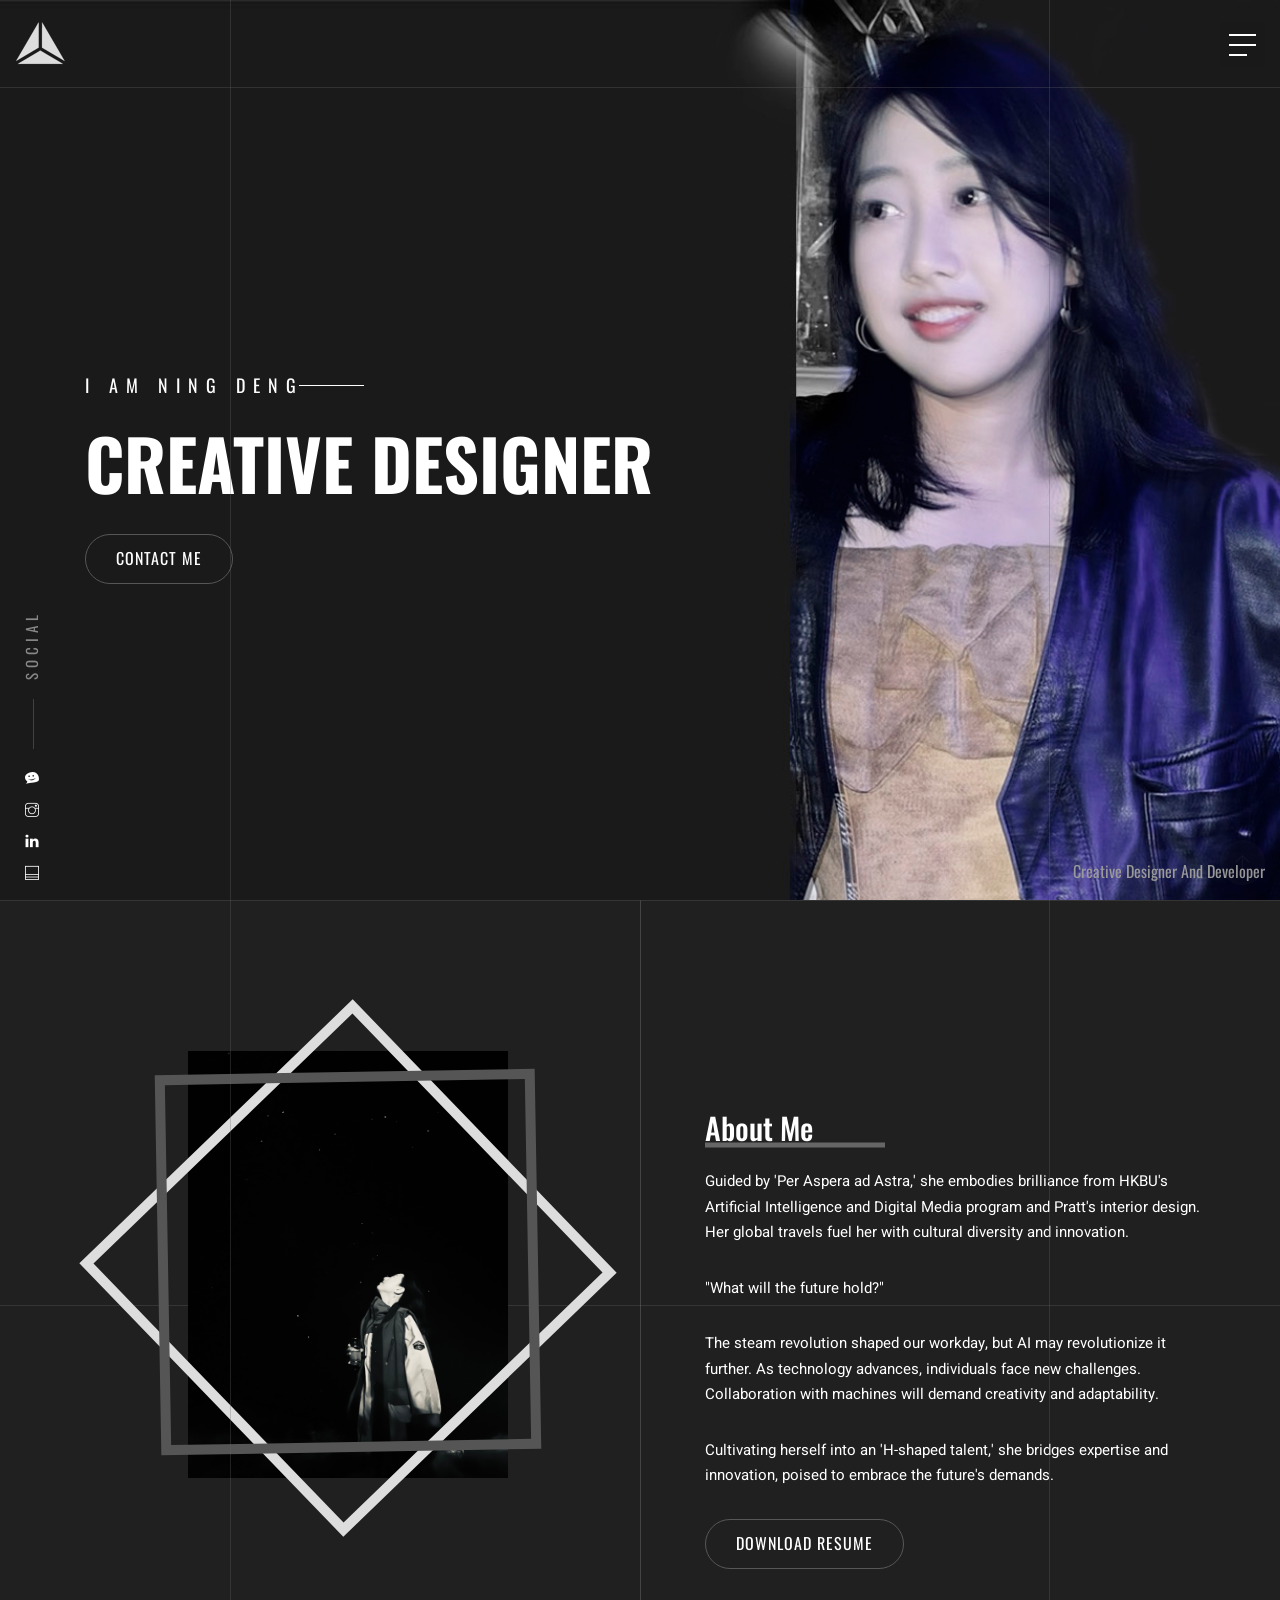
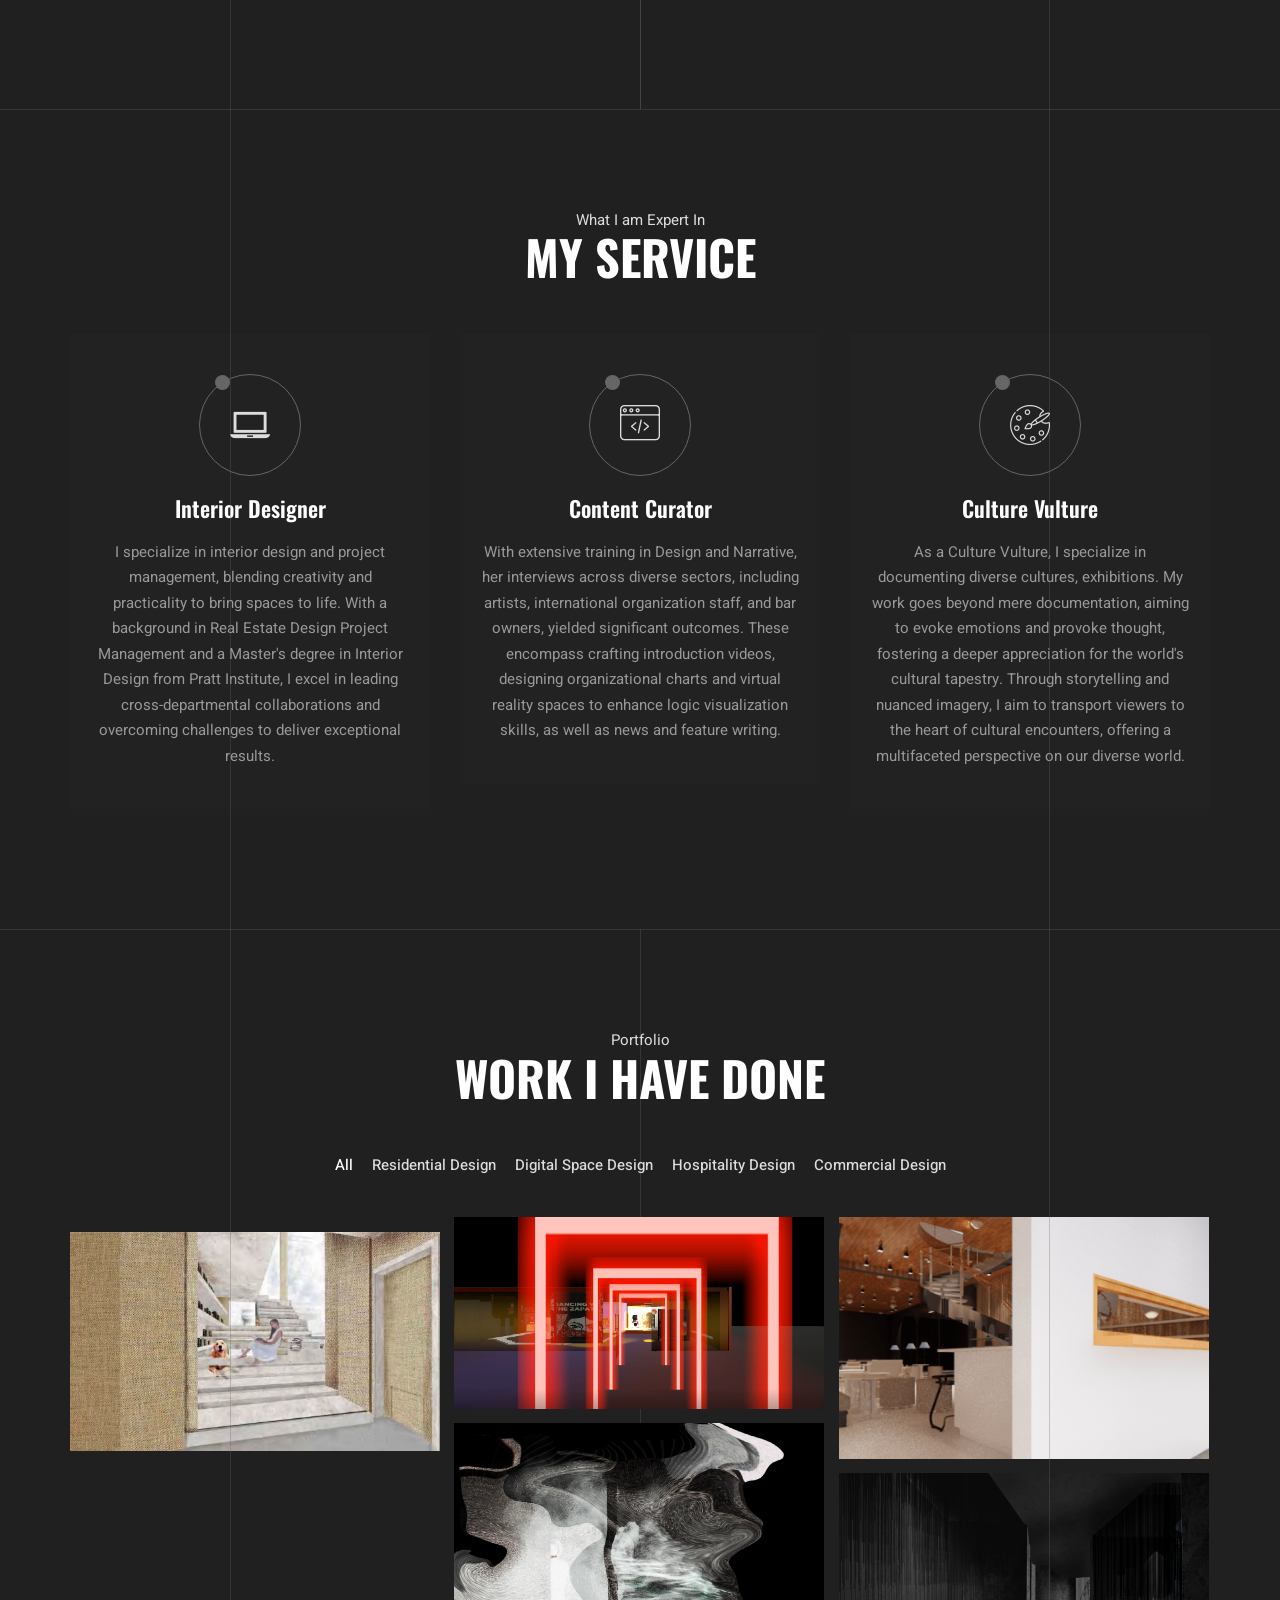
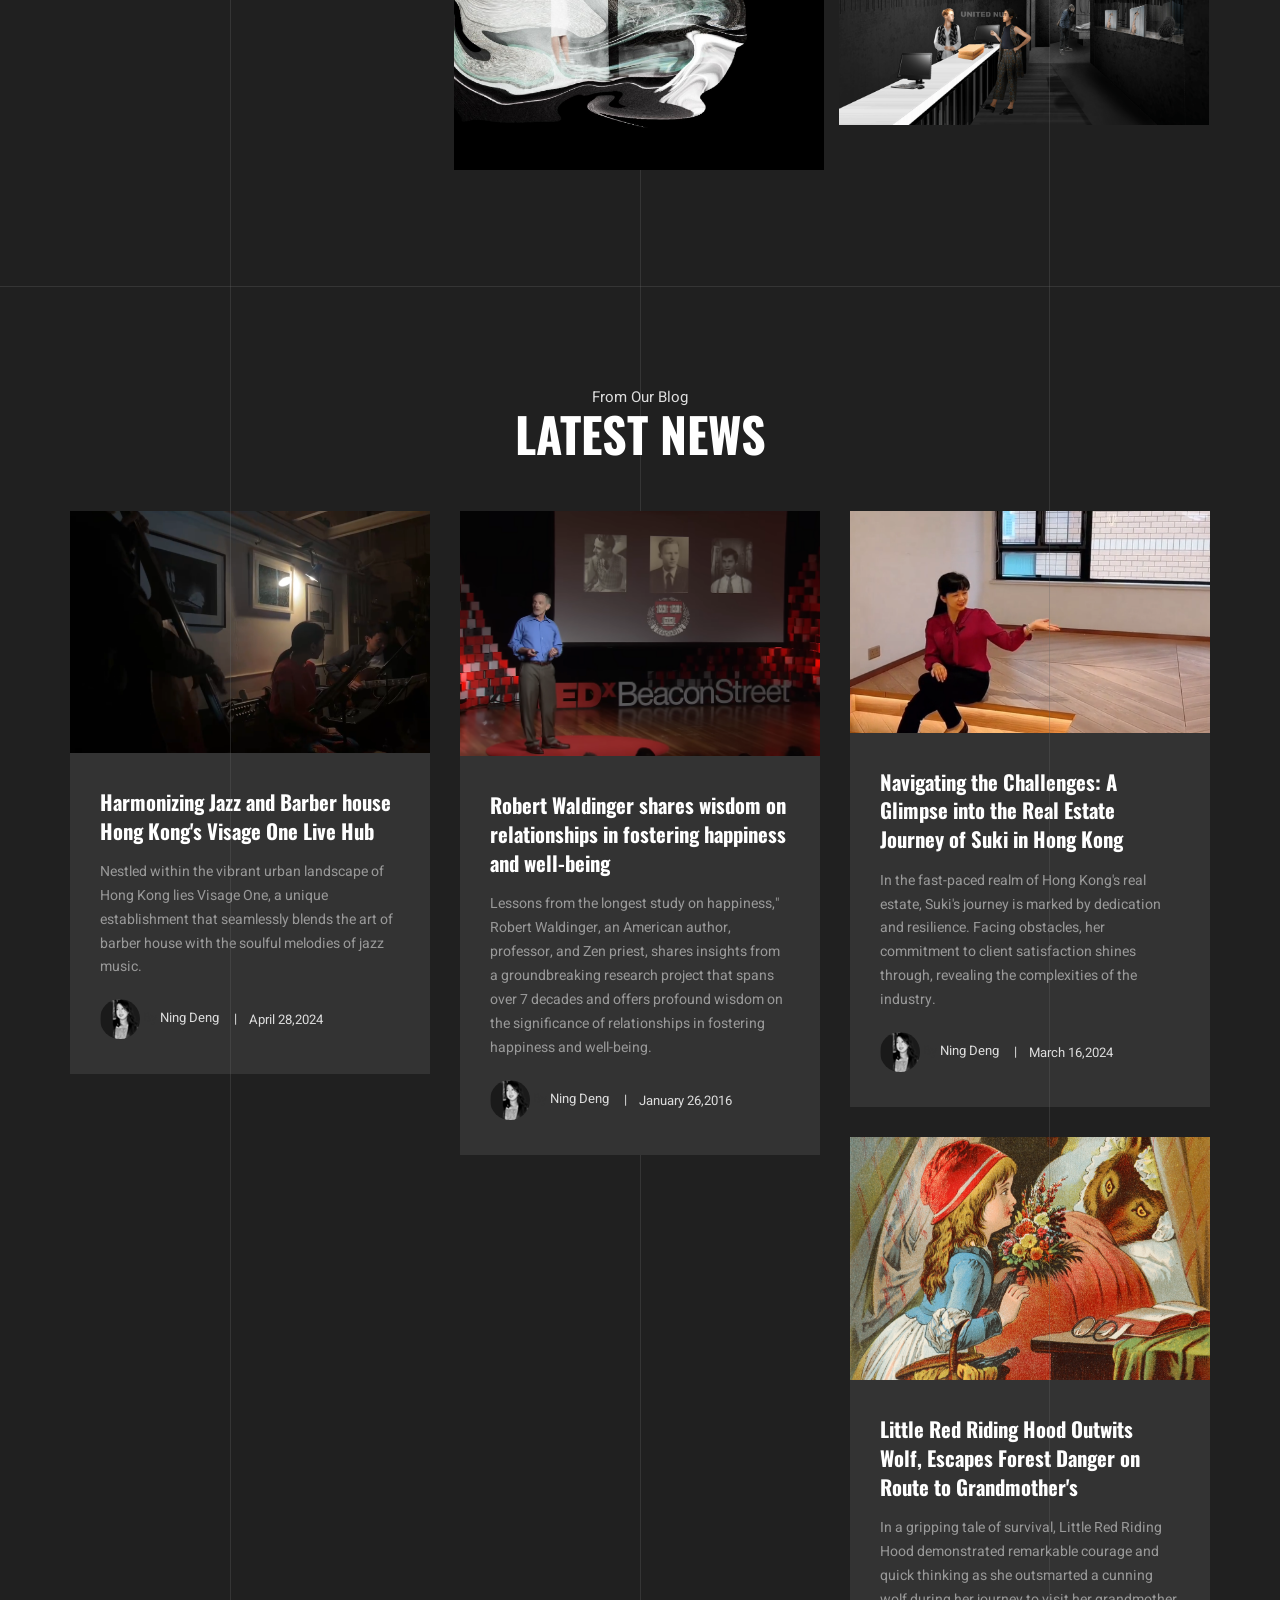
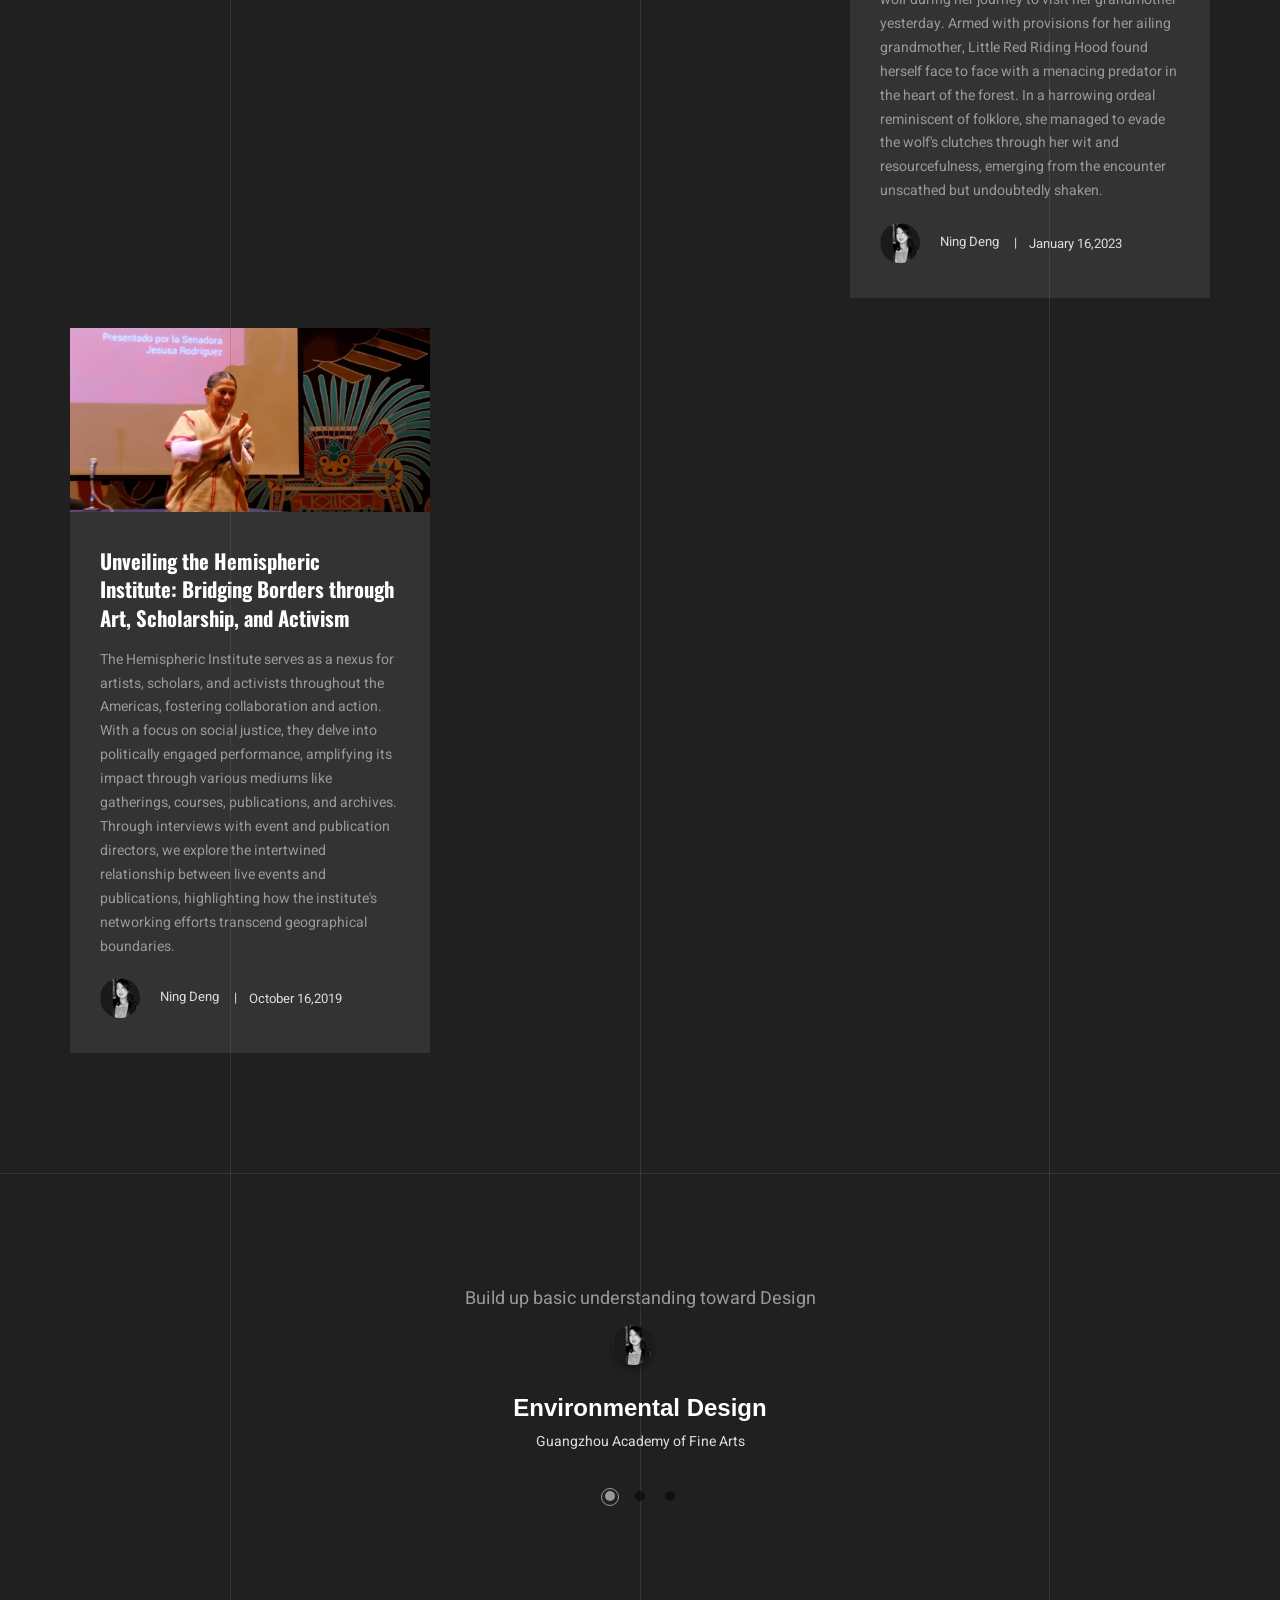
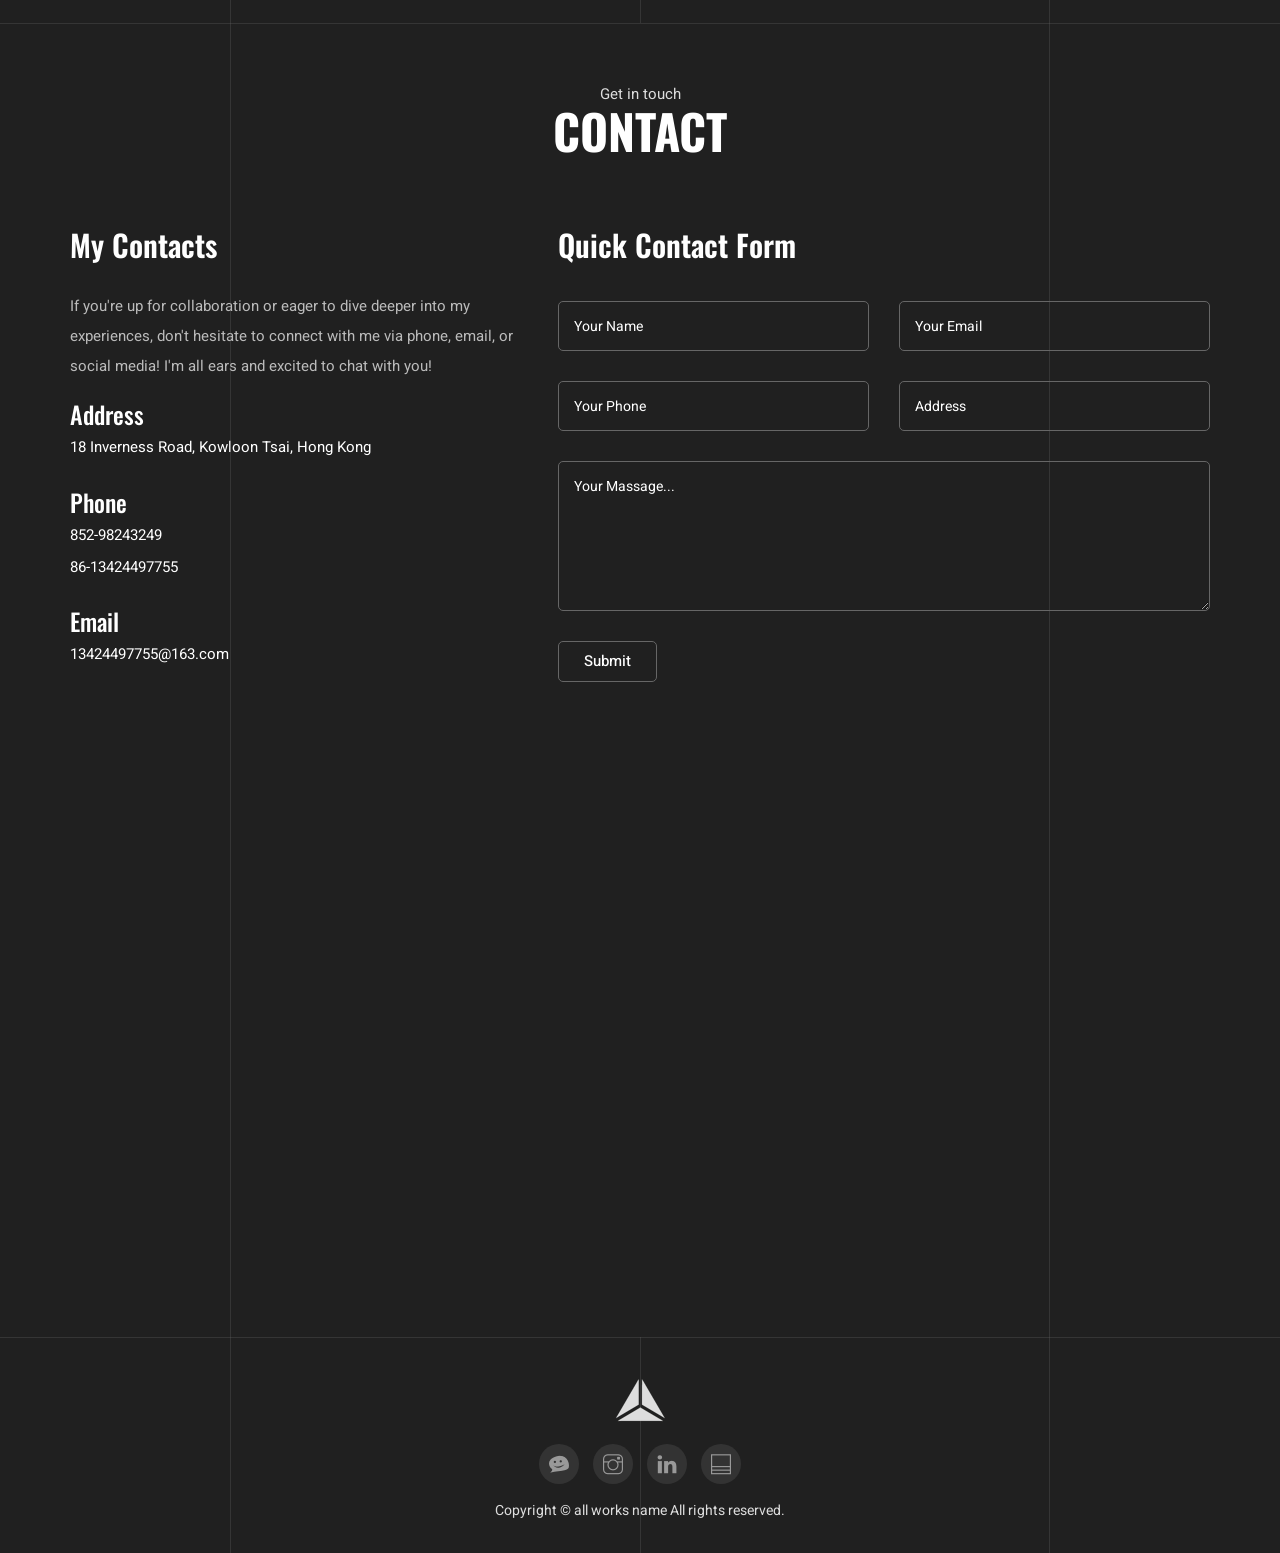
==== index.html @ 6638eb85 "Update index.html" ====
﻿<!DOCTYPE html>
<html lang="en">
<head>
    <!-- Meta Tags -->
    <meta charset="utf-8">
    <meta http-equiv="X-UA-Compatible" content="IE=edge">
    <meta name="viewport" content="width=device-width, initial-scale=1">
    <meta name="author" content="themepresss">

    <!-- Page Title -->
    <title>Home</title>

    <!-- Icon fonts -->
    <link href="assets/css/themify-icons.css" rel="stylesheet">
    <link href="assets/css/flaticon.css" rel="stylesheet">

    <!-- Bootstrap core CSS -->
    <link href="assets/css/bootstrap.min.css" rel="stylesheet">

    <!-- Plugins for this template -->
    <link href="assets/css/animate.css" rel="stylesheet">
    <link href="assets/css/owl.carousel.css" rel="stylesheet">
    <link href="assets/css/owl.theme.css" rel="stylesheet">
    <link href="assets/css/slick.css" rel="stylesheet">
    <link href="assets/css/slick-theme.css" rel="stylesheet">
    <link href="assets/css/owl.transitions.css" rel="stylesheet">
    <link href="assets/css/jquery.fancybox.css" rel="stylesheet">
    <link href="assets/css/perfect-scrollbar.css" rel="stylesheet">

    <!-- Custom styles for this template -->
    <link href="assets/css/style.css" rel="stylesheet">
    <link href="assets/css/responsive.css" rel="stylesheet">

    <!-- HTML5 shim and Respond.js for IE8 support of HTML5 elements and media queries -->
    <!--[if lt IE 9]>
    <script src="https://oss.maxcdn.com/html5shiv/3.7.3/html5shiv.min.js"></script>
    <script src="https://oss.maxcdn.com/respond/1.4.2/respond.min.js"></script>
    <![endif]-->

</head>

<body>

    <!-- start page-wrapper -->
    <div class="page-wrapper" id="home">
        <!-- start page-loader -->
        <div class="preloader">
            <div class="spinner">
                <div class="dot1"></div>
                <div class="dot2"></div>
            </div>
        </div>
     <!-- end page-loader -->

        <!-- Start header -->
        <header id="header" class="site-header header-style-1">
            <nav class="navigation navbar navbar-default">
                <div class="container-fluid">
                    <div class="navbar-header">
                        <button type="button" class="open-btn">
                            <span class="sr-only">Toggle navigation</span>
                            <span class="icon-bar"></span>
                            <span class="icon-bar"></span>
                            <span class="icon-bar"></span>
                        </button>
                        <a class="navbar-brand" href="index.html"><img src="assets/images/logo.png" alt></a>
                    </div>
                    <div id="navbar" class="navbar-collapse collapse navigation-holder">
                        <button class="close-navbar"><i class="ti-close"></i></button>
                        <button class="close-navbar-2"><i class="ti-close"></i></button>
                        <ul class="nav navbar-nav">
                            <li class="home"><a href="#home"><img src="assets/images/home/img-1.jpg" alt=""></a></li>
                            <li class="about"><a href="#about"><img src="assets/images/home/img-6.jpg" alt=""></a></li>
                            <li class="service"><a href="#service"><img src="assets/images/home/img-4.jpg" alt=""></a></li>
                            <li class="protfolio"><a href="#protfolio"><img src="assets/images/home/img-5.jpg" alt=""></a></li>
                            <li class="blog"><a href="#blog"><img src="assets/images/home/img-2.jpg" alt=""></a></li>
                            <li class="contact"><a href="#contact"><img src="assets/images/home/img-3.jpg" alt=""></a></li>
                        </ul>
                    </div><!-- end of nav-collapse -->
                    <div class="menu-open-btn-holder">
                        <button class="menu-open-btn">
                            <span></span>
                            <span></span>
                            <span></span>
                        </button>
                    </div>
                </div><!-- end of container -->
            </nav>
        </header>
        <!-- end of header -->


        <!-- start of hero -->
        <section class="hero hero-slider-wrapper hero-style-1">
            <div class="hero-slider">
                <div class="slide">
                    <div class="slider-image">
                        <img src="slider/slide-2.jpg" alt class="slider-bg">
                    </div>
                    <div class="container">
                        <div class="row">
                            <div class="col col-md-7 col-sm-10 slide-caption">
                                <div class="slide-subtitle">
                                    <h4>I Am NING DENG</h4>
                                </div>
                                <div class="slide-title">
                                    <h2>Creative Designer</h2>
                                </div>
                                <div class="btns">
                                    <a href="#contact" class="theme-btn go-contact-area">Contact Me</a>
                                </div>
                            </div>
                        </div>
                    </div>
                </div>
            </div>
            <div class="copy"><p>Creative Designer And Developer</p></div>
            <div class="social-links">
                <ul>
                    <li><a href="WechatQR code.html"><i class="ti-themify-favicon-alt" id="qrIcon"></i></a></li>
                    <li><a href="https://www.instagram.com/tennydddd/"><i class="ti-instagram"></i></a></li>
                    <li><a href="linkedin.com/in/ning-d-9035b2120/"><i class="ti-linkedin"></i></a></li>
                    <li><a href="https://www.behance.net/ningdeng"><i class="ti-layout-accordion-merged"></i></a></li>
                </ul>
            </div>
        </section>
        <!-- end of hero slider -->
        <!-- about-area start -->
        <div id="about" class="about-area">
            <div class="border"></div>
            <div class="container">
                <div class="about-item">
                    <div class="row">
                        <div class="col-lg-6">
                            <div class="about-img">
                                <img src="assets/images/about/img-1.jpg" alt="">
                            </div>
                        </div>
                        <div class="col-lg-6">
                            <div class="about-content">
                                <h2>About Me</h2>
                                <p>Guided by 'Per Aspera ad Astra,' she embodies brilliance from HKBU's Artificial Intelligence and Digital Media program and Pratt's interior design. Her global travels fuel her with cultural diversity and innovation.</p> 
                                <p>"What will the future hold?" </p>
                                <p>The steam revolution shaped our workday, but AI may revolutionize it further. As technology advances, individuals face new challenges. Collaboration with machines will demand creativity and adaptability.</p> 
                                <p>Cultivating herself into an 'H-shaped talent,' she bridges expertise and innovation, poised to embrace the future's demands.</p>
                                <a href="assets\files\Ning's resume.pdf" class="theme-btn">Download Resume</a>
                            </div>
                        </div>
                    </div>
                </div>
            </div>
        </div>
        <!-- about-area end --> 
        <!-- service-area start -->
        <div id="service" class="service-area section-padding">
            <div class="border"></div>
            <div class="container">
                <div class="col-l2">
                    <div class="section-title section-title2 text-center">
                        <span>What I am Expert In</span>
                        <h2>My Service</h2>
                    </div>
                </div>
                <div class="row">
                    <div class="col-lg-4 col-md-6 col-sm-6">
                        <div class="service-section">
                            <div class="services-wrapper">
                                <div class="services-icon-wrapper services-icon-wrapper">
                                    <div class="service-dot">
                                       <div class="dots"></div>
                                    </div>
                                    <i class="fi flaticon-laptop"></i>
                                </div>
                                <div class="service-content">
                                    <h2>Interior Designer</h2>
                                    <p> I specialize in interior design and project management, blending creativity and practicality to bring spaces to life. With a background in Real Estate Design Project Management and a Master's degree in Interior Design from Pratt Institute, I excel in leading cross-departmental collaborations and overcoming challenges to deliver exceptional results.</p>
                                </div>
                            </div>
                        </div>
                    </div>
                    <div class="col-lg-4 col-md-6 col-sm-6">
                        <div class="service-section">
                            <div class="services-wrapper">
                                <div class="services-icon-wrapper">
                                    <div class="service-dot">
                                       <div class="dots"></div>
                                    </div>
                                    <i class="fi flaticon-web-programming"></i>
                                </div>
                                <div class="service-content">
                                    <h2>Content Curator</h2>
                                    <p> With extensive training in Design and Narrative, her interviews across diverse sectors, including artists, international organization staff, and bar owners, yielded significant outcomes. These encompass crafting introduction videos, designing organizational charts and virtual reality spaces to enhance logic visualization skills, as well as news and feature writing. </p>
                                </div>
                            </div>
                        </div>
                    </div>
                    <div class="col-lg-4 col-md-6 col-sm-6">
                        <div class="service-section">
                            <div class="services-wrapper">
                                <div class="services-icon-wrapper">
                                    <div class="service-dot">
                                       <div class="dots"></div>
                                    </div>
                                    <i class="fi flaticon-color"></i>
                                </div>
                                <div class="service-content">
                                    <h2>Culture Vulture</h2>
                                    <p> As a Culture Vulture, I specialize in documenting diverse cultures, exhibitions. My work goes beyond mere documentation, aiming to evoke emotions and provoke thought, fostering a deeper appreciation for the world's cultural tapestry. Through storytelling and nuanced imagery, I aim to transport viewers to the heart of cultural encounters, offering a multifaceted perspective on our diverse world.</p>
                                </div>
                            </div>
                        </div>
                    </div>
                </div>   
            </div>
        </div>
        <!-- service-area end -->
        <!--Start project area-->  
        <section id="protfolio" class="gallery-section section-padding">
            <div class="container">
                <div class="row">
                    <div class="col col-xs-12 sortable-gallery">
                        <div class="gallery-filters">
                            <div class="section-title">
                                <span>Portfolio</span>
                                <h2>Work I Have Done</h2>
                            </div>
                            <ul>
                                <li><a data-filter="*" href="#" class="current">All</a></li>
                                <li><a data-filter=".Print-Design" href="#">Residential Design</a></li>
                                <li><a data-filter=".Digital-Space-Design" href="#">Digital Space Design</a></li>               
                                <li><a data-filter=".Photography" href="#">Hospitality Design</a></li> 
                                <li><a data-filter=".Commercial" href="#">Commercial Design</a></li> 
                            </ul>
                        </div>
                        <div class="gallery-container gallery-fancybox masonry-gallery">
                            <div class="grid  Web-Application">
                                <a href="assets/images/gallery/img-1.jpg" class="fancybox" data-fancybox-group="gall-1">
                                    <img src="assets\images\gallery\office.png" alt class="img img-responsive">
                                    <div class="icon">
                                        <i class="ti-plus"></i>
                                    </div>
                                </a>
                            </div>
                            <div class="grid Digital-Space-Design">
                                <a href="Hemispheric Institute.html" class="fancybox" data-fancybox-group="gall-1">
                                    <img src="assets\images\gallery\hermis.png" alt class="img img-responsive">
                                    <div class="icon">
                                        <i class="ti-plus"></i>
                                    </div>
                                </a>
                            </div>
                            <div class="grid Photography">
                                <a href="https://www.behance.net/gallery/92957381/Atlantic-Avenue-Cafe-Revit-and-Costruction?tracking_source=project_owner_other_projects" class="fancybox" data-fancybox-group="gall-1">
                                    <img src="assets\images\gallery\cafe.png" alt class="img img-responsive">
                                    <div class="icon">
                                        <i class="ti-plus"></i>
                                    </div>
                                </a>
                            </div>
                            <div class="grid Print-Design">
                                <a href="https://www.behance.net/gallery/92953137/Running-Track-Residential-Project" class="fancybox" data-fancybox-group="gall-1">
                                    <img src="assets\images\gallery\dog.png" alt class="img img-responsive">
                                    <div class="icon">
                                        <i class="ti-plus"></i>
                                    </div>
                                </a>
                            </div>
                            <div class="grid Digital-Space-Design">
                                <a href="essential absence.html" class="fancybox" data-fancybox-group="gall-1">
                                    <img src="assets\images\gallery\ess.png" alt class="img img-responsive">
                                    <div class="icon">
                                        <i class="ti-plus"></i>
                                    </div>
                                </a>
                            </div>
                            <div class="grid Digital-Space-Design">
                                <a href="Anaglyph Wall Paper.html" class="fancybox" data-fancybox-group="gall-1">
                                    <img src="assets\images\blog\bulldog class final.png" alt class="img img-responsive">
                                    <div class="icon">
                                        <i class="ti-plus"></i>
                                    </div>
                                </a>
                            </div>
                            <div class="grid Commercial">
                                <a href="https://www.behance.net/gallery/93078409/United-Nude-Concept-Store-Retail-Design?tracking_source=project_owner_other_projects" class="fancybox" data-fancybox-group="gall-1">
                                    <img src="assets\images\gallery\united nude.png" alt class="img img-responsive">
                                    <div class="icon">
                                        <i class="ti-plus"></i>
                                    </div>
                                </a>
                            </div>
                        </div>
                    </div>
                </div> <!-- end row -->
            </div>
        </section>
        <!--End project area--> 
        <section id="blog" class="blog-section section-padding">
            <div class="container">
                <div class="col-l2">
                    <div class="section-title section-title2 text-center">
                        <span>From Our Blog</span>
                        <h2>Latest News</h2>
                    </div>
                </div>
                <div class="row">
                    <div class="col col-xs-12">
                        <div class="blog-grids clearfix">
                            <div class="grid">
                                <div class="entry-media">
                                    <img src="assets/images/blog/1.png" alt="">
                                </div>
                                <div class="details">
                                    <h3><a href="visage one.html">Harmonizing Jazz and Barber house<br>Hong Kong's Visage One Live Hub</a></h3>
                                    <p>Nestled within the vibrant urban landscape of Hong Kong lies Visage One, a unique establishment that seamlessly blends the art of barber house with the soulful melodies of jazz music. </p>
                                    <ul class="entry-meta">
                                        <li>
                                            <img src="assets\images\about\NingDeng.png" alt="">
                                            By <a href="#">Ning Deng</a>
                                        </li>
                                        <li>April 28,2024</li>
                                    </ul>
                                </div>
                            </div>
                            <div class="grid">
                                <div class="entry-media">
                                    <img src="assets\images\blog\Robert Waldinger.png" alt="">
                                </div>
                                <div class="details">
                                    <h3><a href="Robert Waldinger.html">Robert Waldinger shares wisdom on relationships 
                                        in fostering happiness and well-being</a></h3>
                                    <p>Lessons from the longest study on happiness," Robert Waldinger, an American author, professor, and Zen priest, shares insights from a groundbreaking research project that spans over 7 decades and offers profound wisdom on the significance of relationships in fostering happiness and well-being.</p>
                                    <ul class="entry-meta">
                                        <li>
                                            <img src="assets\images\about\NingDeng.png" alt="">
                                            By <a href="#">Ning Deng</a>
                                        </li>
                                        <li>January 26,2016</li>
                                    </ul>
                                </div>
                            </div>
                            <div class="grid">
                                <div class="entry-media">
                                    <img src="assets\images\blog\suki.png" alt="">
                                </div>
                                <div class="details">
                                    <h3><a href="real estate agent.html">Navigating the Challenges: A Glimpse into the Real Estate Journey of Suki in Hong Kong</a></h3>
                                    <p>In the fast-paced realm of Hong Kong's real estate, Suki's journey is marked by dedication and resilience. Facing obstacles, her commitment to client satisfaction shines through, revealing the complexities of the industry.</p>
                                    <ul class="entry-meta">
                                        <li>
                                            <img src="assets\images\about\NingDeng.png" alt="">
                                            By <a href="#">Ning Deng</a>
                                        </li>
                                        <li>March 16,2024</li>
                                    </ul>
                                </div>
                            </div>
                            <div class="grid">
                                <div class="entry-media">
                                    <img src="assets\images\blog\Little Red Riding Hood.jpg" alt="">
                                </div>
                                <div class="details">
                                    <h3><a href="Little Red Riding Hood.html">Little Red Riding Hood Outwits Wolf, Escapes Forest Danger on Route to Grandmother's</a></h3>
                                    <p>In a gripping tale of survival, Little Red Riding Hood demonstrated remarkable courage and quick thinking as she outsmarted a cunning wolf during her journey to visit her grandmother yesterday. Armed with provisions for her ailing grandmother, Little Red Riding Hood found herself face to face with a menacing predator in the heart of the forest. In a harrowing ordeal reminiscent of folklore, she managed to evade the wolf's clutches through her wit and resourcefulness, emerging from the encounter unscathed but undoubtedly shaken.</p>
                                    <ul class="entry-meta">
                                        <li>
                                            <img src="assets\images\about\NingDeng.png" alt="">
                                            By <a href="#">Ning Deng</a>
                                        </li>
                                        <li>January 16,2023</li>
                                    </ul>
                                </div>
                            </div>
                            <div class="grid">
                                <div class="entry-media">
                                    <img src="assets\images\blog\Hemispheric Institute.png" alt="">
                                </div>
                                <div class="details">
                                    <h3><a href="Hemispheric Institute.html">Unveiling the Hemispheric Institute: Bridging Borders through Art, Scholarship, and Activism</a></h3>
                                    <p>The Hemispheric Institute serves as a nexus for artists, scholars, and activists throughout the Americas, fostering collaboration and action. With a focus on social justice, they delve into politically engaged performance, amplifying its impact through various mediums like gatherings, courses, publications, and archives. Through interviews with event and publication directors, we explore the intertwined relationship between live events and publications, highlighting how the institute's networking efforts transcend geographical boundaries.</p>
                                    <ul class="entry-meta">
                                        <li>
                                            <img src="assets\images\about\NingDeng.png" alt="">
                                            By <a href="#">Ning Deng</a>
                                        </li>
                                        <li>October 16,2019</li>
                                    </ul>
                                </div>
                            </div>
                            
                        </div>
                    </div>
                </div>
            </div> <!-- end container -->
        </section>
        <!-- end blog-section -->
        <!-- testimonial-area start -->
        <div class="testimonial-area">
            <div class="container">
                <div class="testimonial-active owl-carousel">
                    <div class="testimonial-wrap">
                        <div class="testimonial-item">
                            <div class="testimonial-icon">
                                <i class="fi flaticon-writer"></i>
                            </div>
                            <div class="testimonial-content">
                                <p>Build up basic understanding toward Design</p>
                            </div>
                            <div class="testimonial-img">
                                <img src="assets\images\about\NingDeng.png" alt="">
                            </div>
                            <div class="testimonial-content">
                                <h4>Environmental Design</h4>
                                <span>Guangzhou Academy of Fine Arts</span>
                            </div>
                        </div>
                    </div> 
                    <div class="testimonial-wrap">
                        <div class="testimonial-item">
                            <div class="testimonial-icon">
                                <i class="fi flaticon-writer"></i>
                            </div>
                            <div class="testimonial-content">
                                <p>Embrace Diversity and Lifting Horizon</p>
                            </div>
                            <div class="testimonial-img">
                                <img src="assets\images\about\NingDeng.png" alt="">
                            </div>
                            <div class="testimonial-content">
                                <h4>Interior Design</h4>
                                <span>Pratt Institute</span>
                            </div>
                        </div>
                    </div>  
                    <div class="testimonial-wrap">
                        <div class="testimonial-item"> 
                            <div class="testimonial-icon">
                                <i class="fi flaticon-writer"></i>
                            </div>
                            <div class="testimonial-content">
                                <p>Expanding career path, mastering tools</p>
                            </div>
                            <div class="testimonial-img">
                                <img src="assets\images\about\NingDeng.png" alt="">
                            </div>
                            <div class="testimonial-content">
                                <h4>Artificial Intelligence and Digital Media</h4>
                                <span>Hong Kong Baptist University</span>
                            </div>
                        </div>
                    </div> 
                </div>
            </div>
        </div>
        <!-- testimonial-area end -->
        
        <!-- start blog-section -->
        
        <!-- .contact-area start -->
       <div id="contact" class="contact-page-area section-padding go-contact-area">
           <div class="container">
                <div class="col-l2">
                    <div class="section-title section-title2 text-center">
                        <span>Get in touch</span>
                        <h2>CONTACT</h2>
                    </div>
                </div>
                <div class="row">
                    <div class="col-lg-5 col-md-5 col-sm-5">
                        <div class="contact-page-item">
                            <h2>My Contacts</h2>
                            <p>If you're up for collaboration or eager to dive deeper into my experiences, don't hesitate to connect with me via phone, email, or social media! I'm all ears and excited to chat with you!</p>
                            <div class="adress">
                                <h3>Address</h3>
                                <span>18 Inverness Road, Kowloon Tsai, Hong Kong</span>
                            </div>
                            <div class="phone">
                                <h3>Phone</h3>
                                <span>852-98243249</span>
                                <span>86-13424497755</span>
                            </div>
                            <div class="email">
                                <h3>Email</h3>
                                <span>13424497755@163.com</span>
                            </div>
                        </div>
                    </div>
                    <div class="col-lg-7 col-md-7 col-sm-7">
                        <div class="contact-area contact-area-2 contact-area-3">
                            <h2>Quick Contact Form</h2>
                            <div class="contact-form">
                                <form method="post" class="contact-validation-active" id="contact-form">
                                    <div class="half-col">
                                        <input type="text" name="name" id="name" class="form-control" placeholder="Your Name">
                                    </div>
                                    <div class="half-col">
                                        <input type="email" name="email" id="email" class="form-control" placeholder="Your Email">
                                    </div>
                                    <div class="half-col">
                                        <input type="text" name="phone" id="phone" class="form-control" placeholder="Your Phone">
                                    </div>
                                    <div class="half-col">
                                        <input type="text" name="address" id="address" class="form-control" placeholder="Address">
                                    </div>
                                    <div>
                                        <textarea class="form-control" name="note"  id="note" placeholder="Your Massage..."></textarea>
                                    </div>
                                    <div class="submit-btn-wrapper">
                                        <button type="submit" class="theme-btn-s3">Submit</button>
                                        <div id="loader">
                                            <i class="fa fa-refresh fa-spin fa-3x fa-fw"></i>
                                        </div>
                                    </div>
                                    <div class="clearfix error-handling-messages">
                                        <div id="success">Thank you</div>
                                        <div id="error"> Error occurred while sending email. Please try again later. </div>
                                    </div>
                                </form>
                            </div>
                        </div>
                    </div>
                </div>
                <div class="row">
                    <div class="col col-xs-12">
                        <div class="contact-map">
                            <iframe src="" allowfullscreen></iframe>
                        </div>
                    </div>
                </div>
            </div>
       </div>
       <!-- .contact-page-area end -->
       <!-- footer-area start -->
            <div class="footer-area text-center">
                <div class="container">
                    <div class="row">
                        <div class="col-12">
                            <div class="footer-image">
                                <a href="index.html"><img src="assets/images/logo.png" alt=""></a>
                            </div>
                        </div>
                        <div class="col-12">
                            <div class="footer-menu">
                                <ul class="d-flex " >
                                    <li><a href="WechatQR code.html"><i class="ti-themify-favicon-alt" id="qrIcon"></i></a></li>
                                    <li><a href="https://www.instagram.com/tennydddd/"><i class="ti-instagram"></i></a></li>
                                    <li><a href="linkedin.com/in/ning-d-9035b2120/"><i class="ti-linkedin"></i></a></li>
                                    <li><a href="https://www.behance.net/ningdeng"><i class="ti-layout-accordion-merged"></i></a></li>
                                </ul>
                            </div>
                        </div>
                        <div class="col-12">
                            <div class="footer-sub">
                                <p><i class="fa fa-copyright"></i> Copyright &copy; all works name All rights reserved.</p>
                            </div>
                        </div>
                    </div>
                </div>
            </div>
        </div>
   <!-- footer-area end -->
    <!-- All JavaScript files
    ================================================== -->
    <script src="assets/js/jquery.min.js"></script>
    <script src="assets/js/bootstrap.min.js"></script>
    <script src="assets/js/easing-min.js"></script>

    <!-- Plugins for this template -->
    <script src="assets/js/jquery-plugin-collection.js"></script>

    <!-- Custom script for this template -->
    <script src="assets/js/script.js"></script>

</body>
</html>
---- assets/css/style.css ----
/*============================================================
[Master Stylesheet]
Theme Name:     Payra
Version:        1.0.0
Author:         themepresss
���ྫƷģ������ʣ�http://www.bootstrapmb.com
=========================================================*/
/*=======================================================
TABLE OF CONTENTS:

0.1  Theme Reset Style
0.2  header-style
0.3  hero slider
0.4  hero-style-1
0.5  about-area
0.6  service-area
0.7  protfolio-section
0.8  testimonial-area
0.9  pricing-section
1.0  blog-section
1.1  contact-area
1.2  footer-area


/*---------------------------
	Fonts
----------------------------*/
@import url("https://fonts.googleapis.com/css?family=Heebo:300,400,500|Oswald:300,400,500,700");
/*--------------------------------------------------------------
#0.1    Theme Reset Style
--------------------------------------------------------------*/
html {
  font-size: 15px;
}

body {
  font-family: "Heebo", sans-serif;
  background-color: #202020;
  font-size: 15px;
  font-size: 1rem;
  -webkit-font-smoothing: antialiased;
  overflow-x: hidden;
}

@media (max-width: 767px) {
  body {
    font-size: 14px;
  }
}

p {
  color: #999;
  line-height: 1.7em;
}

h1,
h2,
h3,
h4,
h5,
h6 {
  font-family: "Oswald", sans-serif;
  color: #ffffff;
}

ul {
  padding-left: 0;
  margin: 0;
}

a {
  text-decoration: none;
  -webkit-transition: all 0.2s;
  -moz-transition: all 0.2s;
  -o-transition: all 0.2s;
  -ms-transition: all 0.2s;
  transition: all 0.2s;
}

a:hover,
a:focus {
  text-decoration: none;
}

img {
  max-width: 100%;
}

.owl-carousel .owl-item img {
  width: auto;
}

button:focus {
  outline: none;
}

/*--------------------------------------------------------------
#0.2   Global Elements
--------------------------------------------------------------*/
.page-wrapper {
  position: relative;
  overflow: hidden;
}
.border{
  position: absolute;
  left: 50%;
  top: 0;
  width: 1px;
  height: 100%;
  background:rgba(102,102,102,.3);
  z-index: -1;
}
.page-wrapper:before{
  content: "";
  position: absolute;
  left: 18%;
  top: 0;
  width: 1px;
  height: 100%;
  background:rgba(102,102,102,.3);
  z-index: 99;
}
.page-wrapper:after{
  content: "";
  position: absolute;
  right: 18%;
  top: 0;
  width: 1px;
  height: 100%;
  background:rgba(102,102,102,.3);
}
.box-style {
  padding: 0 60px;
}

@media (max-width: 1199px) {
  .box-style {
    padding: 0 35px;
  }
}

@media (max-width: 991px) {
  .box-style {
    padding: 0 20px;
  }
}

@media (max-width: 767px) {
  .box-style {
    padding: 0 10px;
  }
}

.wow {
  visibility: hidden;
}

.fi:before {
  margin: 0;
}

.section-padding {
  padding: 100px 0;
}

@media (max-width: 991px) {
  .section-padding {
    padding: 100px 0;
  }
}

@media (max-width: 767px) {
  .section-padding {
    padding: 90px 0;
  }
}

.mr-bt-0 {
  margin-bottom: 0 !important;
}

.section-title h2 {
    font-size: 48px;
    font-size: 3.2rem;
    font-weight: bold;
    position: relative;
    text-transform: uppercase;
    margin: 0.31em 0 0;
    color: ;
    color: #fff;
    margin-bottom: 50px;
    margin-top: 0;
}

.section-title span {
    color: #ddd;
    margin-bottom: 10px;
}



.theme-btn{
  font-family: "Oswald", sans-serif;
  height: 50px;
  line-height: 47px;
  font-size: 16px;
  font-size: 1.06667rem;
  color: #fff;
  border: 1px solid rgba(102,102,102,.8);
  padding: 0 30px;
  text-transform: uppercase;
  letter-spacing: 1px;
  display: inline-block;
  border-radius: 50px;
  -webkit-transition: all 0.3s;
  -moz-transition: all 0.3s;
  -o-transition: all 0.3s;
  -ms-transition: all 0.3s;
  transition: all 0.3s;
}
.theme-btn:hover{
  background: #ddd;
  color:#333;
}
/*** back to top **/
.back-to-top {
  background-color: rgba(102, 102, 102, 0.9);
  width: 45px;
  height: 45px;
  line-height: 45px;
  border: 2px solid #666;
  border-radius: 45px;
  text-align: center;
  display: none;
  position: fixed;
  z-index: 999;
  right: 15px;
  bottom: 15px;
  -webkit-transition: all 0.2s;
  -moz-transition: all 0.2s;
  -o-transition: all 0.2s;
  -ms-transition: all 0.2s;
  transition: all 0.2s;
}

@media (max-width: 991px) {
  .back-to-top {
    width: 35px;
    height: 35px;
    line-height: 35px;
  }
}

.back-to-top:hover {
  background-color: #333;
}

.back-to-top i {
  font-size: 18px;
  font-size: 1.125rem;
  color: #fff;
  position: absolute;
  left: 50%;
  top: 50%;
  -webkit-transform: translate(-50%, -50%);
  -moz-transform: translate(-50%, -50%);
  -o-transform: translate(-50%, -50%);
  -ms-transform: translate(-50%, -50%);
  transform: translate(-50%, -50%);
}

/*--------------------------------------------------------------
 header
--------------------------------------------------------------*/
.site-header {
  /* navigation open and close btn hide for width screen */
  /* style for navigation less than 992px */
  /*navbar collaps less then 992px*/
  /*** cart-search-contact ***/
}

.site-header .navigation {
  background-color: transparent;
  margin-bottom: 0;
  border: 0;
  -webkit-border-radius: 0;
  -moz-border-radius: 0;
  -o-border-radius: 0;
  -ms-border-radius: 0;
  border-radius: 0;
}

.site-header .navigation > .container {
  position: relative;
}

.site-header .navigation .navbar-brand {
    height: auto;
    padding: 9px 15px 8px;
}

.site-header #navbar {
  font-family: "Oswald", sans-serif;
  text-transform: uppercase;
  -webkit-transition: all 0.5s;
  -moz-transition: all 0.5s;
  -o-transition: all 0.5s;
  -ms-transition: all 0.5s;
  transition: all 0.5s;
  /*** mega-menu style ***/
}

.site-header #navbar > ul li a:focus {
  text-decoration: none;
}

@media screen and (min-width: 992px) {
  .site-header #navbar {
    /*** hover effect ***/
  }
  .site-header #navbar li {
    position: relative;
  }
  .site-header #navbar > ul > li > a {
    font-size: 16px;
    font-size: 1.06667rem;
  }
  .site-header #navbar > ul .sub-menu {
    background-color: #fff;
    width: 250px;
    border-top: 2px solid #ddd;
    position: absolute;
    left: 0;
    top: 130%;
    z-index: 10;
    visibility: hidden;
    opacity: 0;
    -webkit-transition: all 0.3s;
    -moz-transition: all 0.3s;
    -o-transition: all 0.3s;
    -ms-transition: all 0.3s;
    transition: all 0.3s;
  }
  .site-header #navbar > ul > li .sub-menu li {
    border-bottom: 1px solid #ececec;
  }
  .site-header #navbar > ul > li .sub-menu a {
    font-size: 15px;
    font-size: 1rem;
    display: block;
    padding: 12px 20px;
  }
  .site-header #navbar > ul > li > .sub-menu .sub-menu {
    left: 110%;
    top: 0;
  }
  .site-header #navbar > ul > li > .sub-menu > .menu-item-has-children > a {
    position: relative;
  }
  .site-header #navbar > ul > li > .sub-menu > .menu-item-has-children > a:before {
    font-family: "themify";
    content: "\e64b";
    font-size: 11px;
    font-size: 0.73333rem;
    position: absolute;
    right: 15px;
    top: 50%;
    -webkit-transform: translateY(-50%);
    -moz-transform: translateY(-50%);
    -o-transform: translateY(-50%);
    -ms-transform: translateY(-50%);
    transform: translateY(-50%);
  }
  .site-header #navbar > ul > li:hover > .sub-menu {
    top: 100%;
    visibility: visible;
    opacity: 1;
  }
  .site-header #navbar .sub-menu > li:hover > .sub-menu {
    left: 100%;
    visibility: visible;
    opacity: 1;
  }
}

@media (max-width: 991px) {
  .site-header #navbar > ul > li a {
    display: block;
    font-size: 14px;
    font-size: 0.93333rem;
  }
  .site-header #navbar > ul > li .sub-menu li {
    border-bottom: 1px solid #e6e6e6;
  }
  .site-header #navbar > ul .sub-menu > li:last-child {
    border-bottom: 0;
  }
  .site-header #navbar > ul > li > .sub-menu a {
    padding: 8px 15px 8px 45px;
  }
  .site-header #navbar > ul > li > .sub-menu .sub-menu a {
    padding: 8px 15px 8px 65px;
  }
  .site-header #navbar > ul .menu-item-has-children > a {
    position: relative;
  }
  .site-header #navbar > ul .menu-item-has-children > a:before {
    font-family: "themify";
    content: "\e64b";
    font-size: 11px;
    font-size: 0.73333rem;
    position: absolute;
    right: 15px;
    top: 50%;
    -webkit-transform: translateY(-50%);
    -moz-transform: translateY(-50%);
    -o-transform: translateY(-50%);
    -ms-transform: translateY(-50%);
    transform: translateY(-50%);
  }
}

@media screen and (min-width: 992px) {
  .site-header #navbar {
    /*** hover effect ***/
  }
  .site-header #navbar .has-mega-menu {
    position: static;
  }
  .site-header #navbar .mega-menu,
  .site-header #navbar .half-mega-menu {
    background-color: #fff;
    padding: 20px;
    border-top: 2px solid #ddd;
    position: absolute;
    right: 0;
    top: 120%;
    z-index: 10;
    visibility: hidden;
    opacity: 0;
    -webkit-transition: all 0.3s;
    -moz-transition: all 0.3s;
    -o-transition: all 0.3s;
    -ms-transition: all 0.3s;
    transition: all 0.3s;
  }
  .site-header #navbar .mega-menu {
    width: 1140px;
    right: 15px;
  }
  .site-header #navbar .half-mega-menu {
    width: 585px;
  }
  .site-header #navbar .mega-menu-box-title {
    font-size: 14px;
    font-size: 0.93333rem;
    text-transform: uppercase;
    font-weight: bold;
    display: block;
    padding-bottom: 7px;
    margin-bottom: 7px;
    border-bottom: 1px solid #e6e6e6;
  }
  .site-header #navbar .mega-menu-list-holder li a {
    font-size: 14px;
    font-size: 0.93333rem;
    display: block;
    padding: 7px 8px;
    margin-left: -8px;
  }
  .site-header #navbar .has-mega-menu:hover > ul {
    top: 100%;
    visibility: visible;
    opacity: 1;
  }
}

@media (max-width: 1199px) {
  .site-header #navbar > ul .mega-menu {
    width: 950px;
    right: 15px;
  }
  .site-header #navbar > ul .half-mega-menu {
    width: 485px;
  }
}

@media (max-width: 991px) {
  .site-header #navbar > ul .mega-menu,
  .site-header #navbar > ul .half-mega-menu {
    width: auto;
  }
  .site-header #navbar > ul .mega-menu .row,
  .site-header #navbar > ul .half-mega-menu .row {
    margin: 0;
  }
  .site-header #navbar .mega-menu-content > .row > .col {
    margin-bottom: 25px;
  }
}

@media (max-width: 991px) {
  .site-header #navbar .mega-menu .mega-menu-list-holder a {
    padding: 5px 15px 5px 40px;
  }
  .site-header #navbar .mega-menu .mega-menu-box-title {
    font-size: 14px;
    font-size: 0.93333rem;
    text-transform: uppercase;
    display: block;
    border-bottom: 1px dotted #b3b3b3;
    padding: 0 0 4px 5px;
    margin: 0 25px 8px 25px;
  }
}

@media screen and (min-width: 992px) {
  .site-header .navbar-header .open-btn {
    display: none;
  }
  .site-header #navbar .close-navbar {
    display: none;
  }
}

@media (max-width: 991px) {
  .site-header {
    /* class for show hide navigation */
  }
  .site-header .container {
    width: 100%;
  }
.site-header .navbar-header button {
    background-color: #000;
    width: 40px;
    height: 35px;
    border: 0;
    padding: 5px 10px;
    -webkit-border-radius: 3px;
    -moz-border-radius: 3px;
    -o-border-radius: 3px;
    -ms-border-radius: 3px;
    border-radius: 3px;
    outline: 0;
    position: absolute;
    right: 15px;
    top: 6px;
    z-index: 20;
}
  .site-header .navbar-header button span {
    background-color: #fff;
    display: block;
    height: 2px;
    margin-bottom: 5px;
  }
  .site-header .navbar-header button span:last-child {
    margin: 0;
  }
  .site-header #navbar {
    background: #fff;
    display: block !important;
    width: 280px;
    height: 100% !important;
    margin: 0;
    padding: 0;
    border-left: 1px solid #cccccc;
    border-right: 1px solid #cccccc;
    position: fixed;
    right: -300px;
    top: 0;
    z-index: 100;
  }
  .site-header #navbar ul a {
    color: #000;
  }
  .site-header #navbar ul a:hover,
  .site-header #navbar ul li.current a {
    color: #ddd;
  }
  .site-header #navbar .navbar-nav {
    height: 100%;
    overflow: auto;
  }
.site-header #navbar .close-navbar {
    background-color: #000;
    width: 40px;
    height: 40px;
    color: #fff;
    border: 0;
    -webkit-border-radius: 50%;
    -moz-border-radius: 50%;
    -o-border-radius: 50%;
    -ms-border-radius: 50%;
    border-radius: 50%;
    outline: none;
    position: absolute;
    left: -18px;
    top: 10px;
    z-index: 112;
}

  .site-header #navbar > ul > li > a {
    padding: 10px 15px 10px 35px;
  }
  .site-header .slideInn {
    right: 0 !important;
  }
}

@media (max-width: 767px) {
  .site-header .navbar-header .navbar-brand {
    font-size: 24px;
  }
  .site-header #navbar .navbar-nav {
    margin: 0;
  }
}

@media (max-width: 991px) {
  .site-header .navbar-collapse.collapse {
    display: none;
  }
  .site-header .navbar-collapse.collapse.in {
    display: block;
  }
  .site-header .navbar-header .collapse,
  .site-header .navbar-toggle {
    display: block;
  }
  .site-header .navbar-header {
    float: none;
  }
  .site-header .navbar-right {
    float: none;
  }
  .site-header .navbar-nav {
    float: none;
  }
  .site-header .navbar-nav > li {
    float: none;
  }
}


/*******************************************
0.2	header-style 1
*******************************************/
.header-style-1 {
  /*** .cart-search-contact ***/
}

@media screen and (min-width: 992px) {
.header-style-1 {
    position: absolute;
    width: 100%;
    z-index: 99;
    border-bottom: 1px solid rgba(102,102,102,.3);
}
  .header-style-1 ul {
    list-style: none;
  }
  .header-style-1 .navigation-holder {
    background: #191919;
    width: 500px;
    height: 100% !important;
    padding: 65px 55px;
    position: fixed;
    right: -520px;
    top: 0;
    z-index: 99999;
  }
  .header-style-1 .navigation-holder > ul {
    float: none;
    height: 100%;
    overflow: auto;
  }
  .header-style-1 #navbar > ul {
    width: 100%;
    height: 100%;
  }
  .header-style-1 #navbar > ul > li {
    float: none;
  }
  .header-style-1 #navbar > ul li a {
    text-transform: uppercase;
  }
  .header-style-1 #navbar > ul li a,
  .header-style-1 #navbar > ul > li .sub-menu a {
    font-size: 16px;
    font-size: 1.06667rem;
    color: #fff;
    padding: 15px;
  }
  .header-style-1 #navbar > ul > li .sub-menu a {
    text-transform: none;
    font-weight: 300;
  }
  .header-style-1 #navbar > ul > li .sub-menu a:hover {
    color: #ddd;
  }
  .header-style-1 #navbar > ul li a {
    padding: 20px 15px;
  }
  .header-style-1 #navbar > ul .sub-menu {
    background-color: transparent;
    width: auto;
    height: 0;
    border-top: 0;
    position: static;
    left: 0;
    top: 0;
    z-index: 10;
    visibility: hidden;
    opacity: 0;
    padding-left: 20px;
    -webkit-transition: all 0.3s;
    -moz-transition: all 0.3s;
    -o-transition: all 0.3s;
    -ms-transition: all 0.3s;
    transition: all 0.3s;
  }
  .header-style-1 #navbar > ul .sub-menu.open-submenu {
    height: auto !important;
    visibility: visible !important;
    opacity: 1 !important;
  }
  .header-style-1 #navbar > ul > li .sub-menu li {
    border-bottom: 0;
  }
  .header-style-1 #navbar > ul > li:hover > .sub-menu {
    top: auto;
    visibility: hidden;
    opacity: 0;
  }
  .header-style-1 #navbar > ul .sub-menu > li:hover > .sub-menu {
    left: auto;
    visibility: hidden;
    opacity: 0;
  }
.header-style-1 .close-navbar-2 {
    background-color: #000;
    width: 40px;
    height: 40px;
    color: #fff;
    border: 0;
    border-radius: 50%;
    outline: none;
    position: absolute;
    left: -18px;
    top: 10px;
    z-index: 20;
}
  .header-style-1 #navbar > ul .menu-item-has-children > a:before {
    font-family: "themify";
    content: "\e64b";
    font-size: 11px;
    font-size: 0.6875rem;
    position: absolute;
    right: 15px;
    top: 50%;
    -webkit-transform: translateY(-50%);
    -moz-transform: translateY(-50%);
    -o-transform: translateY(-50%);
    -ms-transform: translateY(-50%);
    transform: translateY(-50%);
  }
}

@media (max-width: 991px) {
  .header-style-1 .close-navbar-2 {
    display: none;
  }
}

.header-style-1 .navigation {
  padding: 12px 0;
}

@media (max-width: 767px) {
  .header-style-1 .navigation {
    padding: 0;
  }
}

.header-style-1 .menu-info {
  position: absolute;
  left: 50%;
  top: 50%;
  -webkit-transform: translate(-50%, -50%);
  -moz-transform: translate(-50%, -50%);
  -o-transform: translate(-50%, -50%);
  -ms-transform: translate(-50%, -50%);
  transform: translate(-50%, -50%);
}

@media (max-width: 767px) {
  .header-style-1 .menu-info {
    display: none;
  }
}

.header-style-1 .menu-info ul {
  overflow: hidden;
  list-style: none;
}

.header-style-1 .menu-info ul li {
  font-size: 18px;
  font-size: 1.2rem;
  padding-bottom: 2px;
  float: left;
  line-height: 1em;
}

@media (max-width: 991px) {
  .header-style-1 .menu-info ul li {
    font-size: 16px;
    font-size: 1.06667rem;
    padding-bottom: 2px;
  }
}

.header-style-1 .menu-info ul > li + li {
  margin-left: 35px;
}

@media (max-width: 991px) {
  .header-style-1 .menu-info ul > li + li {
    margin-left: 25px;
  }
}

.header-style-1 .menu-info ul .fi {
  position: relative;
  top: 3px;
  display: inline-block;
  padding-right: 3px;
}

@media (max-width: 991px) {
  .header-style-1 .menu-info ul .fi {
    top: 2px;
  }
}

.header-style-1 .menu-info ul .fi:before {
  font-size: 22px;
  font-size: 1.46667rem;
  color: #ddd;
}

@media (max-width: 991px) {
  .header-style-1 .menu-info ul .fi:before {
    font-size: 20px;
    font-size: 1.33333rem;
  }
}

.header-style-1 .menu-open-btn-holder {
  background-color: #191919;
  width: 45px;
  height: 45px;
  position: absolute;
  right: 15px;
  top: 22px;
}

@media (max-width: 991px) {
  .header-style-1 .menu-open-btn-holder {
    display: none;
  }
}

.header-style-1 .menu-open-btn-holder button {
  background: transparent;
  width: 100%;
  height: 100%;
  border: 0;
  outline: 0;
}

.header-style-1 .menu-open-btn-holder button span {
  background-color: #fff;
  width: 27px;
  height: 2px;
  position: absolute;
  top: 12px;
  left: 9px;
}

.header-style-1 .menu-open-btn-holder button > span:nth-child(2) {
  top: 22px;
}

.header-style-1 .menu-open-btn-holder button > span:nth-child(3) {
  width: 18px;
  top: 32px;
}

@media (max-width: 991px) {
  .header-style-1 .navbar-header button {
    top: 25px;
  }
}


.header-style-1 .navigation-holder.open-navigation-menu {
  right: 0;
}

.header-style-1 a img{
    width: 100%;
}
.header-style-1 .home a {
    position: relative;
    width: 100%;
    transition: all .5s;
}
.header-style-1 .home a:before,
.header-style-1 .about a:before,
.header-style-1 .service a:before,
.header-style-1 .protfolio a:before,
.header-style-1 .content_curator a:before,
.header-style-1 .contact a:before,
.header-style-1 .blog a:before{
  position: absolute;
  left: 09;
  top: 0;
  width: 100%;
  height: 100%;
  background: #000;
  content: "";
  z-index: 99;
  display: flex;
  justify-content: center;
  flex-direction: column;
  text-align: center;
  opacity: 0;
  transition: all .5s;
}
.header-style-1 .home a:after,
.header-style-1 .about a:after,
.header-style-1 .service a:after,
.header-style-1 .protfolio a:after,
.header-style-1 .content_curator a:after,
.header-style-1 .contact a:after,
.header-style-1 .blog a:after{
    position: absolute;
    left: 09;
    top: 0;
    width: 100%;
    height: 100%;
    content: "Home";
    display: flex;
    justify-content: center;
    flex-direction: column;
    text-align: center;
    font-size: 40px;
    color: #fff;
    z-index: 999;
    opacity: 0;
    transition: all .5s;
}
.header-style-1 .blog a:after{
  content: "blog";
}
.header-style-1 .about a:after{
  content: "
  
  ";
}
.header-style-1 .service a:after{
  content: "Service";
}
.header-style-1 .protfolio a:after{
  content: "Protfolio";
}
.header-style-1 .protfolio a:after{
  content: "Protfolio";
}
.header-style-1 .contact a:after{
  content: "content_curator";
}
.header-style-1 .home a:hover:after,
.header-style-1 .about a:hover:after,
.header-style-1 .service a:hover:after,
.header-style-1 .protfolio a:hover:after,
.header-style-1 .content_curator a:hover:after,
.header-style-1 .contact a:hover:after,
.header-style-1 .blog a:hover:after{
  opacity: 1;
}
.header-style-1 .home a:hover:before,
.header-style-1 .about a:hover:before,
.header-style-1 .service a:hover:before,
.header-style-1 .protfolio a:hover:before,
.header-style-1 .content_curator a:hover:before,
.header-style-1 .contact a:hover:before,
.header-style-1 .blog a:hover:before{
  opacity: .9;
}
.nav>li>a {
    padding: 0;
}
.header-style-1 #navbar > ul li a {
     padding: 0; 
     margin-bottom: 20px;
}
.header-style-2{
  position: relative;
}
/*--------------------------------------------------------------
0.3	hero slider
--------------------------------------------------------------*/
.hero {
  position: relative;
  height: 100vh;
}

@media (max-width: 767px) {
  .hero {
    min-height: 420px;
  }
}

.hero .slide {
  height: 100vh;
  position: relative;
  background-repeat: no-repeat;
  position: relative;
}

@media (max-width: 767px) {
  .hero .slide {
    min-height: 420px;
  }
}

.hero .slide .slider-bg {
  display: none;
}

.hero .slide:focus {
  outline: none;
}

.hero .slide .slider-image {
  width: 100%;
  height: 100%;
  position: absolute;
  left: 0;
  top: 0;
}

.hero .slide .container {
  height: 100%;
  display: table;
  position: relative;
  z-index: 2;
}

@media (max-width: 767px) {
  .hero .slide .container {
    padding: 0;
  }
}

.hero .slide .row {
  display: table-cell;
  vertical-align: middle;
}

.hero .slide .slider-bg {
  display: none;
}

.hero .slide:focus {
  outline: none;
}

.hero .slide .slider-image {
  width: 100%;
  height: 100%;
  position: absolute;
  left: 0;
  top: 0;
}

.hero .slide .container {
  height: 100%;
  display: table;
  position: relative;
  z-index: 2;
}

@media (max-width: 767px) {
  .hero .slide .container {
    padding: 0;
  }
}

.hero .slide .row {
  display: table-cell;
  vertical-align: middle;
}


.hero .copy {
  font-family: "Oswald", sans-serif;
  width: 100%;
  font-size: 16px;
  color: #fff;
  text-align: right;
  position: absolute;
  bottom:5px;
  right: 15px;
}

@media (max-width: 991px) {
  .hero .pagi-info {
    font-size: 20px;
    font-size: 1.33333rem;
  }
}

@media (max-width: 767px) {
  .hero .pagi-info {
    display: none;
  }
}

.hero .social-links {
    width: auto;
    position: absolute;
    left: 15px;
    bottom: 15px;
}

@media (max-width: 1300px) {
  .hero .social-links {
    left: 25px;
  }
}

@media (max-width: 850px) {
  .hero .social-links {
    display: none;
  }
}

.hero .social-links:before {
  content: "";
  width: 1px;
  height: 50px;
  background: rgba(125, 125, 125, 0.4);
  position: absolute;
  left: 8px;
  top: -70px;
}

.hero .social-links:after {
  font-family: "Oswald", sans-serif;
  color: #888;
  content: "SOCIAL";
  position: absolute;
  left: -28px;
  top: -135px;
  letter-spacing: 5px;
  -webkit-transform: rotate(-90deg);
  -ms-transform: rotate(-90deg);
  transform: rotate(-90deg);
}

.hero .social-links ul {
  list-style: none;
}

.hero .social-links ul > li + li {
  margin-top: 10px;
}

.hero .social-links li a {
  font-size: 14px;
  font-size: 0.93333rem;
  color: #fff;
}

.hero .social-links li a:hover {
  color: #ddd;
}

.hero .slide-caption > div {
  overflow: hidden;
}
.hero .hero-slider .slick-current .slider-image {
  -webkit-animation: kenburn 25s 2s alternate infinite;
  -animation: kenburn 25s 2s alternate infinite;
}
.hero .slide-caption {
  padding-top: 60px;
}


.hero .slide-caption > div * {
  -webkit-animation: fadeOutLeft 1.5s both;
  animation: fadeOutLeft 1.5s both;
}

.hero .slide-caption > div.slide-title * {
  -webkit-animation-delay: 0s;
  animation-delay: 0s;
}

.hero .slide-caption > div.slide-subtitle * {
  -webkit-animation-delay: 0s;
  animation-delay: 0s;
}

.hero .slide-caption > div.btns * {
  -webkit-animation-delay: 0s;
  animation-delay: 0s;
}

.hero .hero-slider .slick-current .slide-caption > div * {
  -webkit-animation-name: fadeInLeft;
  animation-name: fadeInLeft;
}

.hero .hero-slider .slick-current .slide-caption > div.slide-title * {
  -webkit-animation-delay: 0.5s;
  animation-delay: 0.5s;
}

.hero .hero-slider .slick-current .slide-caption > div.slide-subtitle * {
  -webkit-animation-delay: 1s;
  animation-delay: 1s;
}

.hero .hero-slider .slick-current .slide-caption > div.btns * {
  -webkit-animation-delay: 1.5s;
  animation-delay: 1.5s;
}

/*==================================================
0.4  hero-style-1
====================================================*/

.hero-style-1{
  height: 100vh;
  min-height: 850px;
}


.hero-style-1 .slide {
  height:100vh;
  min-height: 850px;
}

.hero-style-1 .slide-subtitle h4{
  font-size: 18px;
  font-size: 1.2rem;
  font-weight: 400;
  text-transform: uppercase;
  letter-spacing: 8px;
  color: #fff;
  margin: 0;
  position: relative;
}

@media (max-width: 991px) {
  .hero-style-1 .slide-subtitle h4 {
    font-size: 16px;
    font-size: 1.06667rem;
  }
}

@media (max-width: 767px) {
  .hero-style-1 .slide-subtitle h4{
    font-size: 14px;
    font-size: 0.93333rem;
    letter-spacing: 4px;
  }
}


.hero-style-1 .slide-title h2 {
    font-size: 70px;
    font-size: 4.66667rem;
    font-weight: bold;
    line-height: 1.2em;
    text-transform: uppercase;
    color: #fff;
    margin-bottom: 30px;
}

.hero-style-1 .slide-subtitle {
    margin-bottom: 0;
}
.hero-style-1 .slide-subtitle h4{
    position: relative;
    margin-bottom: 0;
    display: inline-block;
}

.hero-style-1 .slide-subtitle h4:before {
    content: "";
    position: absolute;
    right: -60px;
    top: 9px;
    width: 65px;
    height: 1px;
    background: #fff;
    transition: all .3s;
}

.hero-style-1 .slide-caption:hover h4:before{
  right: -80px;
}
@media (max-width: 1199px) {
  .hero-style-1 .slide-title h2 {
    font-size: 60px;
    font-size: 4rem;
  }
}

@media (max-width: 991px) {
  .hero-style-1 .slide-title h2{
    font-size: 50px;
    font-size: 3.33333rem;
  }
}

@media (max-width: 767px) {
  .hero-style-1 .slide-title h2 {
    font-size: 40px;
    font-size: 2.66667rem;
  }
}


@-webkit-keyframes kenburn {
  from {
    -webkit-transform: scale3d(1, 1, 1);
    transform: scale3d(1, 1, 1);
  }
  to {
    -webkit-transform: scale3d(1.3, 1.3, 1.3);
    transform: scale3d(1.3, 1.3, 1.3);
  }
}

@keyframes kenburn {
  from {
    -webkit-transform: scale3d(1, 1, 1);
    transform: scale3d(1, 1, 1);
  }
  to {
    -webkit-transform: scale3d(1.3, 1.3, 1.3);
    transform: scale3d(1.3, 1.3, 1.3);
  }
}
.sticky-header {
  width: 100%;
  position: fixed;
  left: 0;
  top: -400px;
  z-index: 9999;
  opacity: 0;
  visibility: hidden;
  -webkit-transition: all 1s;
  -moz-transition: all 1s;
  -o-transition: all 1s;
  -ms-transition: all 1s;
  transition: all 1s;
}

.sticky-on {
  opacity: 1;
  top: 0;
  visibility: visible;
}

.header-style-1 .sticky-header {
  -webkit-box-shadow: 0 2px 15px rgba(125, 125, 125, 0.1);
  box-shadow: 0 2px 15px rgba(125, 125, 125, 0.1);
}

.header-style-1 .sticky-header {
  background-color: #333;
}



/*==========================
page loader
============================*/
.preloader {
  background-color: #000;
  width: 100%;
  height: 100%;
  position: fixed;
  z-index: 999999;
}

.preloader .spinner {
  width: 60px;
  height: 60px;
  position: absolute;
  left: calc(50% - 30px);
  top: calc(50% - 30px);
  text-align: center;
  -webkit-animation: sk-rotate 2.0s infinite linear;
  animation: sk-rotate 2.0s infinite linear;
}

.preloader .dot1,
.preloader .dot2 {
  width: 60%;
  height: 60%;
  display: inline-block;
  position: absolute;
  top: 0;
  background-color: #ddd;
  border-radius: 100%;
  -webkit-animation: sk-bounce 2.0s infinite ease-in-out;
  animation: sk-bounce 2.0s infinite ease-in-out;
}

.preloader .dot2 {
  top: auto;
  bottom: 0;
  -webkit-animation-delay: -1.0s;
  animation-delay: -1.0s;
}

@-webkit-keyframes sk-rotate {
  100% {
    -webkit-transform: rotate(360deg);
  }
}

@keyframes sk-rotate {
  100% {
    transform: rotate(360deg);
    -webkit-transform: rotate(360deg);
  }
}

@-webkit-keyframes sk-bounce {
  0%, 100% {
    -webkit-transform: scale(0);
  }
  50% {
    -webkit-transform: scale(1);
  }
}

@keyframes sk-bounce {
  0%,
  100% {
    transform: scale(0);
    -webkit-transform: scale(0);
  }
  50% {
    transform: scale(1);
    -webkit-transform: scale(1);
  }
}
/*=======================================
0.5 about-area start
==========================================*/
.about-area {
    overflow: hidden;
    padding-top: 150px;
    padding-bottom: 100px;
    border-top: 1px solid rgba(102,102,102,.3);
    position: relative;
}
.about-area:before{
  content: "";
  position: absolute;
  left: 0;
  top: 50%;
  width: 100%;
  height: 1px;
  background:rgba(102,102,102,.3);
  z-index: -1;
}
.about-img {
    width: 320px;
    margin: auto;
    position: relative;
}

.about-img:before {
    content: "";
    position: absolute;
    left: -30px;
    top: 27px;
    width: 380px;
    height: 380px;
    border: 10px solid #ddd;
    transform: rotate(136deg);
    transition: all .5s;
}

.about-img:after {
    content: "";
    position: absolute;
    left: -30px;
    top: 21px;
    width: 380px;
    height: 380px;
    border: 10px solid #555;
    transform: rotate(-91deg);
    transition: all .5s;
    -webkit-transition: all .5s;
    -moz-transition: all .5s;
}
.about-img:hover:after{
    transform: rotate(0deg);
}
.about-img:hover:before{
    transform: rotate(45deg);
}

.about-content {
    padding: 40px 0px 40px;
    padding-left: 50px;
}

.about-content h2 {
    position: relative;
    color: #fff;
    padding-bottom: 15px;
    font-size: 30px;
    display: inline-block;
}

.about-content h2:before {
    content: "";
    position: absolute;
    left: 0;
    top: 60%;
    width: 180px;
    height: 5px;
    background: #666;
    bottom: 0;
    transform: translateY(-50%);
    margin-top: 5px;
}

.about-content p {
    margin-bottom: 30px;
    color: #fff;
}

/*=====================================
0.6 service-area start
=====================================*/
.service-area {
    background: #202020;
    padding-bottom: 90px;
    border-top:1px solid rgba(102,102,102,.3);
}
.service-section .services-wrapper {
    text-align: center;
    margin-bottom: 30px;
    padding: 40px 20px 30px;
    background: #222;
}


.services-icon-wrapper {
    position: relative;
    z-index: 1;
    width: 100px;
    height: 100px;
    line-height: 100px;
    border: 1px solid #666;
    font-size: 50px;
    background: transparent;
    -webkit-box-sizing: content-box;
    -moz-box-sizing: content-box;
    box-sizing: content-box;
    -webkit-border-radius: 50%;
    -moz-border-radius: 50%;
    border-radius: 50%;
    color: #ddd;
    margin: auto;
}
.service-section .services-icon-wrapper .service-dot {
    width: 100%;
    height: 100%;
    left: 56%;
    top: 8%;
}
.service-section .services-icon-wrapper .service-dot:nth-child(1) {
  -webkit-transform: rotate(0deg);
  -moz-transform: rotate(0deg);
  -ms-transform: rotate(0deg);
  -o-transform: rotate(0deg);
  transform: rotate(0deg);
  -webkit-animation: service-dot_1 2s infinite linear;
  -moz-animation: service-dot_1 2s infinite linear;
  -o-animation: service-dot_1 2s infinite linear;
  animation: service-dot_1 2s infinite linear;
  -webkit-animation-play-state: paused;
  -moz-animation-play-state: paused;
  -o-animation-play-state: paused;
  animation-play-state: paused;
}

.service-section .services-wrapper:hover .service-dot:nth-child(1) {
  -webkit-animation-play-state: running;
  -moz-animation-play-state: running;
  -o-animation-play-state: running;
  animation-play-state: running; }


@-webkit-keyframes service-dot_1 {
  0% {
    -webkit-transform: rotate(0deg);
    transform: rotate(0deg); }
  100% {
    -webkit-transform: rotate(360deg);
    transform: rotate(360deg); } }

@-moz-keyframes service-dot_1 {
  0% {
    -moz-transform: rotate(0deg);
    transform: rotate(0deg); }
  100% {
    -moz-transform: rotate(360deg);
    transform: rotate(360deg); } }

@-o-keyframes service-dot_1 {
  0% {
    -o-transform: rotate(0deg);
    transform: rotate(0deg); }
  100% {
    -o-transform: rotate(360deg);
    transform: rotate(360deg); } }

@keyframes service-dot_1 {
  0% {
    -webkit-transform: rotate(0deg);
    -moz-transform: rotate(0deg);
    -o-transform: rotate(0deg);
    transform: rotate(0deg); }
  100% {
    -webkit-transform: rotate(360deg);
    -moz-transform: rotate(360deg);
    -o-transform: rotate(360deg);
    transform: rotate(360deg); } }

@-webkit-keyframes service-dot_2 {
  0% {
    -webkit-transform: rotate(180deg);
    transform: rotate(180deg); }
  100% {
    -webkit-transform: rotate(540deg);
    transform: rotate(540deg); } }

@-moz-keyframes service-dot_2 {
  0% {
    -moz-transform: rotate(180deg);
    transform: rotate(180deg); }
  100% {
    -moz-transform: rotate(540deg);
    transform: rotate(540deg); } }

@-o-keyframes service-dot_2 {
  0% {
    -o-transform: rotate(180deg);
    transform: rotate(180deg); }
  100% {
    -o-transform: rotate(540deg);
    transform: rotate(540deg); } }

@keyframes service-dot_2 {
  0% {
    -webkit-transform: rotate(180deg);
    -moz-transform: rotate(180deg);
    -o-transform: rotate(180deg);
    transform: rotate(180deg); }
  100% {
    -webkit-transform: rotate(540deg);
    -moz-transform: rotate(540deg);
    -o-transform: rotate(540deg);
    transform: rotate(540deg); } }
.service-section .services-icon {
    color: #ffc600;
    -webkit-text-fill-color: transparent;
    -webkit-background-clip: text;
    background-image: -webkit-linear-gradient(0deg, #ffc600 0%, #ff4200 100%);
    background-image: -moz-linear-gradient(0deg, #ffc600 0%, #ff4200 100%);
}

.services-icon-wrapper i.fi {
    position: absolute;
    left: 30px;
    top: 0;
}
.dots {
    width: 15px;
    height: 15px;
    background: #666;
    border-radius: 50%;
    left: 15px;
    top: 0;
    position: relative;
}
.service-content h2{
  font-size: 22px;
  font-weight: 600;
  margin-bottom: 20px;
  color: #fff;
}

/*--------------------------------------------------------------
0.7 protfolio-section
--------------------------------------------------------------*/
  .gallery-section{
    padding-bottom: 100px;
    border-top:1px solid rgba(102,102,102,.3);
  }

@media (max-width: 991px) {
  .gallery-section {
    padding-bottom: 83px;
  }
}

@media (max-width: 767px) {
  .gallery-section {
    padding-bottom: 73px;
  }
}

.gallery-section .gallery-filters {
  text-align: center;
  margin-bottom: 35px;
}

@media (max-width: 767px) {
  .gallery-section .gallery-filters {
    margin-bottom: 30px;
  }
}

.gallery-section .gallery-filters ul {
  display: inline-block;
  overflow: hidden;
  list-style: none;
}

.gallery-section .gallery-filters ul li {
  display: inline-block;
}

.gallery-section .gallery-filters ul > li + li {
  margin-left: 15px;
}

.gallery-section .gallery-filters ul li a {
    font-weight: 500;
    color: #ddd;
    display: block;
    text-transform: capitalize;
}
.gallery-section .gallery-filters ul .current {
    color: #fff;
    text-decoration: none;
}

@media (max-width: 767px) {
  .gallery-section .gallery-filters ul li a {
    font-size: 15px;
    font-size: 1rem;
  }
}

.gallery-section .masonry-gallery {
  margin: 0 -7.5px;
}

@media (max-width: 991px) {
  .gallery-section .masonry-gallery {
    margin: 0 5px;
  }
}

@media (max-width: 500px) {
  .gallery-section .masonry-gallery {
    margin: 0;
  }
}

.gallery-section .masonry-gallery .grid {
  width: 33.33%;
  float: left;
  padding: 0 7.5px 15px;
}

@media (max-width: 991px) {
  .gallery-section .masonry-gallery .grid {
    padding: 0 5px 10px;
  }
}

@media (max-width: 767px) {
  .gallery-section .masonry-gallery .grid {
    width: 50%;
  }
}

@media (max-width: 550px) {
  .gallery-section .masonry-gallery .grid {
    width: 100%;
    float: none;
    padding: 0 0 15px;
  }
}
.gallery-section .grid{
  position: relative;
}
.gallery-section .grid img{
  width: 100%;
}
.gallery-section .grid:before {
    position: absolute;
    content: "";
    left: 5%;
    top: 3%;
    width: 90%;
    height: 90%;
    background: rgba(255,255,255,.5);
    transition: all .3s;
    z-index: 9;
    visibility: hidden;
    opacity: 0;
    transform: scale(0);
}
.gallery-section .grid:hover:before {
    opacity: 1;
    visibility: visible;
    transform: scale(1);
}

.gallery-section .item{
  position: relative;
  margin-bottom: 30px;
  transition: all .3s;
  overflow: hidden;
}
.icon {
    position: absolute;
    top:43%;
    left: 0;
    bottom: auto;
    width: 100%;
    height: 100%;
    text-align: center;
    z-index: 999;
    transform: scale(0);
    transform: all .9s;
}
.gallery-section .grid:hover .icon{
      transform: scale(1);
}
.icon i{
  font-size: 30px;
  color:#000;
  font-weight: 700;
}
.gallery-section .section-title {
    margin-bottom: 30px;
}

/*=======================================
0.8 testimonial-area start
=========================================*/
.testimonial-area{
    padding: 100px 0 160px;
    border-top: 1px solid rgba(102,102,102,.3);
}
.testimonial-img {
    width: 11%;
    margin: auto;
    z-index: 99;
    position: relative;
    border-radius: 50%;
    margin-bottom: 20px;
}
.testimonial-img img{
  border-radius: 50%;
    -webkit-box-shadow: 0px 5px 5px 0px rgba(0, 0, 0, 0.5);
    -moz-box-shadow: 0px 5px 5px 0px rgba(0, 0, 0, 0.3);
    box-shadow: 0px 5px 5px 0px rgba(0, 0, 0, 0.3);
}
.testimonial-item {
    text-align: center;
    position: relative;
    max-width: 500px;
    margin: auto;
    position: relative;
}

.testimonial-item p {
    padding-top: 10px;
    position: relative;
    font-size: 18px;
    color:#999;
}

.testimonial-item h4{
  font-weight: 700;
  font-size: 24px;
  color:#fff;
  padding-top: 10px;
  font-family: 'Open Sans', sans-serif;
}
.testimonial-item span{
  font-size: 14px;
  color:#ddd;
}
.testimonial-active {
  margin: auto;
}
.testimonial-active .owl-dots {
    position: absolute;
    left: 50%;
    text-align: center;
    bottom: -75px;
    transform: translateX(-50%);
}
.testimonial-active .owl-dot {
    height: 10px;
    width: 10px;
    background:rgba(0,0,0,.5);
    border-radius: 50%;
    margin: 20px 10px;
    display: inline-block;
}
.testimonial-active .owl-dot.active {
    background:#999999;
    position: relative;
}
.testimonial-active .owl-dot.active:before {
    position: absolute;
    left: -37%;
    top: -37%;
    width: 180%;
    height: 180%;
    content: "";
    border: 1px solid #999999;
    border-radius: 50%;
    text-align: center;
}
.testimonial-icon .fi{
  color:#ed5217;
}
.owl-theme .owl-dots .owl-dot span{
  display: none;
}
/*--------------------------------------------------------------
0.9 content_curator-area start
==========================================*/
.content_curator-area {
  overflow: hidden;
  padding-top: 150px;
  padding-bottom: 100px;
  border-top: 1px solid rgba(102,102,102,.3);
  position: relative;
}
.content_curator-area:before{
content: "";
position: absolute;
left: 0;
top: 50%;
width: 100%;
height: 1px;
background:rgba(102,102,102,.3);
z-index: -1;
}
.content_curator-img {
  width: 320px;
  margin: auto;
  position: relative;
}

.content_curator-img:before {
  content: "";
  position: absolute;
  left: -30px;
  top: 27px;
  width: 380px;
  height: 380px;
  border: 10px solid #ddd;
  transform: rotate(136deg);
  transition: all .5s;
}

.content_curator-img:after {
  content: "";
  position: absolute;
  left: -30px;
  top: 21px;
  width=400;
  height: 380px;
  border: 10px solid #555;
  transform: rotate(-91deg);
  transition: all .5s;
  -webkit-transition: all .5s;
  -moz-transition: all .5s;
}

.content_curator-content {
  padding: 40px 0px 40px;
  padding-left: 50px;
}

.content_curator-content h2 {
  position: relative;
  color: #fff;
  padding-bottom: 15px;
  font-size: 30px;
  display: inline-block;
}

.content_curator-content h2:before {
  content: "";
  position: absolute;
  left: 0;
  top: 60%;
  width: 180px;
  height: 5px;
  background: #ffffff;
  bottom: 0;
  transform: translateY(-50%);
  margin-top: 5px;
}

.content_curator-content p {
  margin-bottom: 30px;
  color: #fff;
}

/*=====================================
 1.0  blog-section
--------------------------------------------------------------*/
.blog-section {
  padding-bottom: 90px;
  border-top:1px solid rgba(102,102,102,.3);
}


@media (max-width: 991px) {
  .blog-section {
    padding-bottom: 70px;
    padding-top: 0;
  }
}

@media (max-width: 767px) {
  .blog-section {
    padding-bottom: 60px;
    padding-top: 0;
  }
}

.blog-section .blog-grids {
  margin: 0 -15px;
}

@media (max-width: 767px) {
  .blog-section .blog-grids {
    margin: 0 -7.5px;
  }
}

.blog-section .blog-grids .grid {
  width: calc(33.33% - 30px);
  margin: 0 15px 30px;
  float: left;
}

@media (max-width: 1199px) {
  .blog-section .blog-grids .grid {
    width: calc(50% - 30px);
  }
}

@media (max-width: 767px) {
  .blog-section .blog-grids .grid {
    width: calc(50% - 15px);
    margin: 0 7.5px 30px;
  }
}

@media (max-width: 600px) {
  .blog-section .blog-grids .grid {
    width: calc(100% - 15px);
    float: none;
  }
}

.blog-section .grid .details {
  padding: 35px 30px;
  background:#333;
}

@media (max-width: 1199px) {
  .blog-section .grid .details {
    padding: 30px 20px;
  }
}

.blog-section .grid .details h3 {
  font-size: 22px;
  font-size: 1.375rem;
  line-height: 1.4em;
  margin: 0 0 0.7em;
  font-weight: 700;
}

@media (max-width: 1199px) {
  .blog-section .grid .details h3 {
    font-size: 18px;
    font-size: 1.125rem;
  }
}

.blog-section .grid .details h3 a {
  color: #fff;
}

.blog-section .details p {
  font-size: 15px;
  font-size: 0.9375rem;
}


.blog-section .entry-meta {
  overflow: hidden;
  padding-top: 10px;
}

.blog-section .entry-meta > li {
  font-size: 14px;
  font-size: 0.875rem;
  float: left;
}

@media (max-width: 767px) {
  .blog-section .entry-meta > li {
    font-size: 13px;
    font-size: 0.8125rem;
  }
}

.blog-section .entry-meta > li + li {
  margin-left: 15px;
  padding-left: 15px;
  padding-top: 12px;
  position: relative;
  color: #ddd;
}

.blog-section .entry-meta > li + li:before {
  content: "|";
  position: absolute;
  left: 0;
  top: 11px;
  color: #ddd;
}
.blog-section .entry-meta ul{
  list-style: none;
}
.blog-section .entry-meta li{
  list-style: none;
}
.blog-section .entry-meta li a {
    color: #ddd;
}
.blog-section .entry-meta img{
  border-radius: 50%;
}
.entry-media img{
  width: 100%;
}
/*===================================================
1.1 contact-area start
=======================================================*/
.contact-page-area{
  padding-top: 60px;
  border-top:1px solid rgba(102,102,102,.3); 
  background: #202020;
}
.contact-page-area .contact-map {
    height: 450px;
    margin-top: 60px;
    cursor: pointer;
}

.contact-page-area .contact-map iframe {
    width: 100%;
    height: 100%;
    border: 0;
    outline: 0;
}


.contact-page-item h2 {
    font-size: 30px;
    font-weight: 600;
    margin-bottom: 30px;
    color:#fff;
}

.contact-page-item h3 {
    font-size: 24px;
    color: #fff;
    margin-bottom: 10px;
}

.contact-page-item span {
    color: #fff;
    display: block;
    padding-bottom: 10px;
}

.contact-page-item .adress {
    margin-bottom: 20px;
}

.contact-page-item .phone {
    margin-bottom: 20px;
}

.contact-area.contact-area-2.contact-area-3 {
    padding-top: 0px;
    padding-bottom: 0;
}

.contact-area.contact-area-2.contact-area-3 h2 {
    margin-bottom: 40px;
    font-size: 30px;
    font-weight: 600;
    color: #fff;
}
.contact-page-item p {
    margin-top: 30px;
    color: #bbb;
    line-height: 30px;
}

.contact-text .title h2 {
    color: #fff;
}


.contact-area form,
.contact-area-s2 form {
    overflow: hidden;
    margin: 0 -15px;
}

.contact-area form .half-col,
.contact-area-s2 form .half-col {
    width: 50%;
    float: left;
}

@media (max-width: 600px) {

    .contact-area form .half-col,
    .contact-area-s2 form .half-col {
        width: 100%;
        float: left;
    }
}

.contact-area form div,
.contact-area-s2 form div {
    padding: 0 15px 30px;
}


.contact-area form .submit-btn-wrapper,
.contact-area-s2 form .submit-btn-wrapper {
    padding-bottom: 0;
}

.contact-area form input, 
.contact-area-s2 form input, 
.contact-area form textarea, 
.contact-area-s2 form textarea, 
.contact-area-s2 form select {
background: transparent;
height: 50px;
padding: 6px 15px;
border-radius: 5px;
-webkit-box-shadow: none;
box-shadow: none;
border: none;
border: 1px solid #666;
}

.contact-area select.form-control:not([size]):not([multiple]) {
    height: 50px;
    padding: 6px 15px;
    color: #555;
    border: 2px solid #454545;
    border-radius: 0;
    -webkit-box-shadow: none;
    box-shadow: none;
    border: 1px solid rgba(192, 181, 150, .5);
    position: relative;
    -webkit-appearance:none;   
    -ms-appearance:none;      
    -o-appearance:none;                 
    appearance:none;
    -moz-appearance: none;
    background: rgb(72, 70, 76) url(../images/select-icon.png) no-repeat calc(100% - 15px) center;
}

.contact-area form input:focus,
.contact-area-s2 form input:focus,
.contact-area form textarea:focus,
.contact-area-s2 form textarea:focus {
    -webkit-box-shadow: none;
    box-shadow: none;
    border-color: #666;
}


.contact-area form textarea,
.contact-area-s2 form textarea {
    height: 150px;
    padding: 15px;
}

.contact-validation-active #success,
.contact-validation-active #error {
    width: 100%;
    color: #fff;
    padding: 5px 10px;
    font-size: 16px;
    text-align: center;
    display: none;
}

.contact-validation-active #loader {
    display: none;
    margin-top: 10px;
}

.contact-section form .submit-btn-wrapper,
.contact-section-s2 form .submit-btn-wrapper {
    padding-bottom: 0;
}

.theme-btn-s3 {
    border-radius: 0;
    text-transform: uppercase;
}

.contact-validation-active .error-handling-messages {
    margin-top: 15px;
}

.contact-validation-active #error {
    background-color: #ff1a1a;
    border-left: 5px solid red;
}

.contact-validation-active label.error {
    color: red;
    font-size: 0.875rem;
    font-weight: normal;
    margin: 5px 0 0 0;
    text-align: left;
    display: block;
}
.theme-btn-s3 {
    font-size: 15px;
    font-weight: 500;
    color: #fff;
    padding: 9px 25px;
    border: 1px solid #666;
    text-transform: capitalize;
    display: inline-block;
    transition: all .3s;
    background: transparent;
    cursor: pointer;
    border-radius: 5px;
}

.contact-form ::-webkit-input-placeholder {
    /* Chrome/Opera/Safari */
    color: #fff;
    font-size: 14px;
}

.contact-form ::-moz-placeholder {
    /* Firefox 19+ */

    color: #fff;
    font-size: 14px;
}

.contact-form :-ms-input-placeholder {
    /* IE 10+ */
    color: #fff;
    font-size: 14px;
}

.contact-form :-moz-placeholder {
    /* Firefox 18- */

    color: #fff;
    font-size: 14px;
}
.contact-map {
        -webkit-filter: grayscale(100%);
        -moz-filter: grayscale(100%);
        -ms-filter: grayscale(100%);
        -o-filter: grayscale(100%);
         filter: grayscale(100%);
}

/*==========================
1.2 footer-area start
===========================*/
.footer-area {
    padding: 40px 0 20px;
    border-top:1px solid rgba(102,102,102,.3); 
}
.footer-menu ul{
    justify-content:center;
    margin-bottom: 15px;
}
.footer-menu ul li {
    width: 40px;
    height: 40px;
    line-height: 46px;
    margin: 0 5px;
    border-radius: 50%;
    background: #333;
    transition: all .3s;
    display: inline-block;
}
.footer-menu ul li:hover{
  background:#333; 
  color:#fff; 

}
.footer-image {
    margin-bottom: 20px;
}
.footer-menu ul li:hover a{
  color:#fff;
}
.footer-menu ul li i{
  font-style: 20px; 
}
.footer-menu ul li a{
  font-size: 20px;
  color:#999;
}
.footer-sub p, .footer-sub span{
 font-size:14px;
 color:#ddd;
}
.contact-area  .section-title h2{
    margin-bottom: 100px;
}
---- assets/css/responsive.css ----
/* (1366x768) WXGA Display */

@media screen and (min-width: 1366px) and (max-width: 1919px) {
    .page-wrapper:before {
        left: 8%;
    }   
     .page-wrapper:after {
        right: 8%;
}
}
/* Normal desktop :992px. */

@media (min-width: 992px) and (max-width: 1197px) {
 .about-content {
    padding: 40px 0px 0;
    padding-left: 0px;
    text-align: center;
}
.about-content h2:before {
    left: -40px;
}

.gallery-section {
    padding-bottom: 70px;
    padding-top: 70px;
}
.hero-style-1{
  height: 100vh;
  min-height: 800px;
}


.hero-style-1 .slide {
  height:100vh;
  min-height: 800px;
}
    .page-wrapper:before {
        left: 1%;
    }   
     .page-wrapper:after {
        right: 1%;
}
.about-area:before{
    display: none;
}
}

/* Normal desktop :991px. */

@media (min-width: 768px) and (max-width: 991px) {
.hero .slide-caption {
    padding-top: 0;
}
 .about-content {
    padding: 40px 0px 0;
    padding-left: 0px;
    text-align: center;
}
.about-content h2:before {
    left: -40px;
}
.service-area {
    padding-bottom: 70px;
    padding-top: 60px;
}
.gallery-section {
    padding-bottom: 70px;
    padding-top: 70px;
}
.contact-area form div, .contact-area-s2 form div {
    padding: 0 5px 21px;
}
.contact-page-item h3 {
    margin-bottom: 5px;
    margin-top: 0;
}
.contact-page-item .adress {
    margin-bottom: 7px;
}
.contact-page-item .phone {
    margin-bottom: 7px;
}
.contact-page-area {
    padding-top: 30px;
    padding-bottom: 70px;
}
.hero-style-1{
  height: 600px;
  min-height: 600px;
}
.hero-style-1 .slide {
  height: 600px;
  min-height: 600px;
}
    .page-wrapper:before {
        left: 1%;
    }   
     .page-wrapper:after {
        right: 1%;
}
.about-area:before{
    display: none;
}
.header-style-1 {
    border-bottom: 1px solid rgba(102,102,102,.3);
}
.hero .copy{
    display: none;
}
.blog-section {
    padding-bottom: 70px;
    padding-top: 90px;
}
}
/* small mobile :576px. */

@media (min-width: 576px) and (max-width: 767px) {

.hero .slide-caption {
    padding-top: 0;
}
  .hero-style-1 .slide-title h2{
    font-size: 50px;
    font-size: 3.33333rem;
  }
   .about-content {
    padding: 40px 0px 0;
    padding-left: 0px;
    text-align: center;
}
.about-content h2:before {
    left: -40px;
}
.pricing-section .pricing-grids {
    max-width: 450px;
    margin: auto;
}
.header-style-1 .navbar-header button {
    top: 11px;
}
.service-area {
    padding-bottom: 70px;
    padding-top: 60px;
}
.service-section .services-wrapper {
    max-width: 400px;
    margin: auto;
    margin-bottom: 30px;
}
.gallery-section {
    padding-bottom: 73px;
    padding-top: 80px;
}

.site-header #navbar > ul > li {
    padding: 0 10px;
}
.site-header #navbar > ul > li:first-child{
    padding-top: 10px;
}
.blog-item {
    max-width: 500px;
    margin: auto;
    margin-bottom: 30px;
}

.contact-page-area {
    padding-top: 30px;
    padding-bottom: 70px;
}
.contact-page-area .contact-map {
    margin-top: 15px;
}
.hero-style-1{
  height: 600px;
  min-height: 600px;
}
.hero-style-1 .slide {
  height: 600px;
  min-height: 600px;
}
    .page-wrapper:before {
        left: 1%;
    }   
     .page-wrapper:after {
        right: 1%;
}
.about-area:before{
    display: none;
}
.header-style-1 {
    border-bottom: 1px solid rgba(102,102,102,.3);
}
.hero .copy{
    display: none;
}
.blog-section {
    padding-bottom: 70px;
    padding-top: 90px;
}
}
/* extra small mobile 320px. */

@media (max-width: 575px) {
 .hero .slide-caption {
    padding-top: 0;
}
.header-style-1 .navbar-header button {
    top: 11px;
}
   .about-content {
    padding: 40px 0px 0;
    padding-left: 0px;
    text-align: center;
}
.about-content h2:before {
    left: 37%;
}
.about-content h2:before {
    left: -40px;
}
.my-testimonial .inner-content {
    padding: 40px 8px 30px 0px;
}
.pricing-section .pricing-body {
    padding: 4px 20px 30px;
}
.about-area {
    overflow: hidden;
    padding-top: 110px;
    padding-bottom: 70px;
}
.about-img:before {
    left: -8px;
    top: 27px;
    width: 300px;
    height: 300px;
}
.about-img:after {
    left: -2px;
    top: 21px;
    width: 300px;
    height: 300px;
}
.site-header #navbar > ul > li {
    padding: 0 10px;
}
.site-header #navbar > ul > li:first-child{
    padding-top: 10px;
}
.service-section .services-wrapper {
    padding: 40px 10px 30px;
}
.service-area {
    padding-bottom: 40px;
    padding-top: 60px;
}
.site-header .navigation .navbar-brand {
    padding: 3px 15px 0;
}
.header-style-1 .navbar-header button {
    top: 8px;
}
.section-title h2 {
    font-size: 37px;
    margin-bottom: 20px;
    margin-top: 0;
}
.gallery-section {
    padding-bottom: 50px;
    padding-top: 65px;
}

.blog-content ul li {
    display: inline-block;
    padding: 0 5px;
}
.contact-page-area {
    padding-top: 30px;
    padding-bottom: 70px;
}
.contact-page-area .contact-map {
    margin-top: 15px;
}
.hero-style-1{
  height: 450px;
  min-height: 450px;
}
.hero-style-1 .slide {
  height: 450px;
  min-height: 450px;
}
.page-wrapper:before {
    left: 2%;
}   
 .page-wrapper:after {
    right: 2%;
}
.about-area:before{
    display: none;
}
.header-style-1 {
    border-bottom: 1px solid rgba(102,102,102,.3);
}
.hero .copy{
    display: none;
}
.blog-section {
    padding-bottom: 40px;
    padding-top: 60px;
}
.hero-style-1 .slide-title h2 {
    font-size: 35px;
}
.testimonial-img {
    width: 20%;
}
.testimonial-area {
    padding: 60px 0 100px;
    border-top: 1px solid 
}
}
/* Large Mobile :480px. */
@media only screen and (min-width: 325px) and (max-width: 590px) {

}
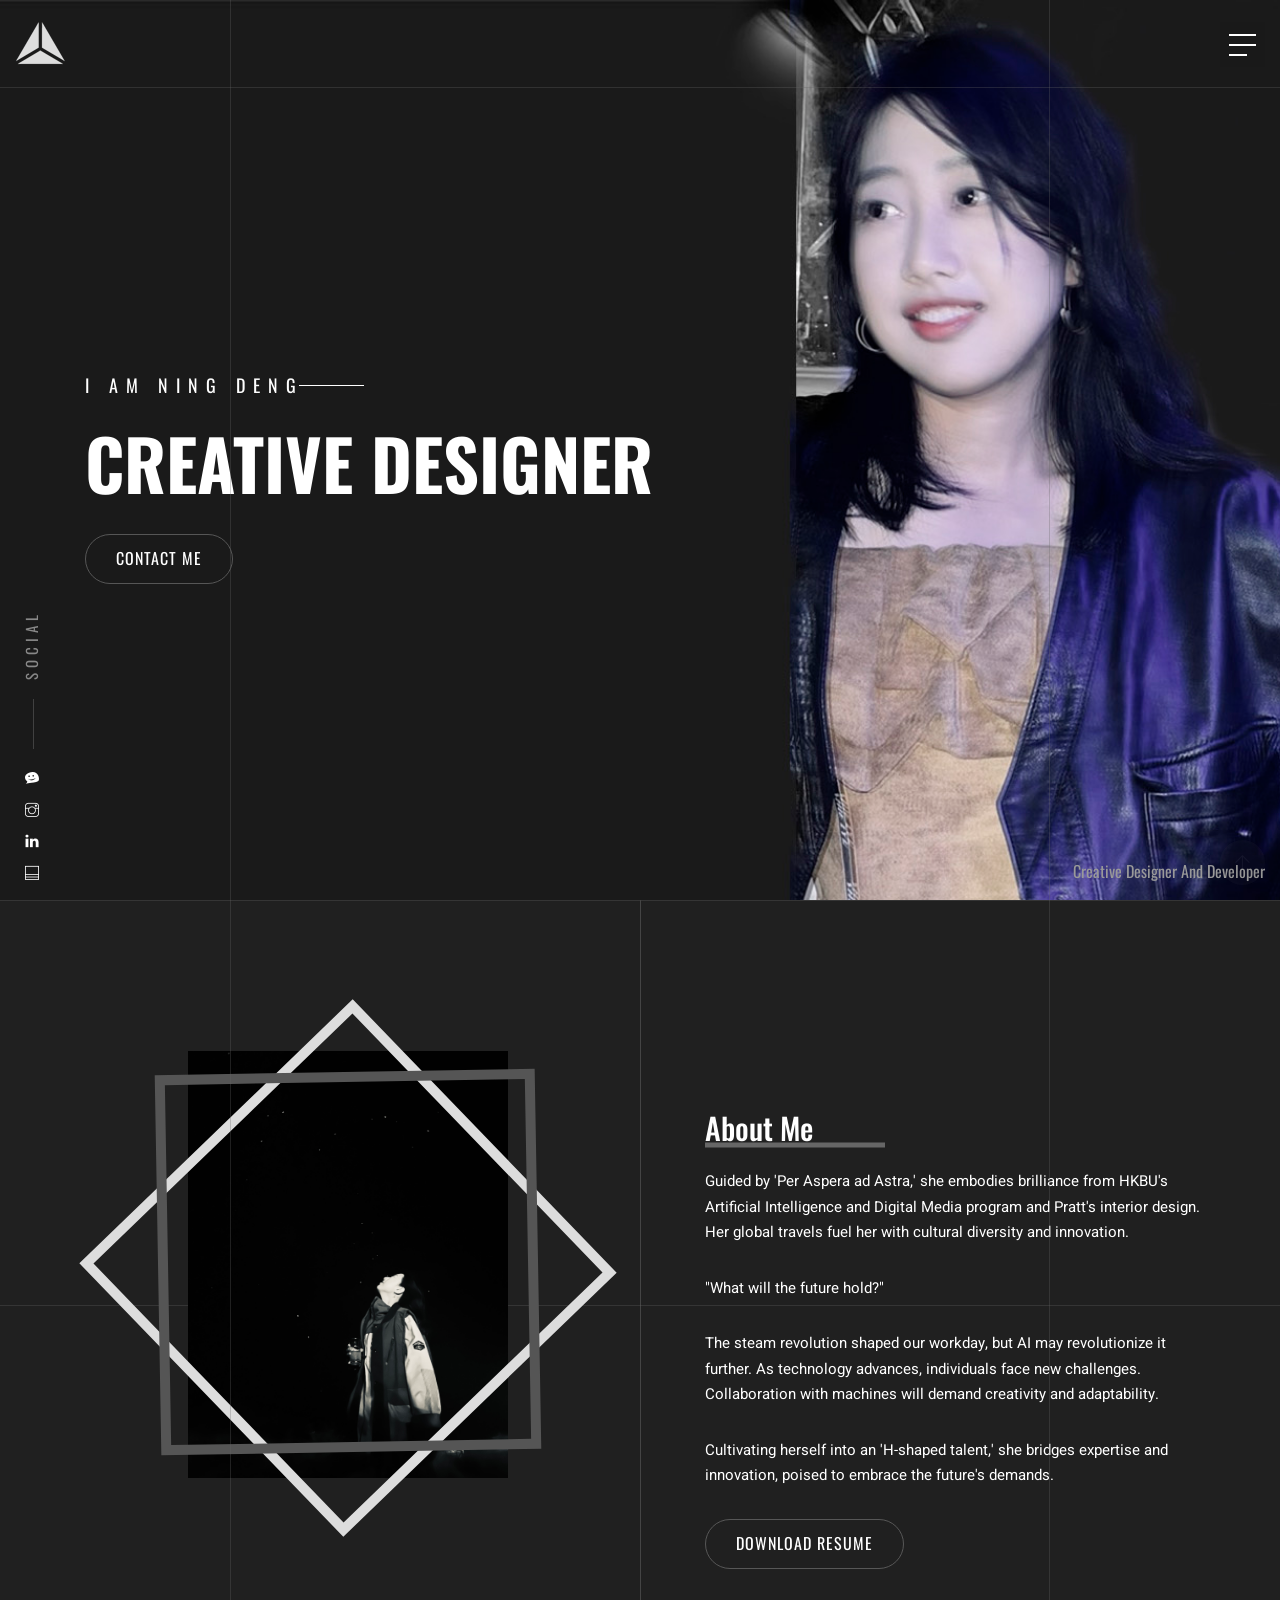
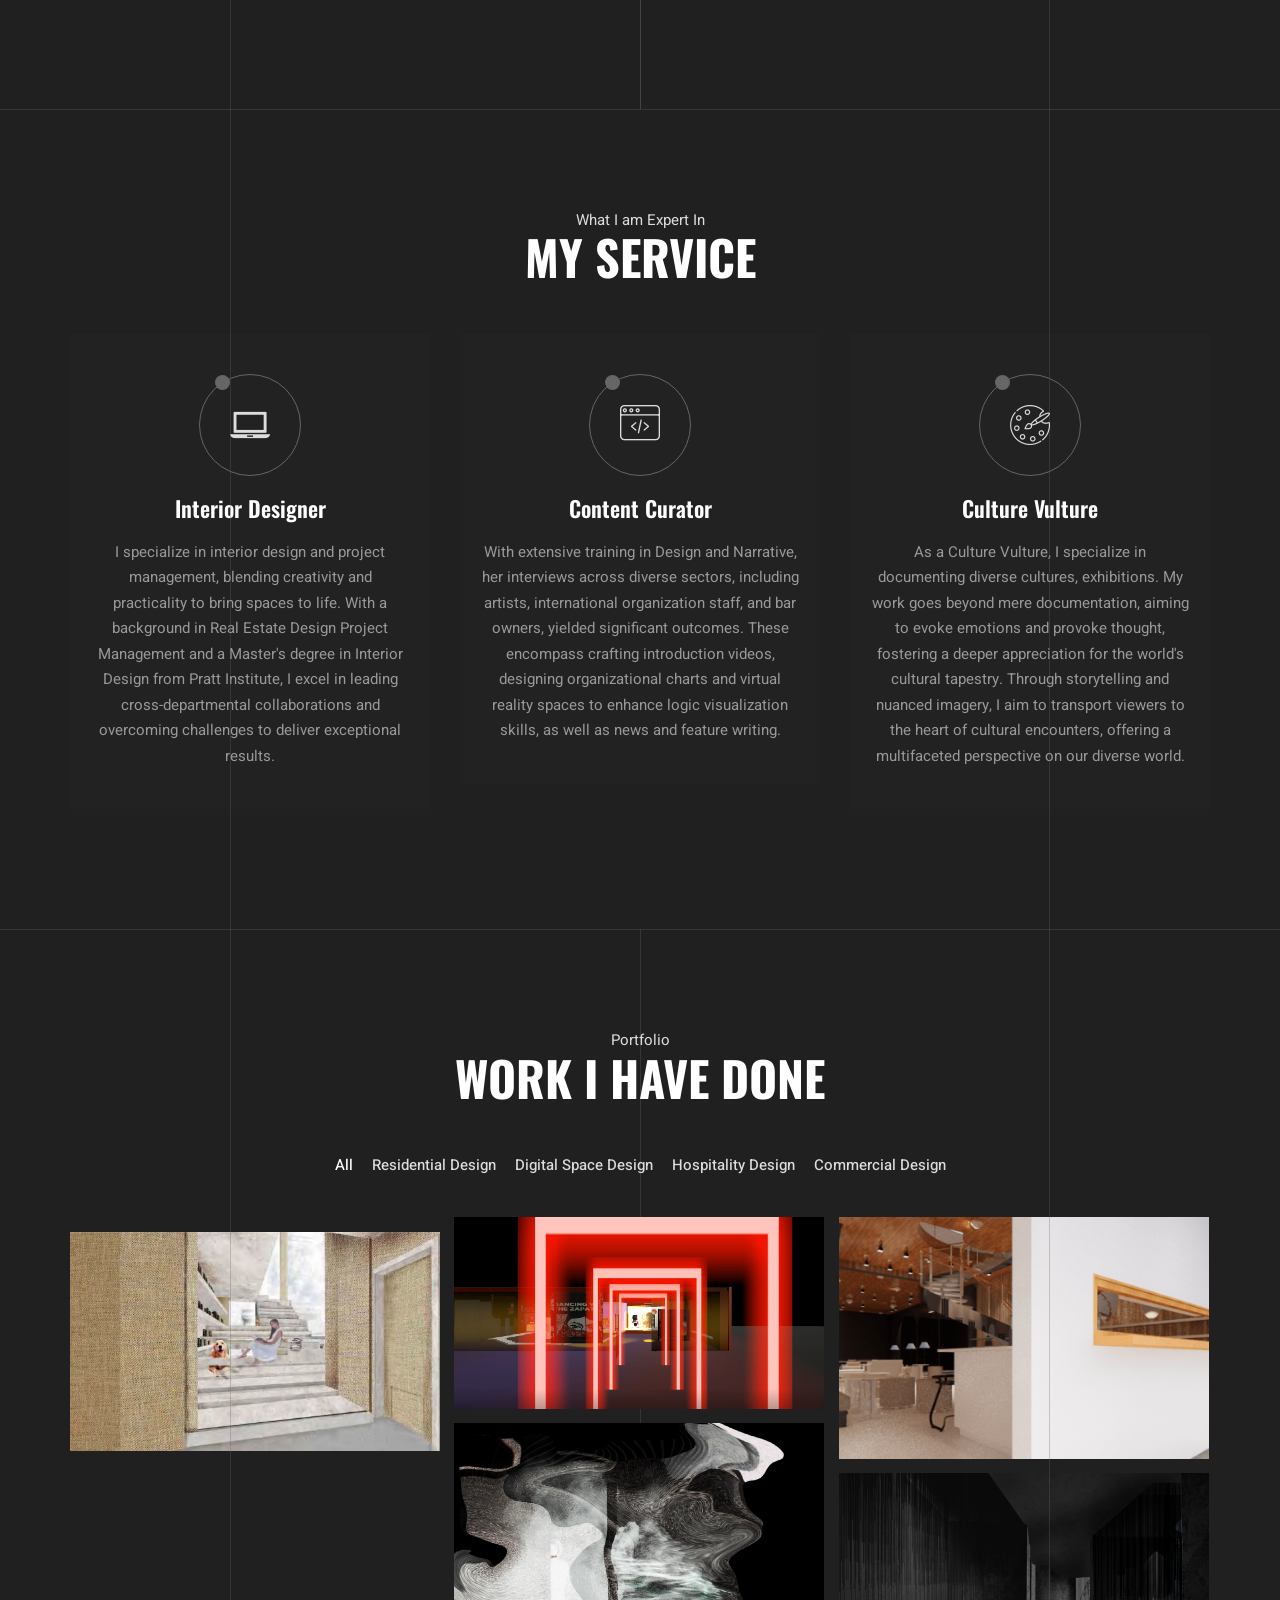
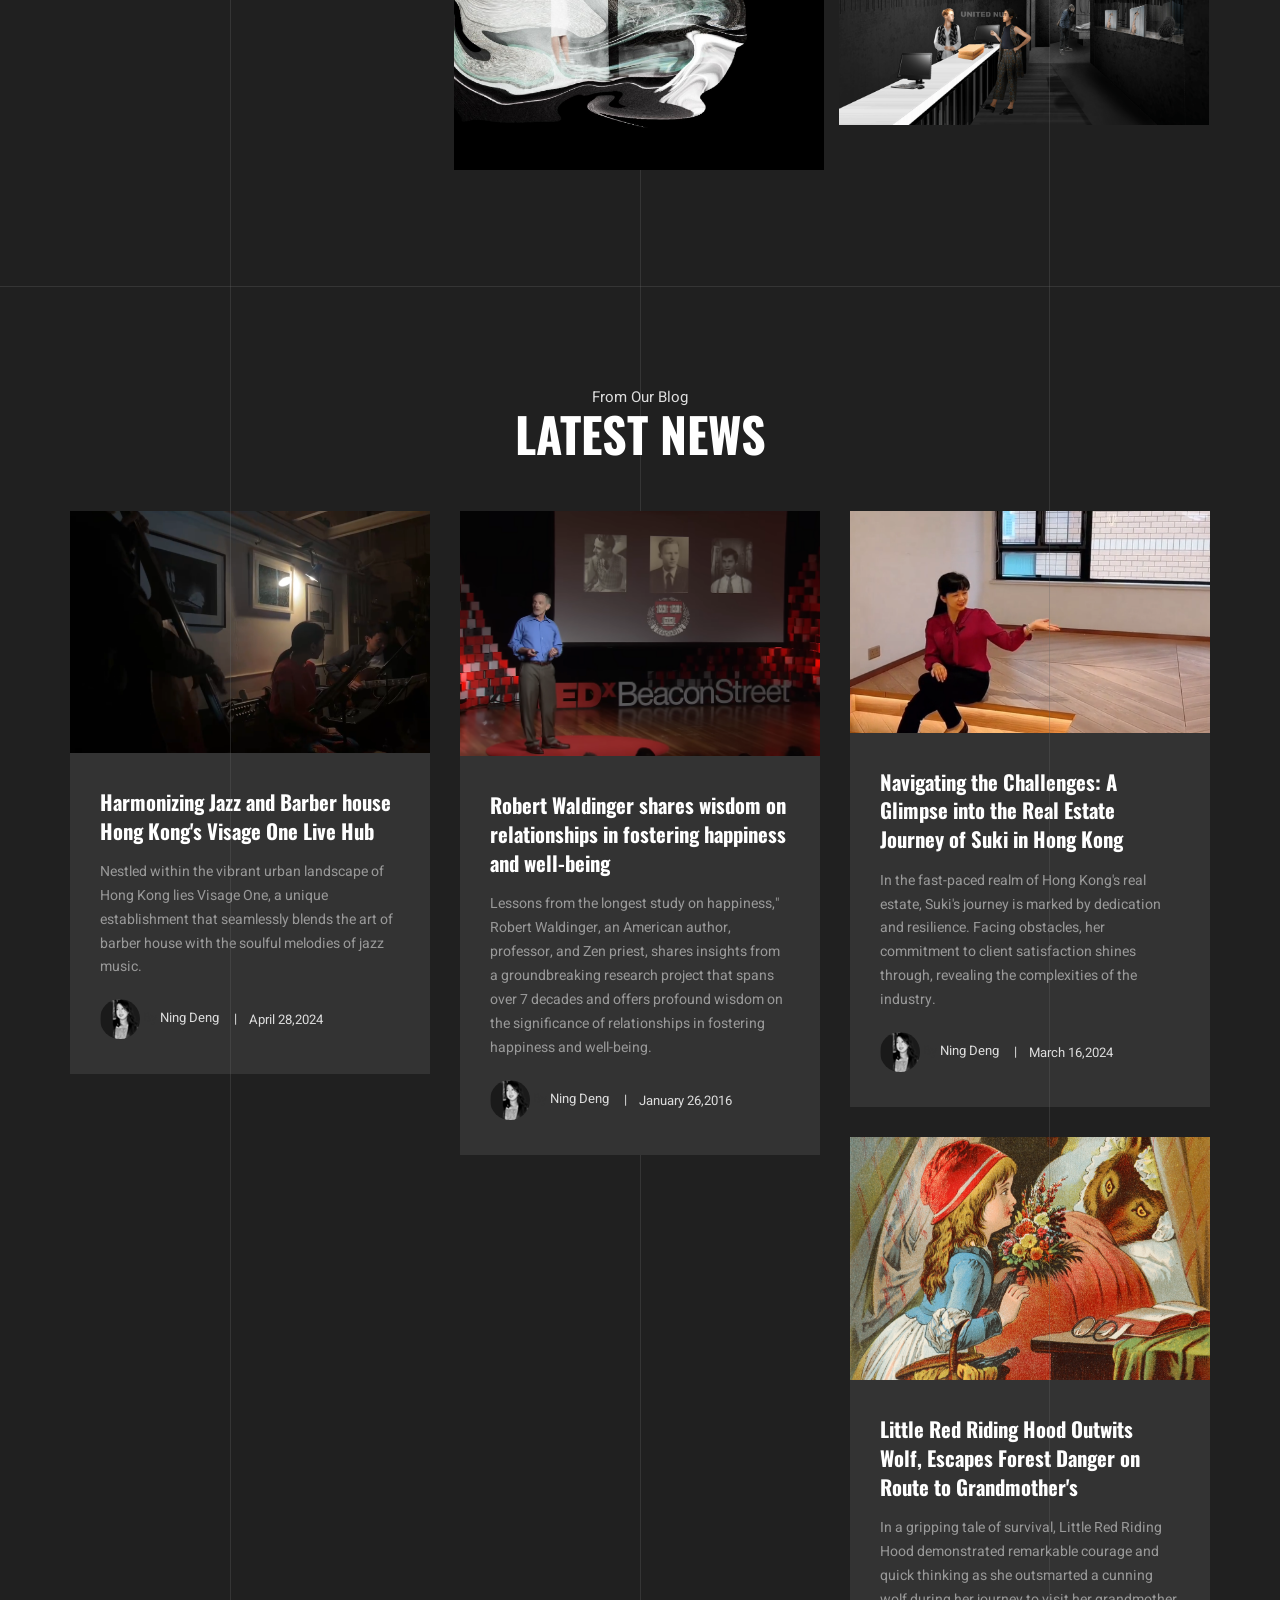
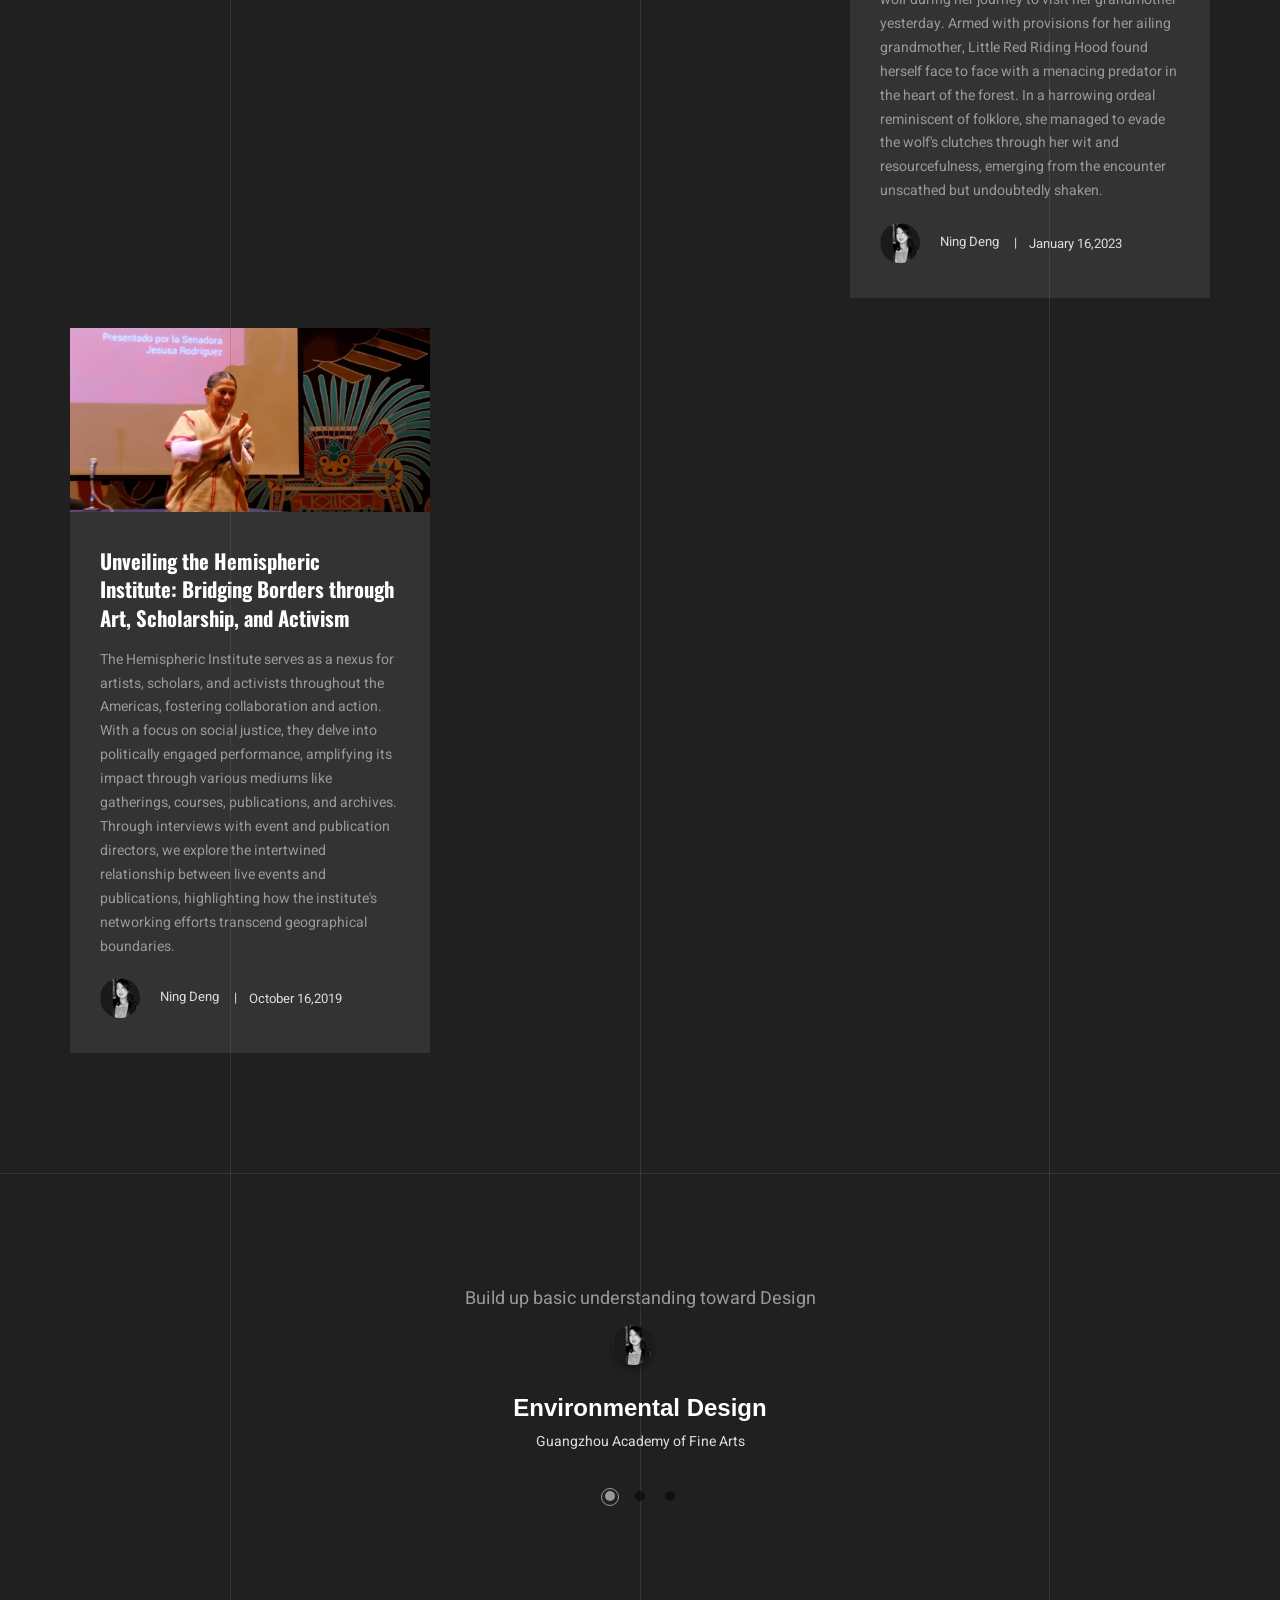
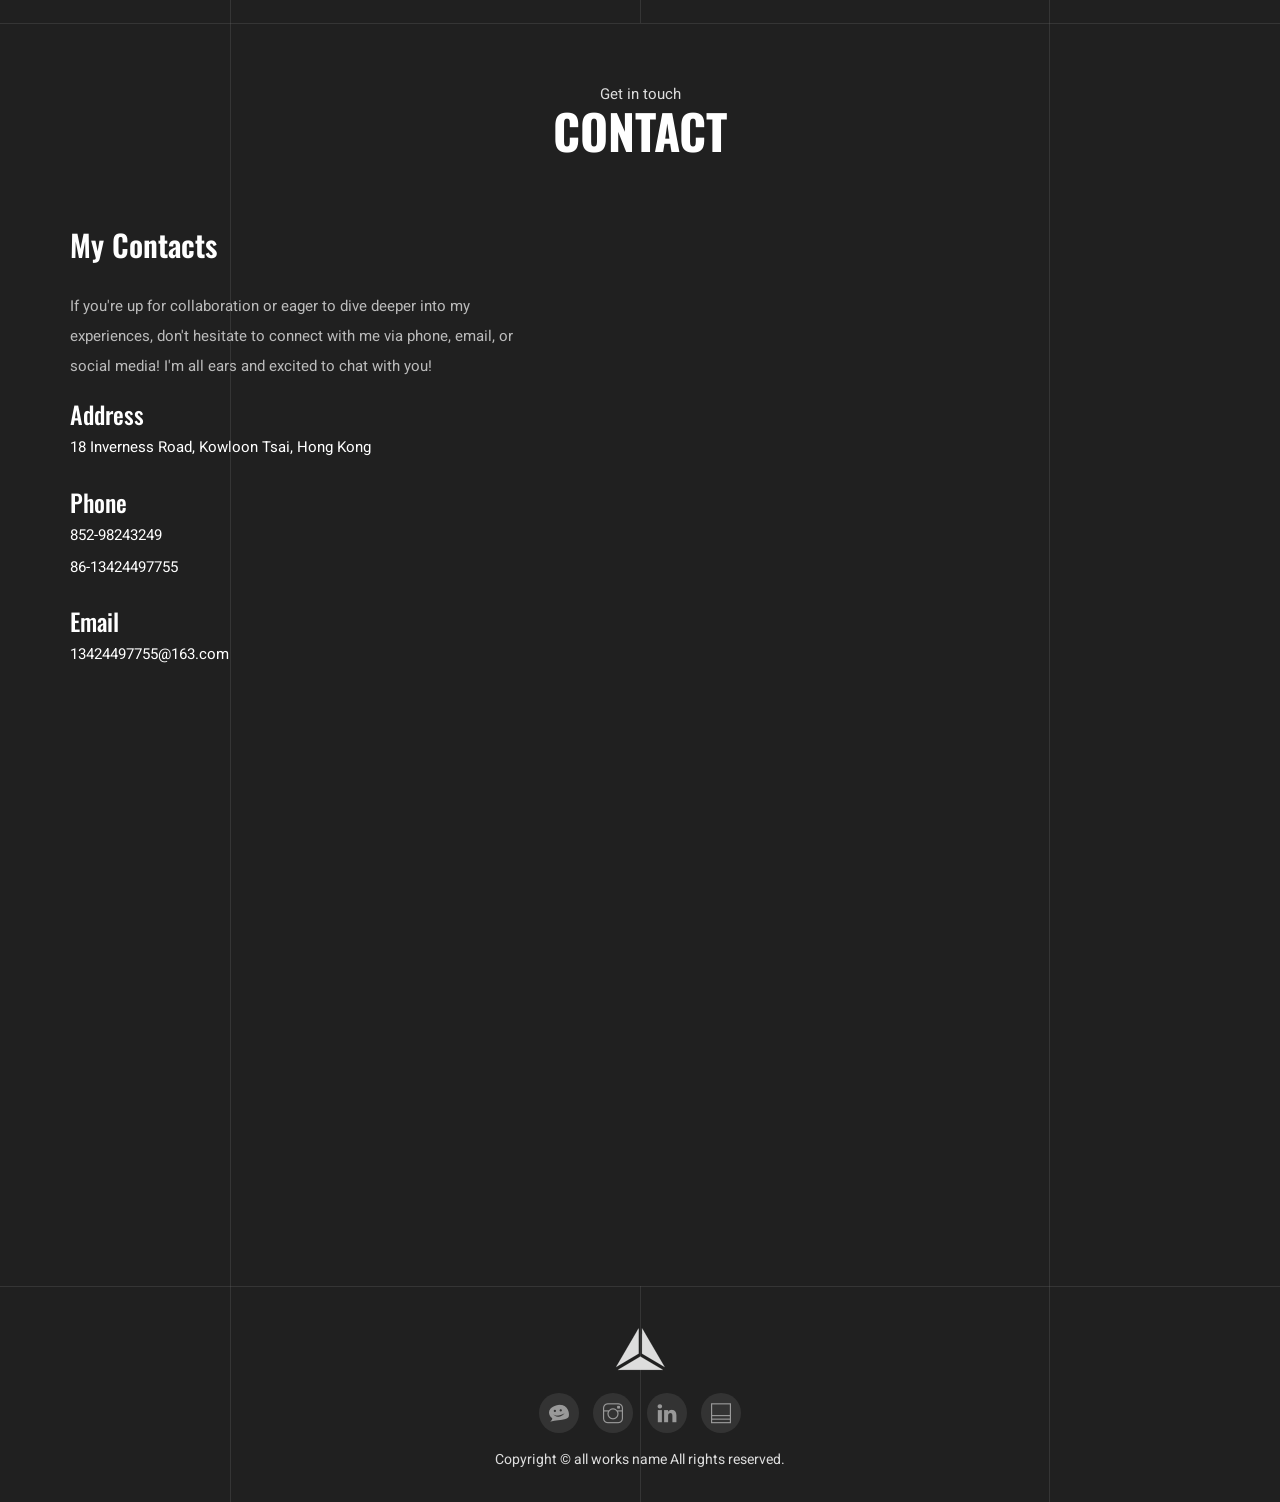
==== commit d55dfc89: "Update index.html" ====
--- a/index.html
+++ b/index.html
@@ -485,40 +485,6 @@
                             </div>
                         </div>
                     </div>
-                    <div class="col-lg-7 col-md-7 col-sm-7">
-                        <div class="contact-area contact-area-2 contact-area-3">
-                            <h2>Quick Contact Form</h2>
-                            <div class="contact-form">
-                                <form method="post" class="contact-validation-active" id="contact-form">
-                                    <div class="half-col">
-                                        <input type="text" name="name" id="name" class="form-control" placeholder="Your Name">
-                                    </div>
-                                    <div class="half-col">
-                                        <input type="email" name="email" id="email" class="form-control" placeholder="Your Email">
-                                    </div>
-                                    <div class="half-col">
-                                        <input type="text" name="phone" id="phone" class="form-control" placeholder="Your Phone">
-                                    </div>
-                                    <div class="half-col">
-                                        <input type="text" name="address" id="address" class="form-control" placeholder="Address">
-                                    </div>
-                                    <div>
-                                        <textarea class="form-control" name="note"  id="note" placeholder="Your Massage..."></textarea>
-                                    </div>
-                                    <div class="submit-btn-wrapper">
-                                        <button type="submit" class="theme-btn-s3">Submit</button>
-                                        <div id="loader">
-                                            <i class="fa fa-refresh fa-spin fa-3x fa-fw"></i>
-                                        </div>
-                                    </div>
-                                    <div class="clearfix error-handling-messages">
-                                        <div id="success">Thank you</div>
-                                        <div id="error"> Error occurred while sending email. Please try again later. </div>
-                                    </div>
-                                </form>
-                            </div>
-                        </div>
-                    </div>
                 </div>
                 <div class="row">
                     <div class="col col-xs-12">
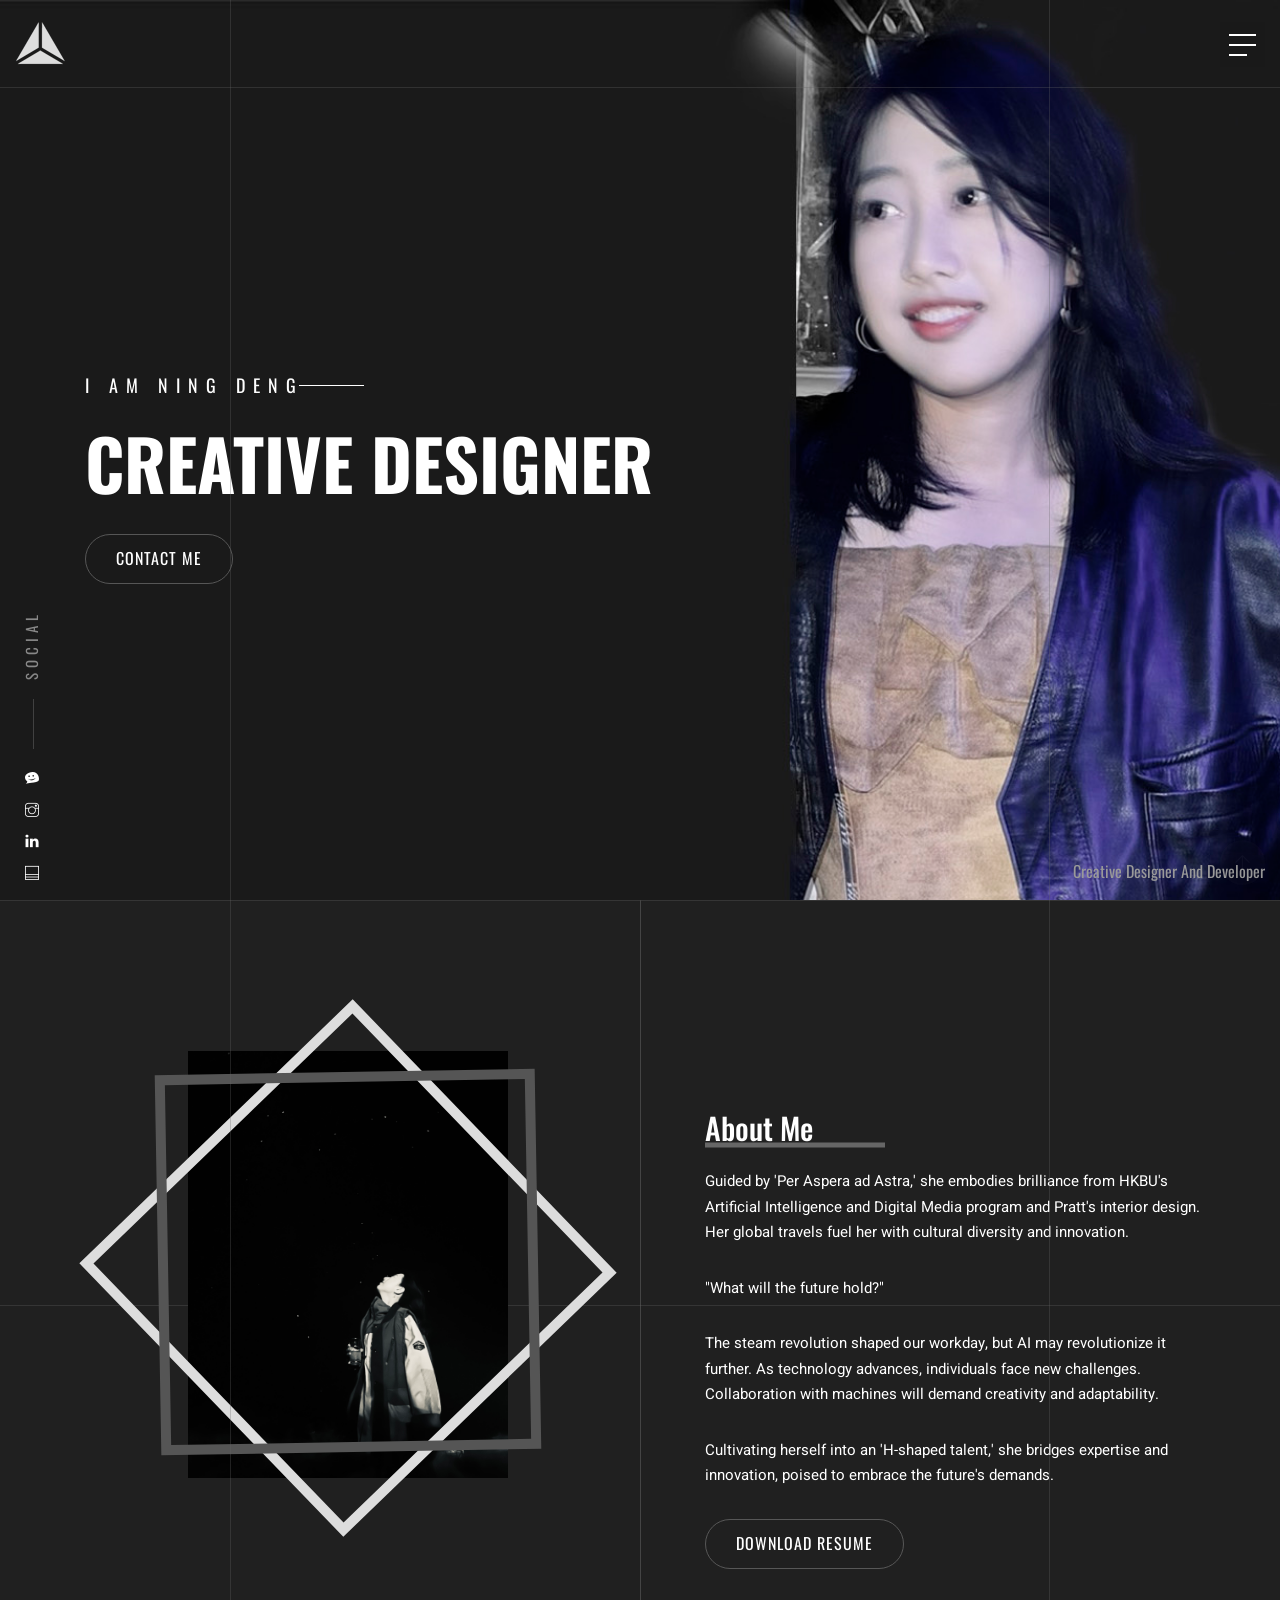
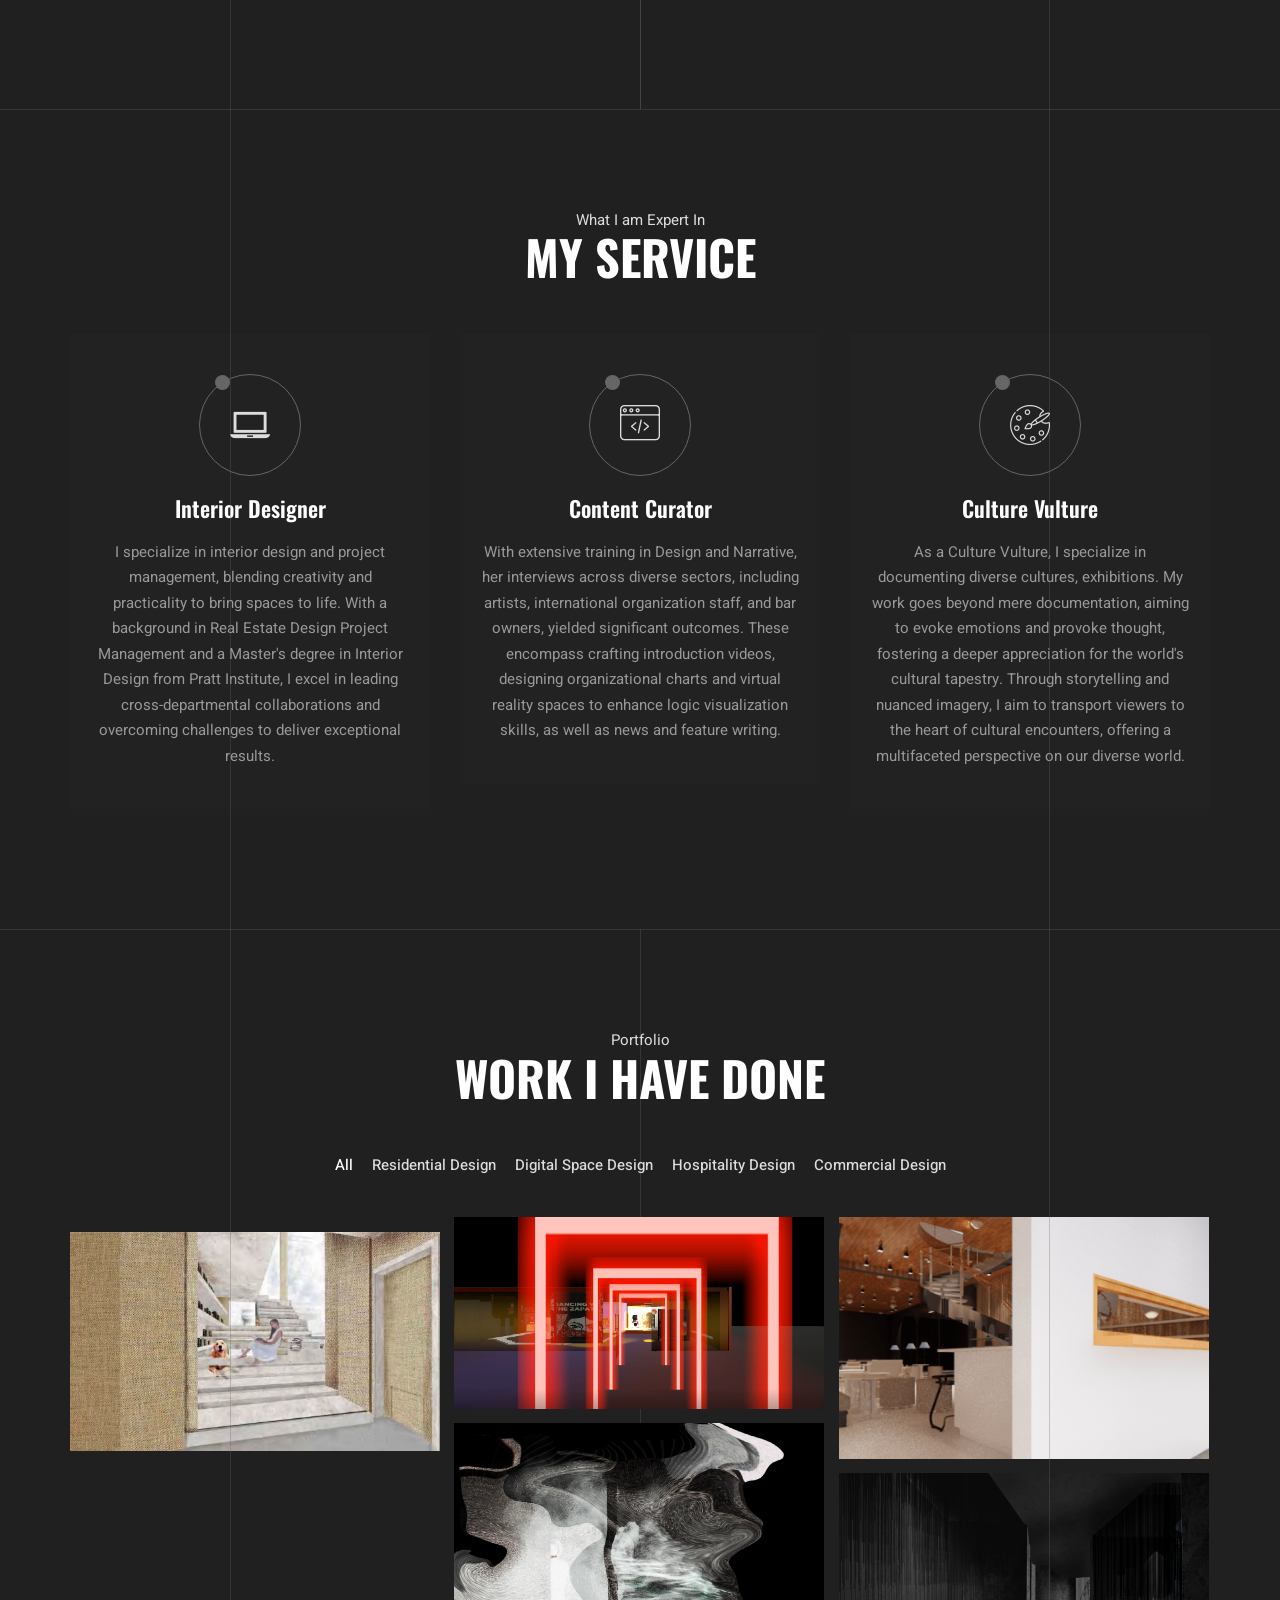
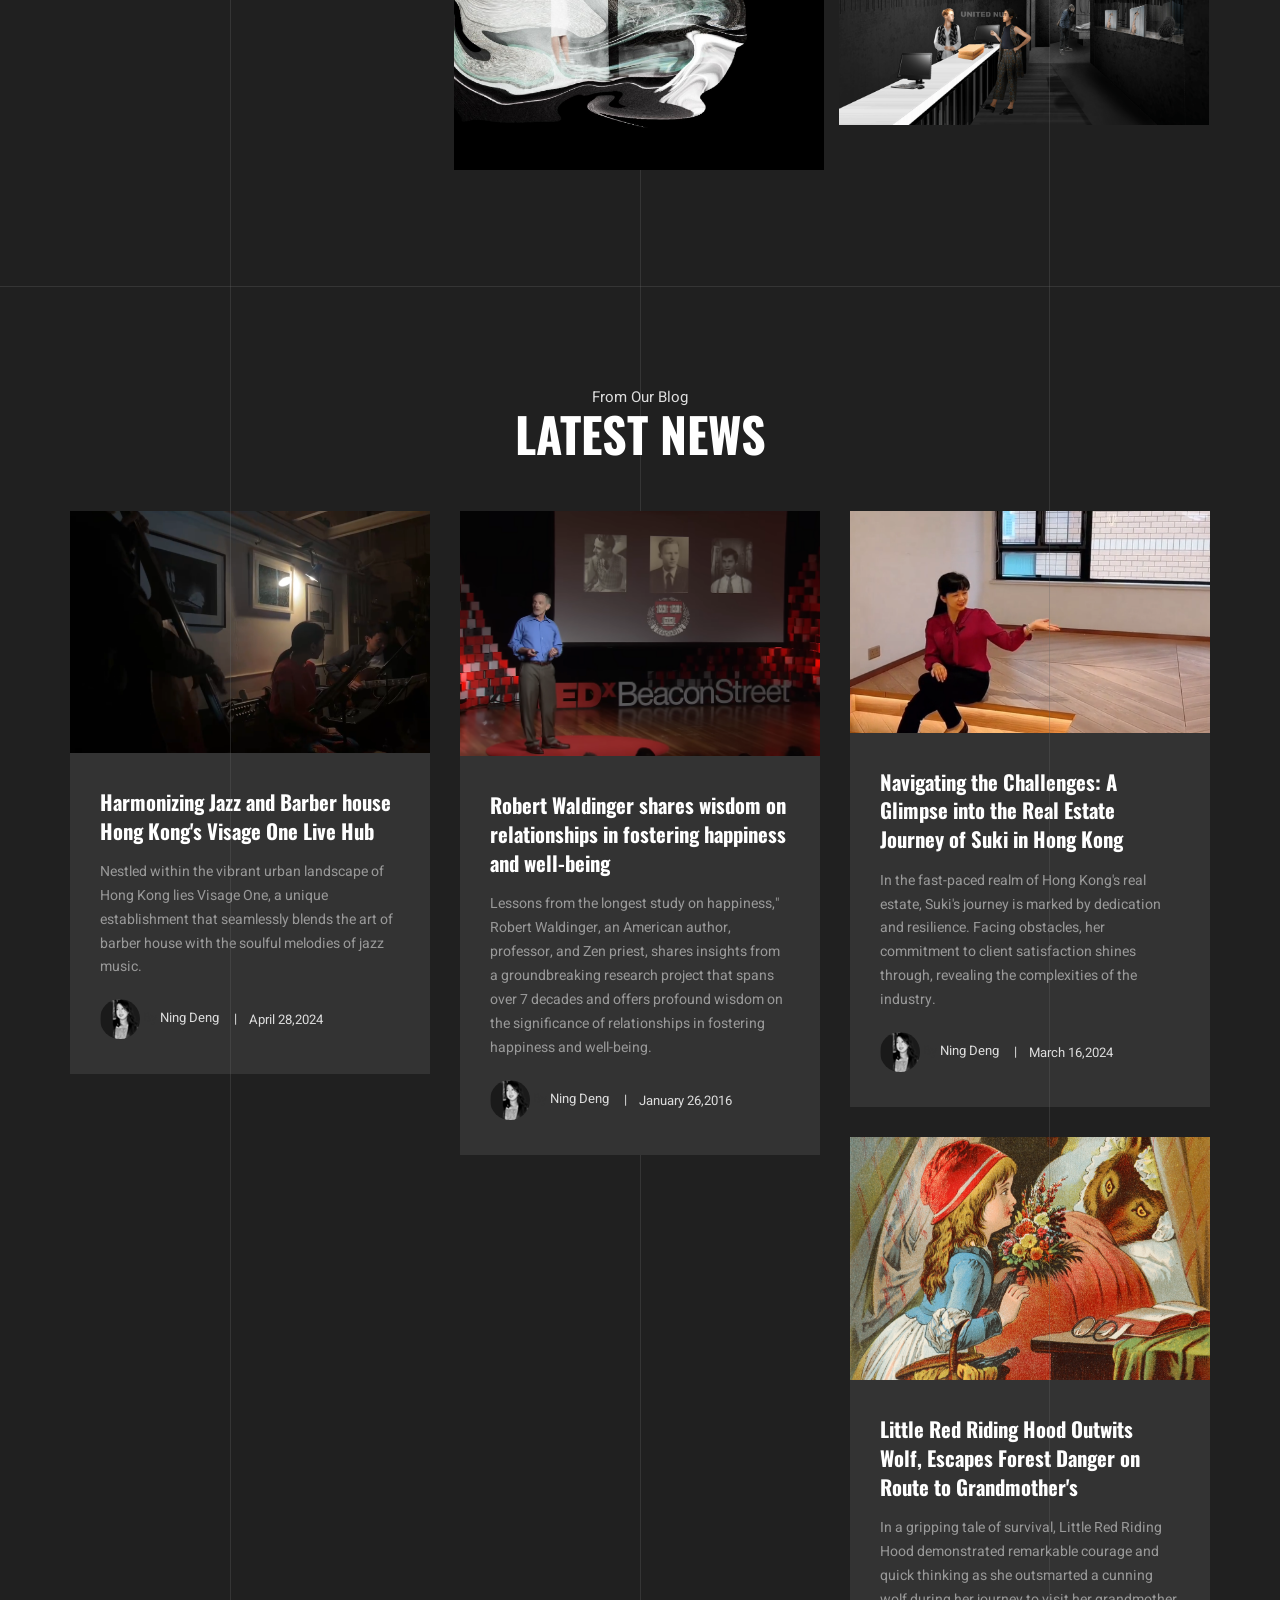
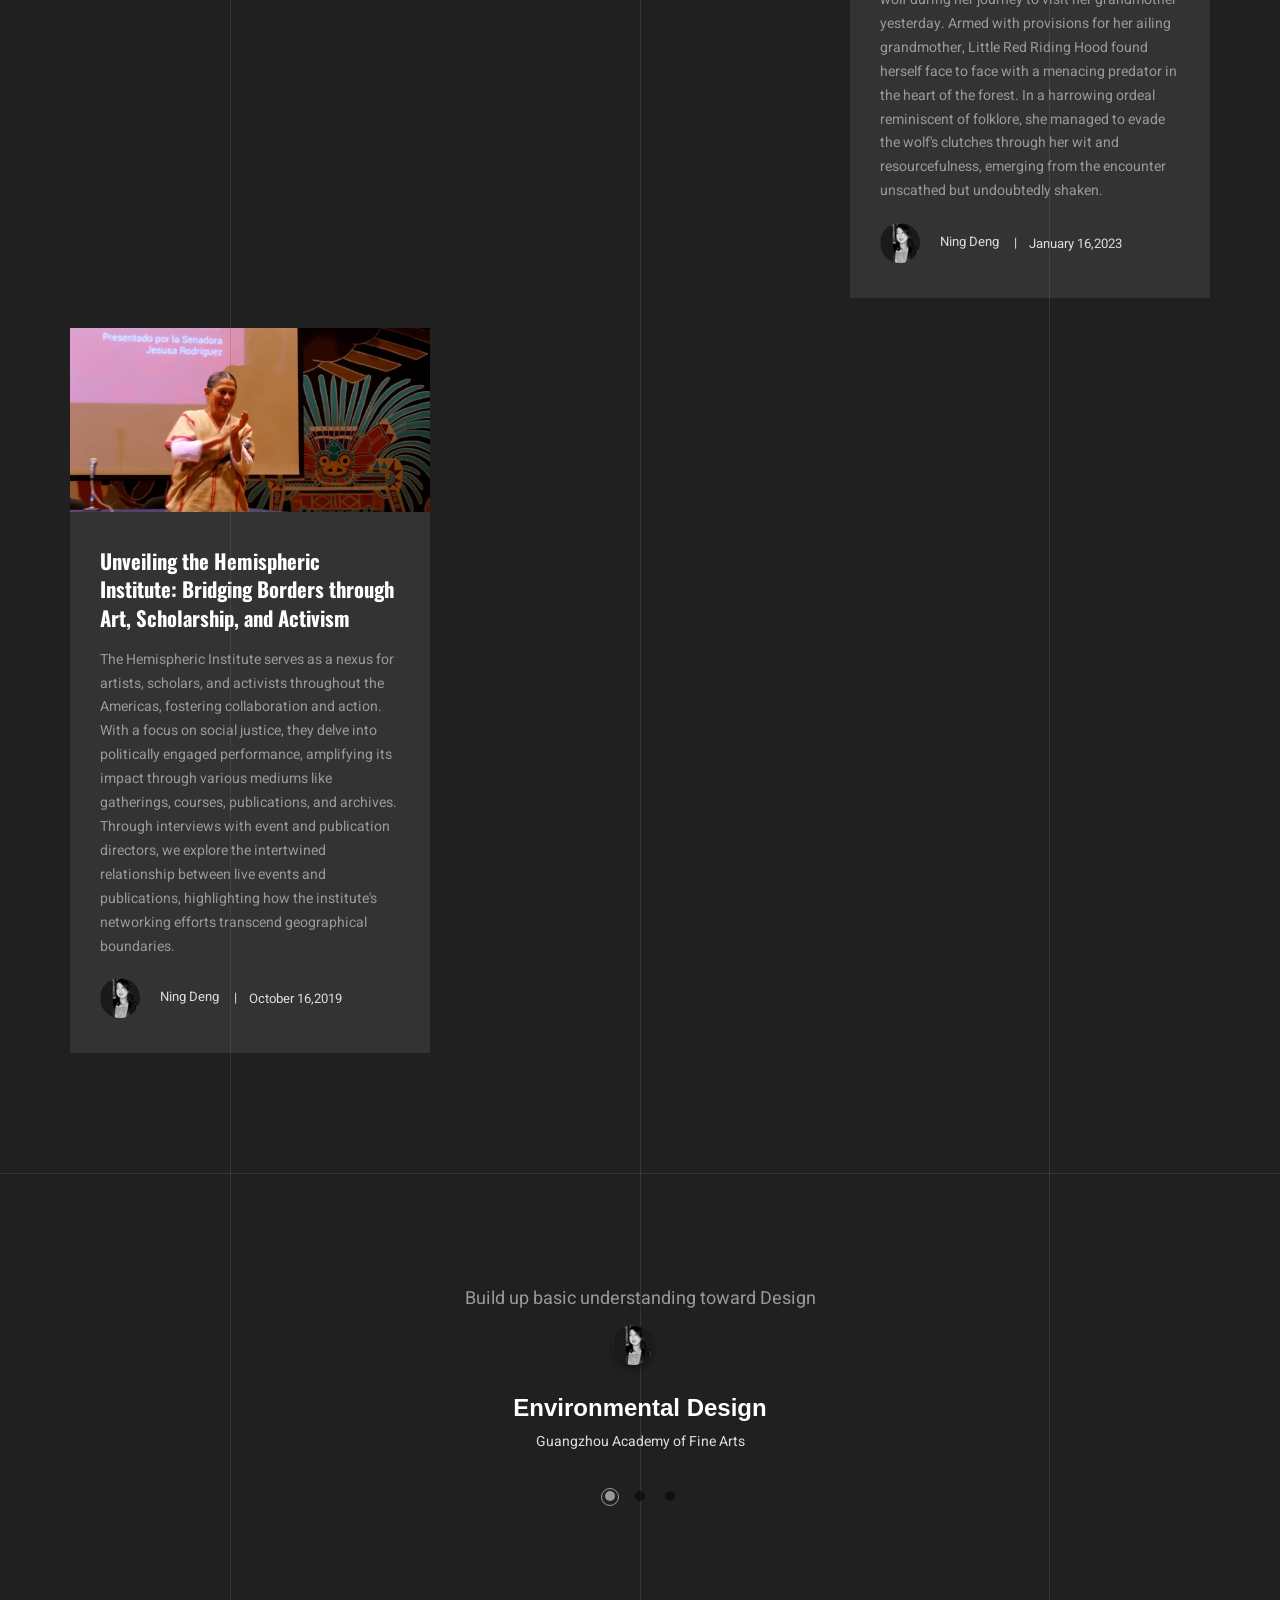
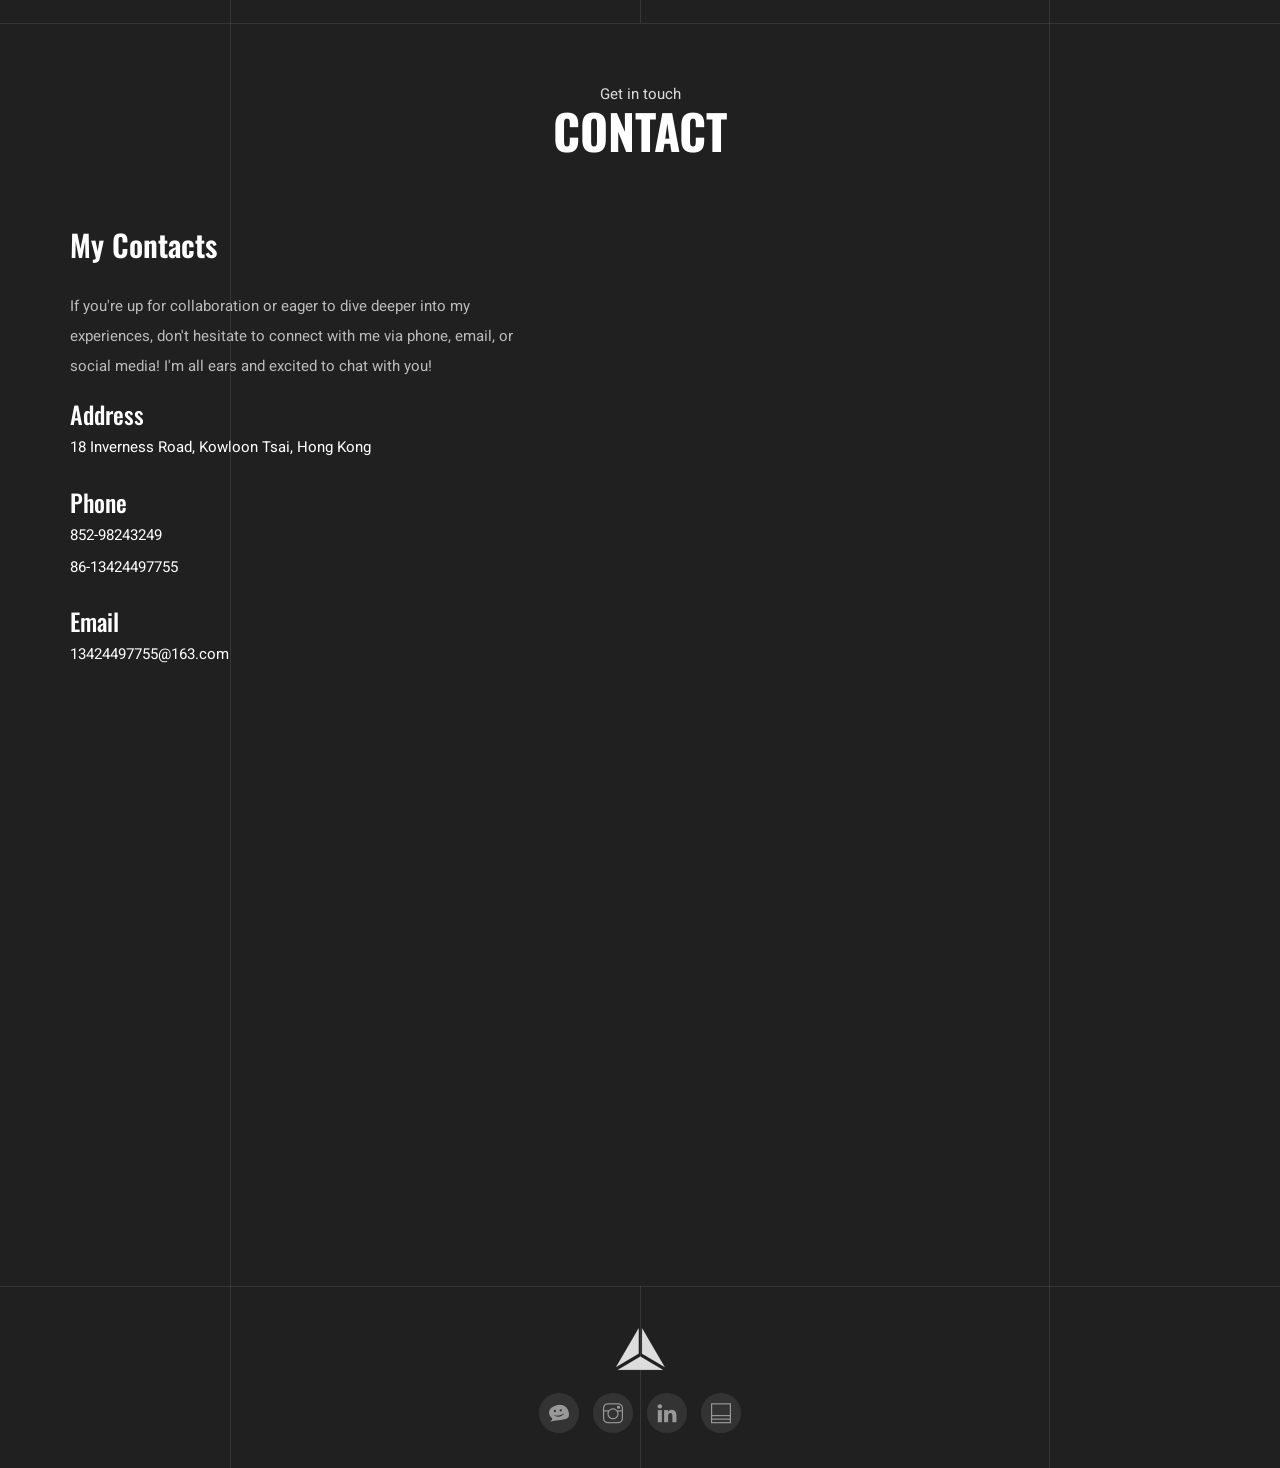
==== commit 32446683: "Update index.html" ====
--- a/index.html
+++ b/index.html
@@ -515,11 +515,6 @@
                                 </ul>
                             </div>
                         </div>
-                        <div class="col-12">
-                            <div class="footer-sub">
-                                <p><i class="fa fa-copyright"></i> Copyright &copy; all works name All rights reserved.</p>
-                            </div>
-                        </div>
                     </div>
                 </div>
             </div>
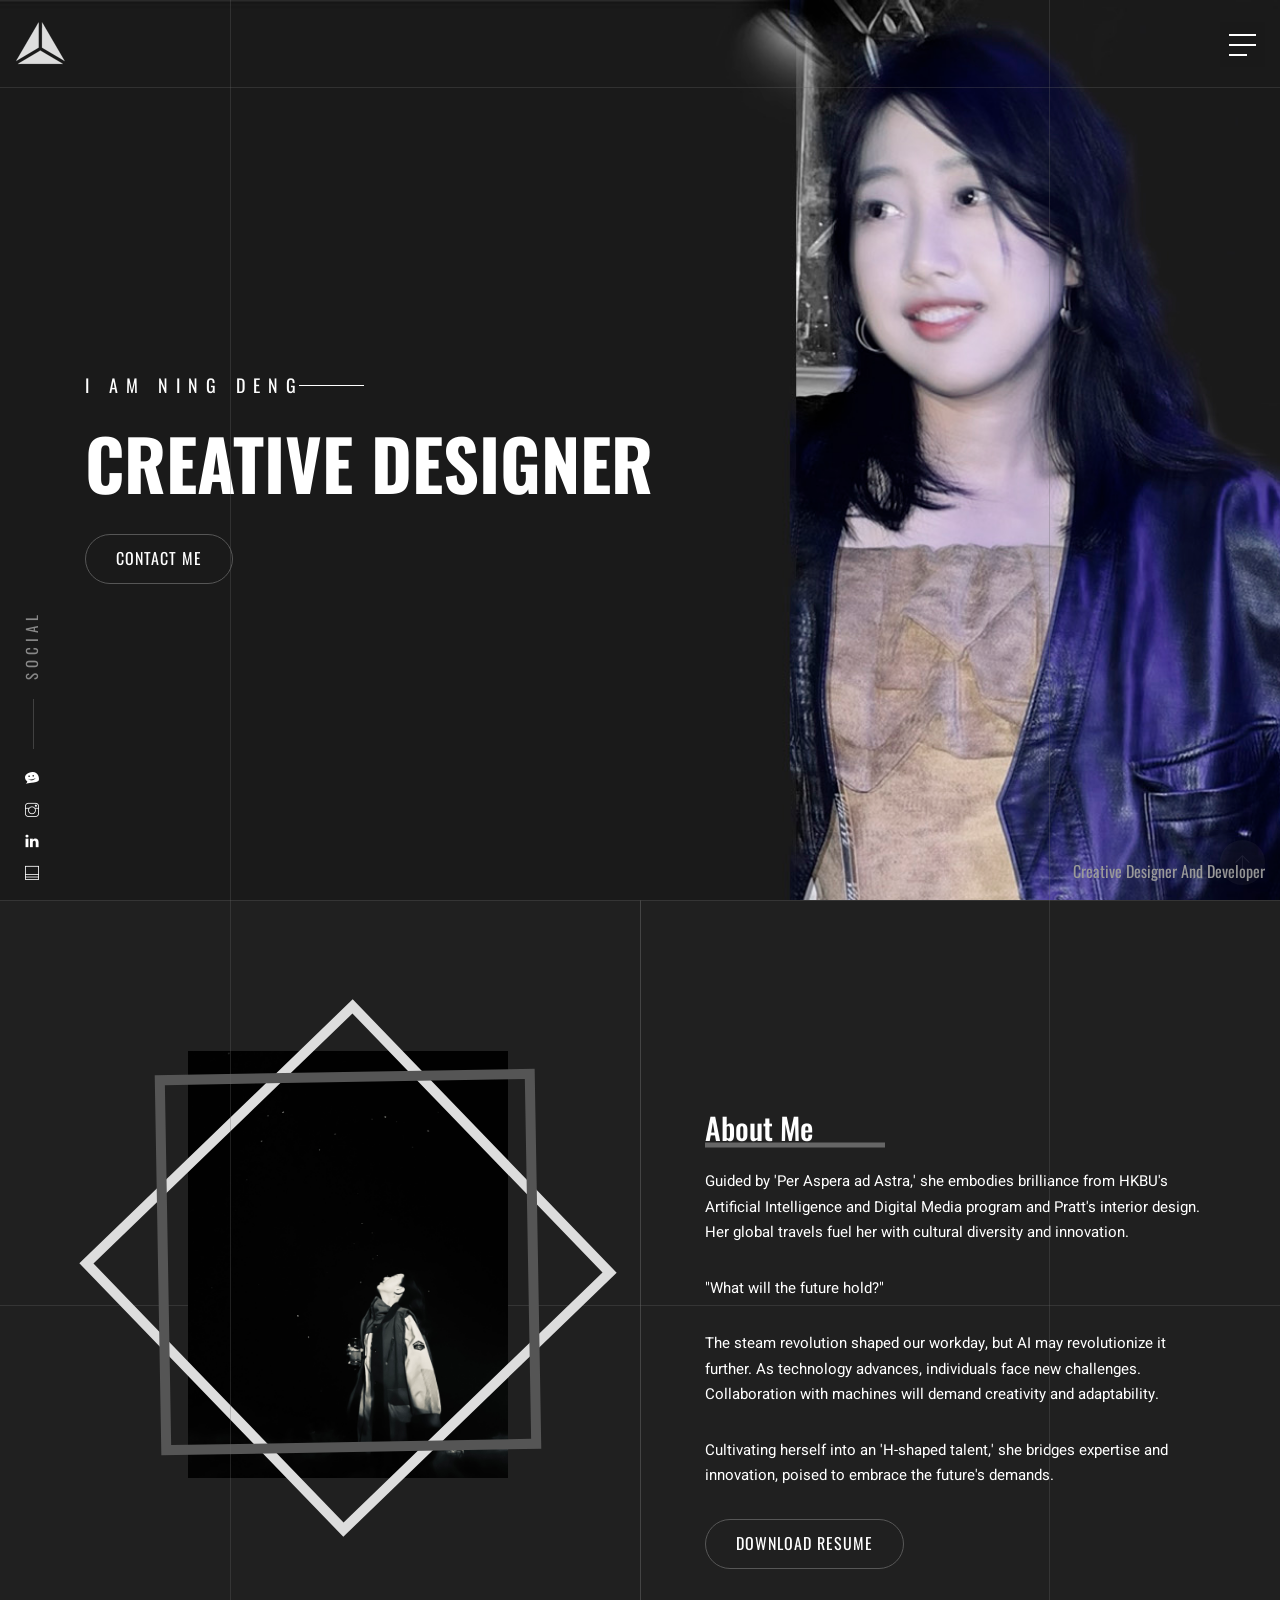
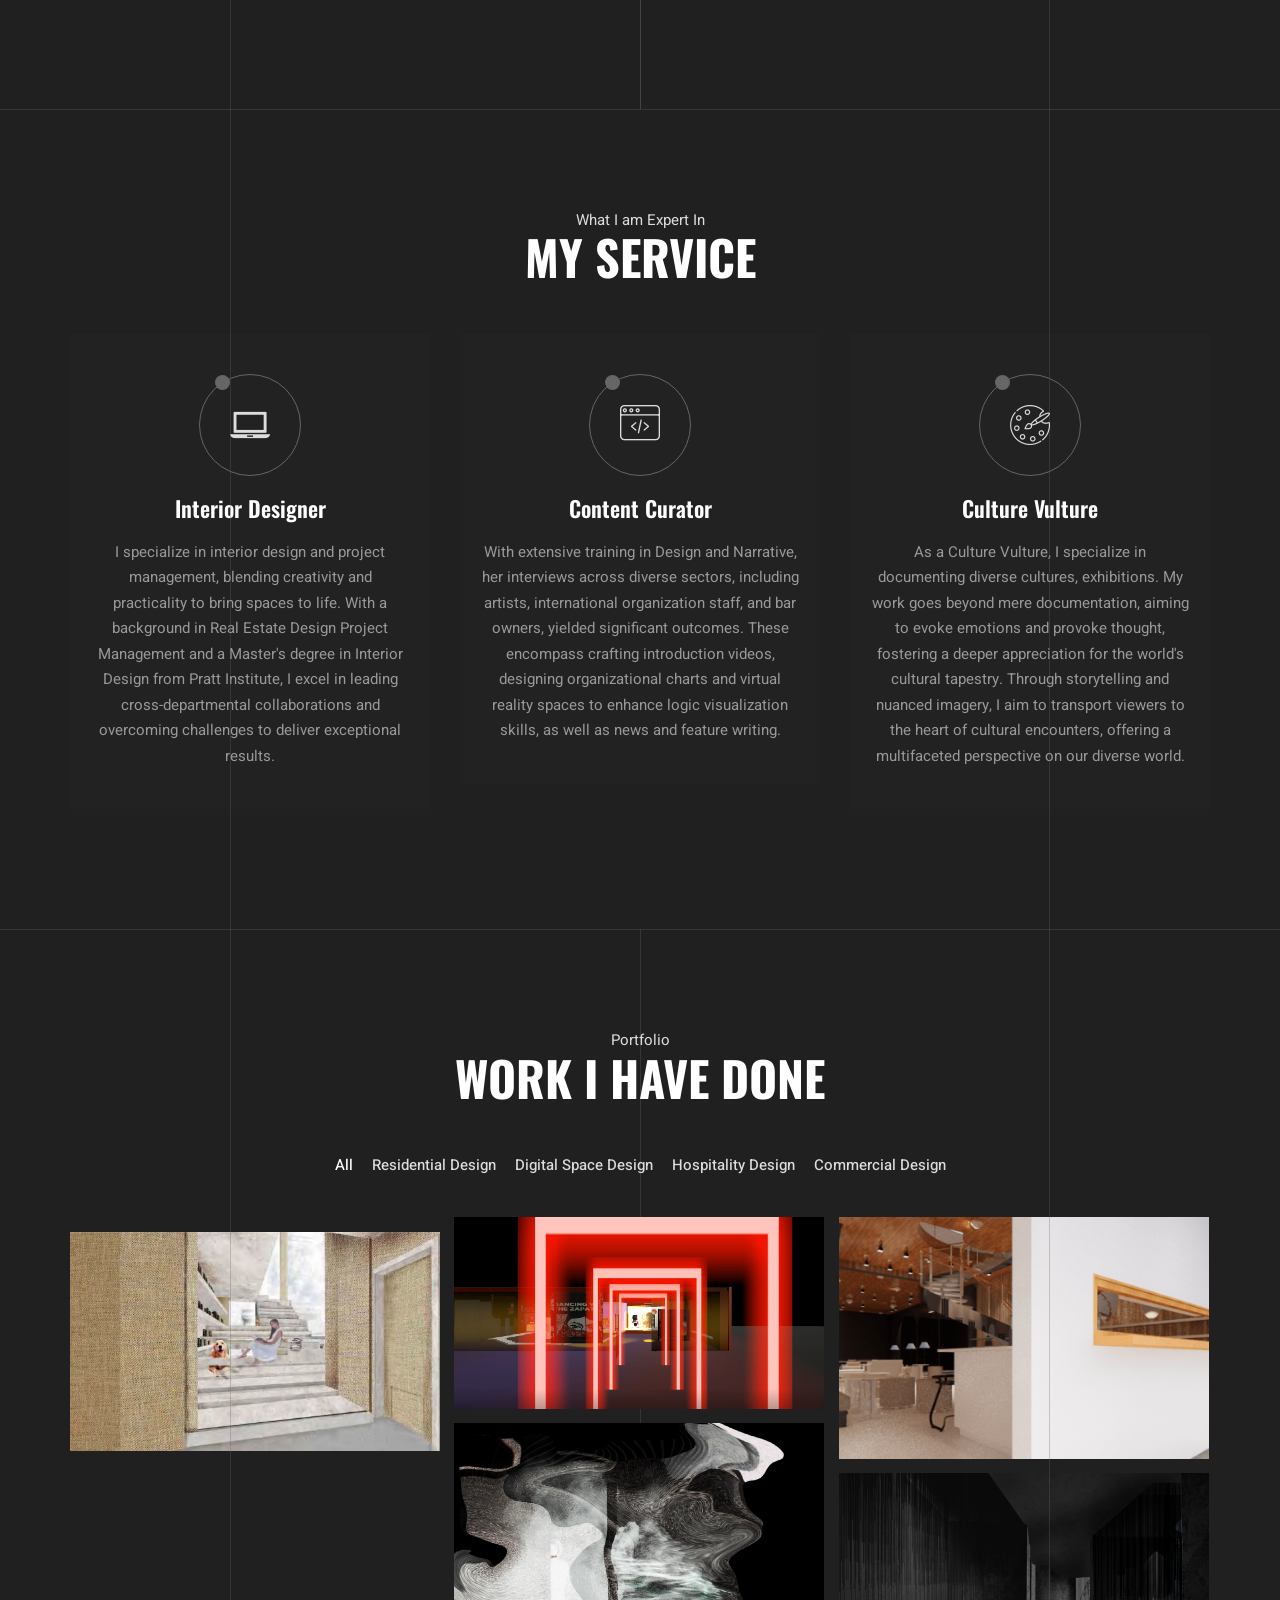
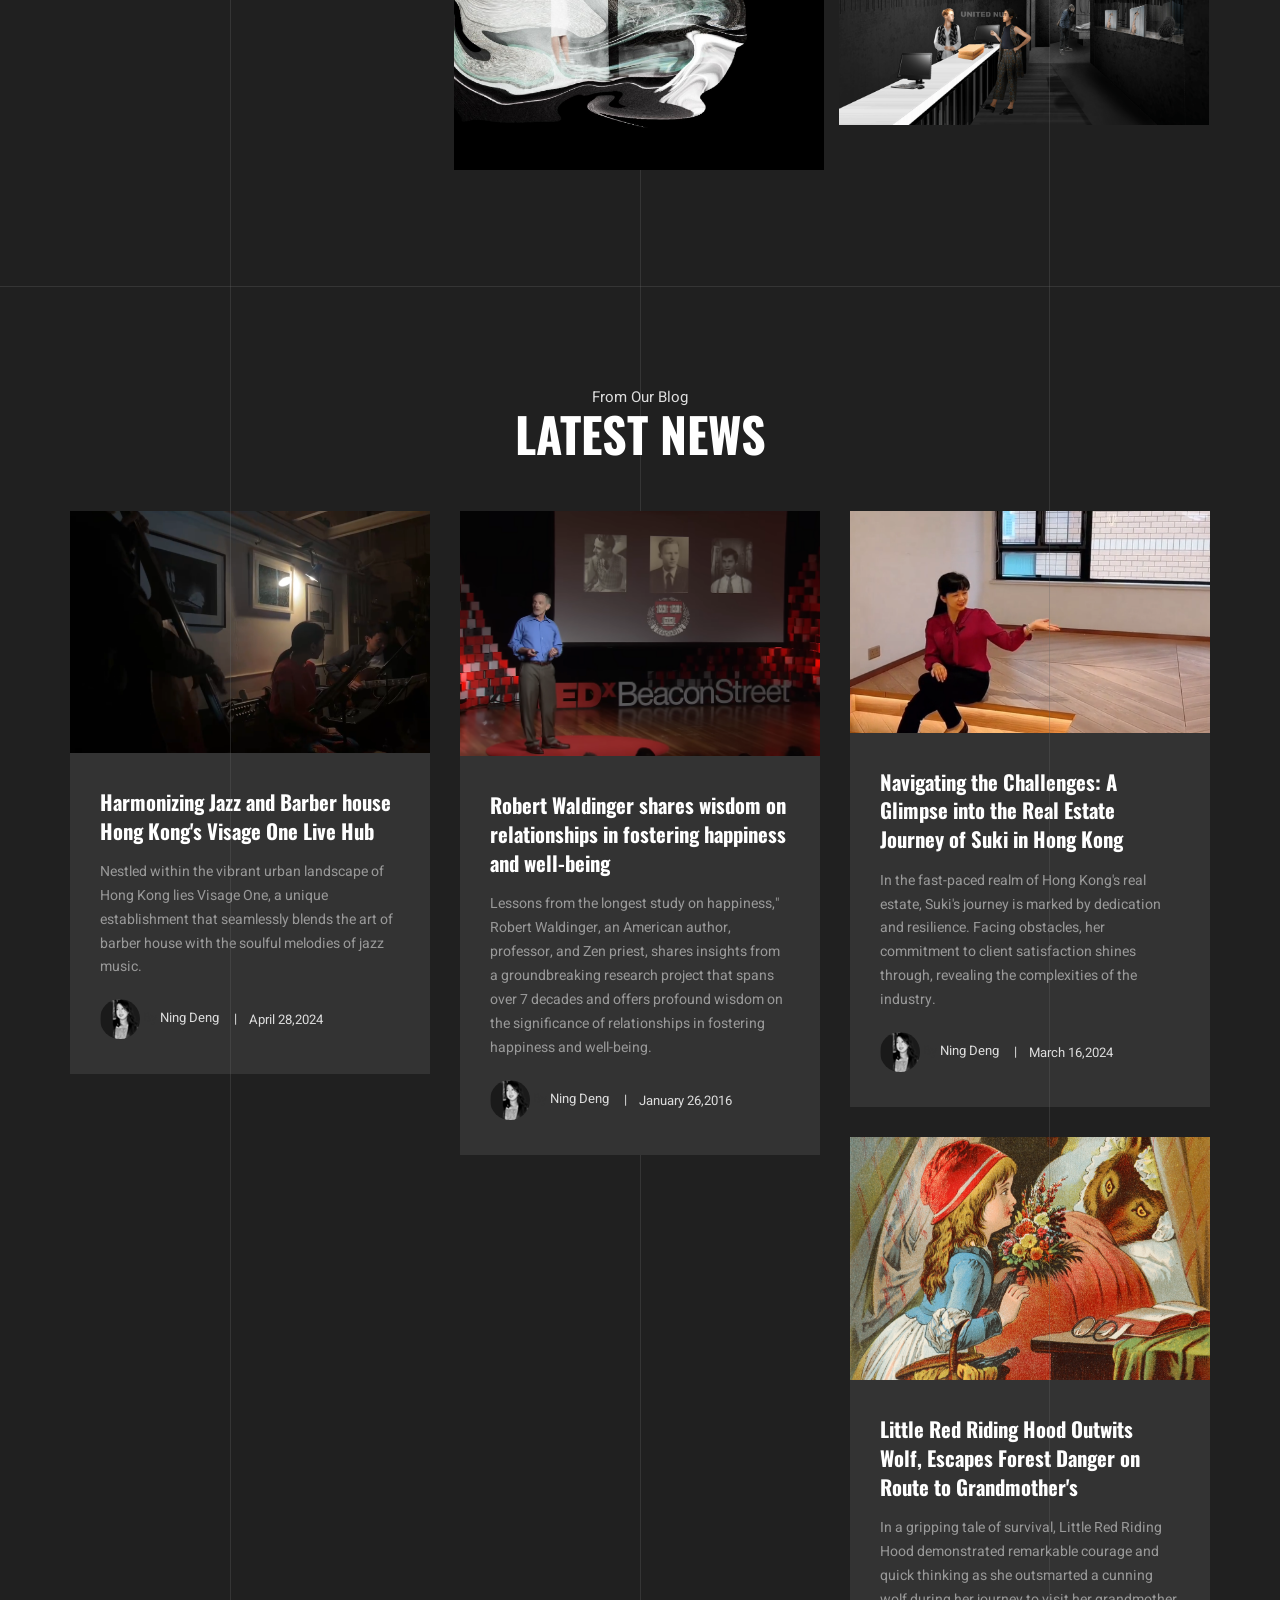
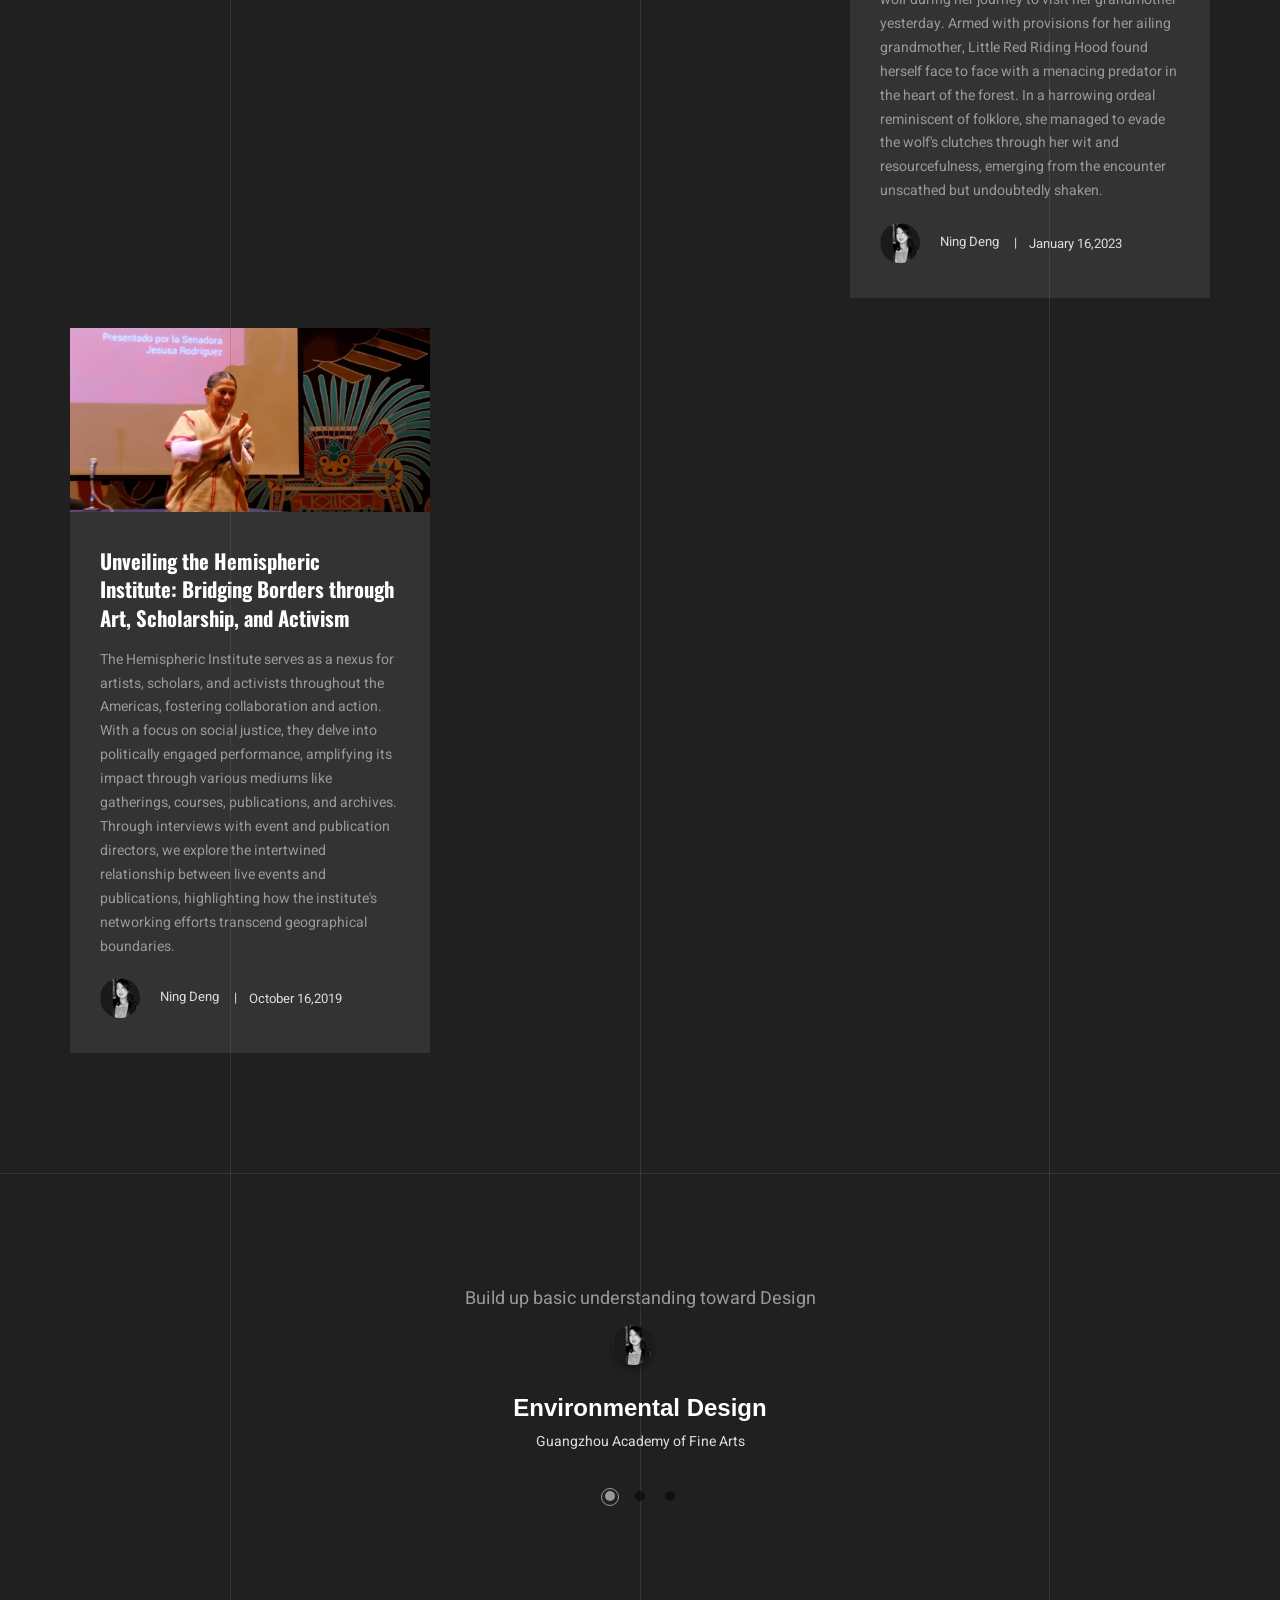
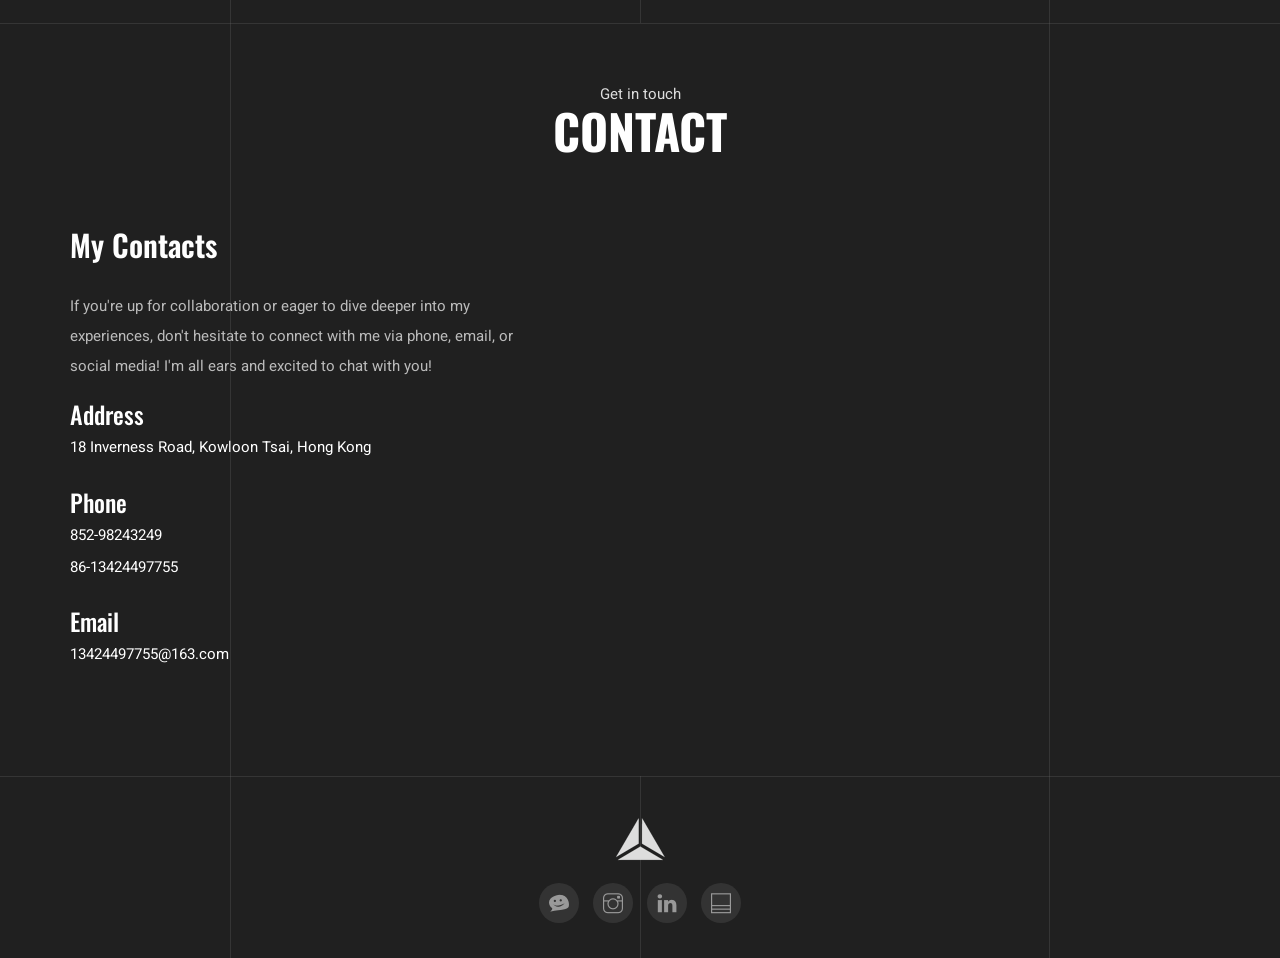
==== commit 115de107: "Update index.html" ====
--- a/index.html
+++ b/index.html
@@ -486,13 +486,6 @@
                         </div>
                     </div>
                 </div>
-                <div class="row">
-                    <div class="col col-xs-12">
-                        <div class="contact-map">
-                            <iframe src="" allowfullscreen></iframe>
-                        </div>
-                    </div>
-                </div>
             </div>
        </div>
        <!-- .contact-page-area end -->
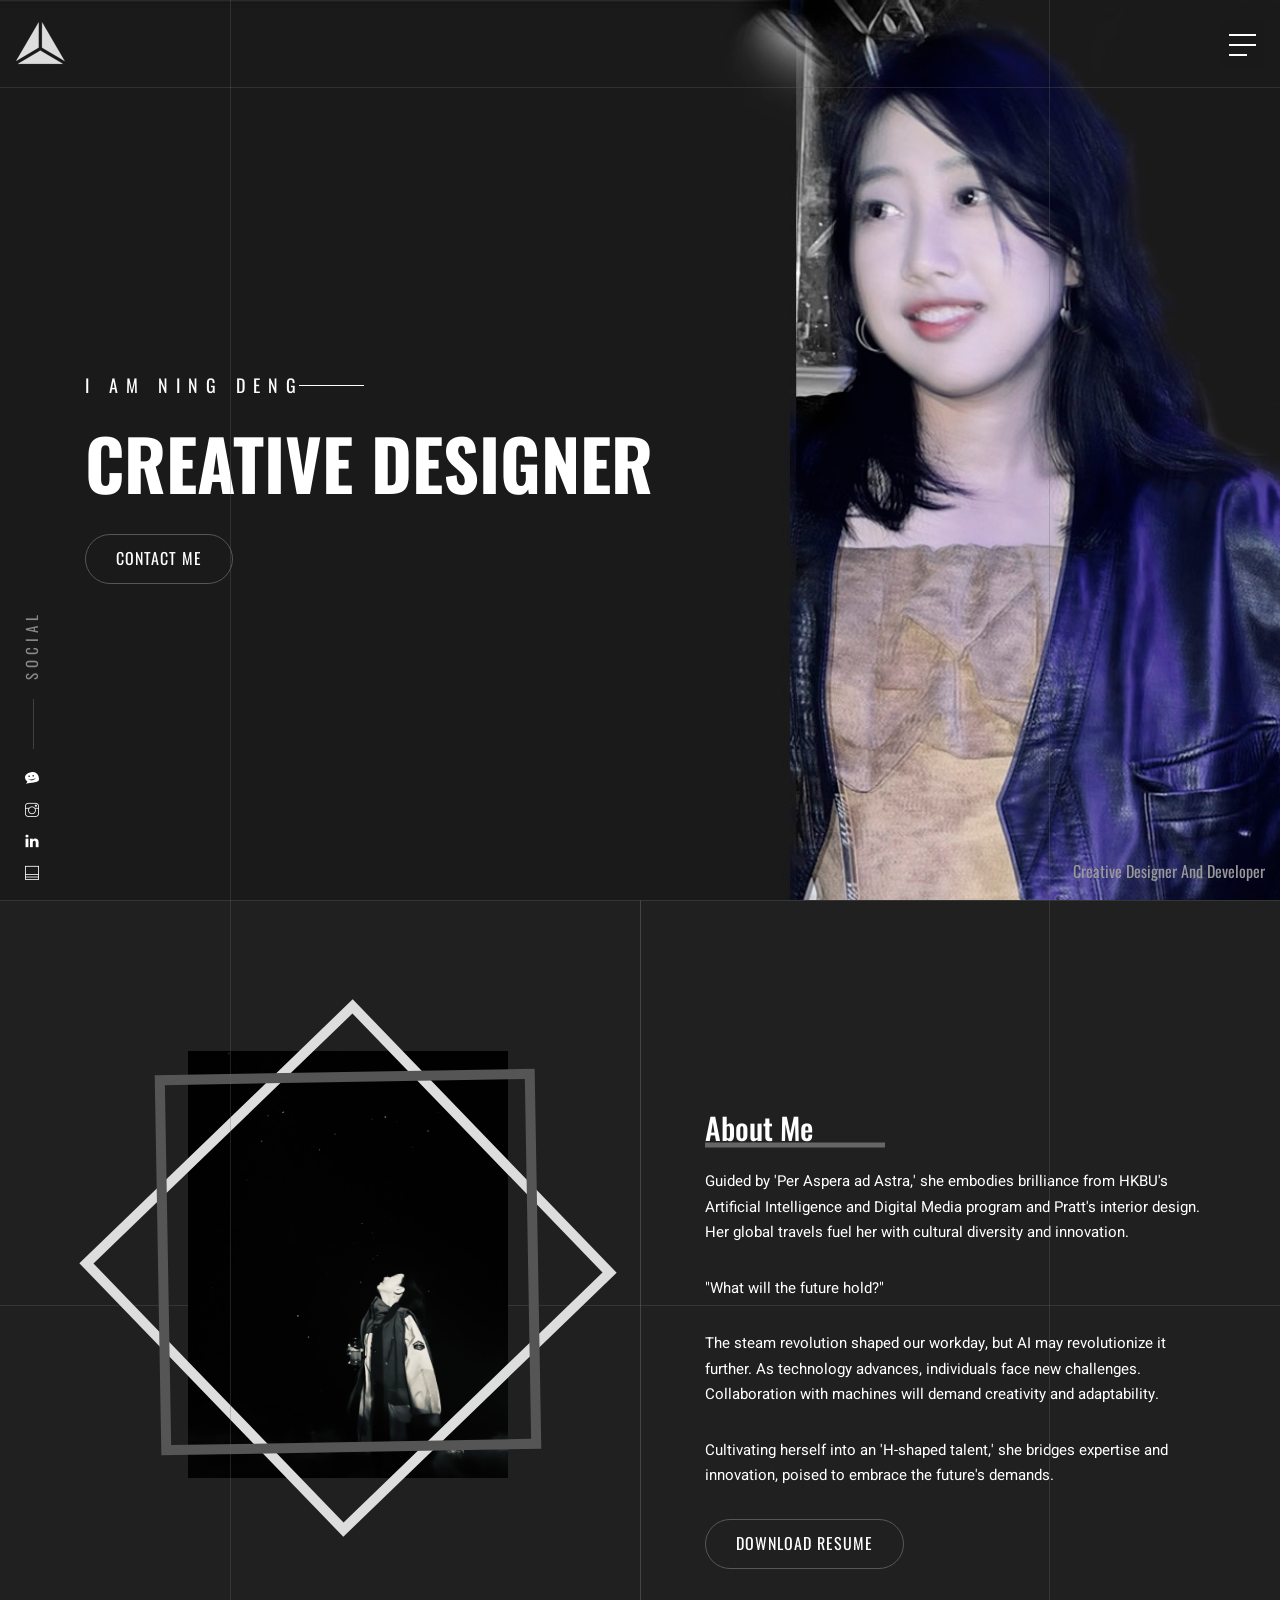
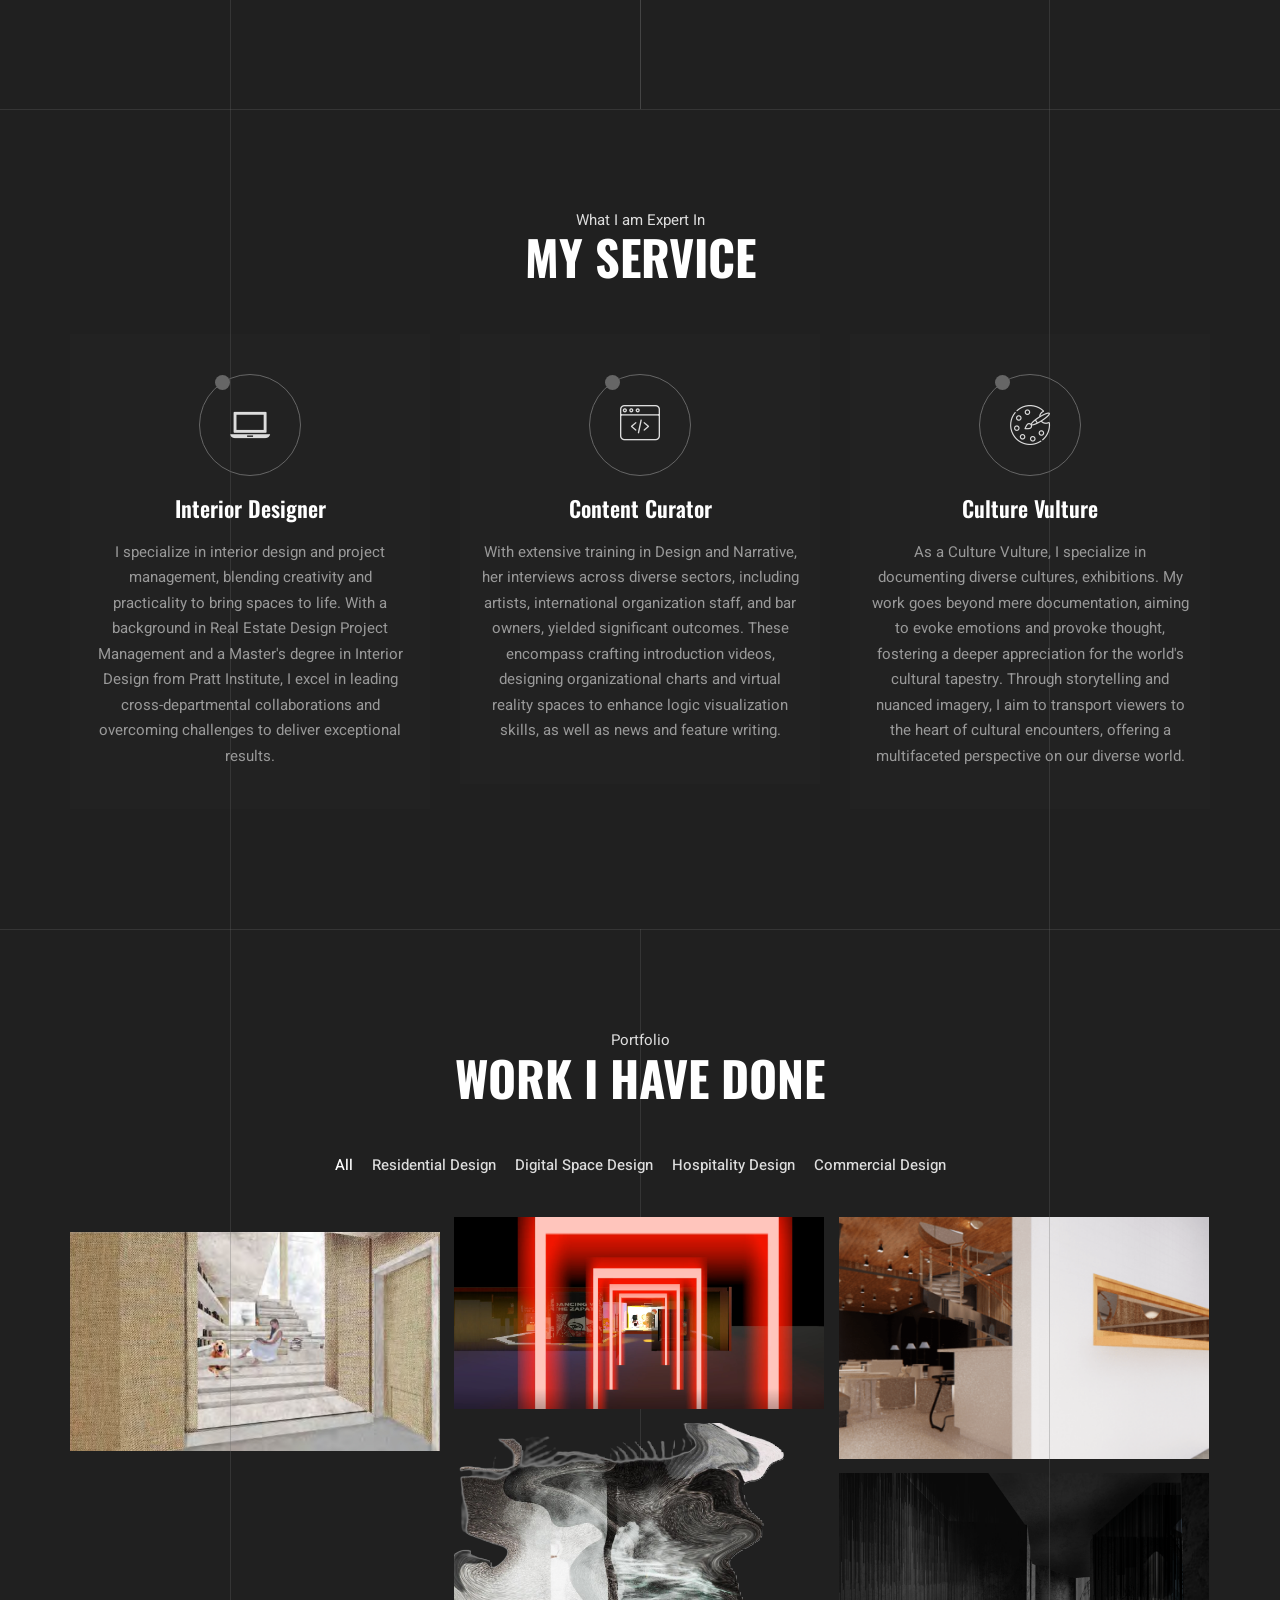
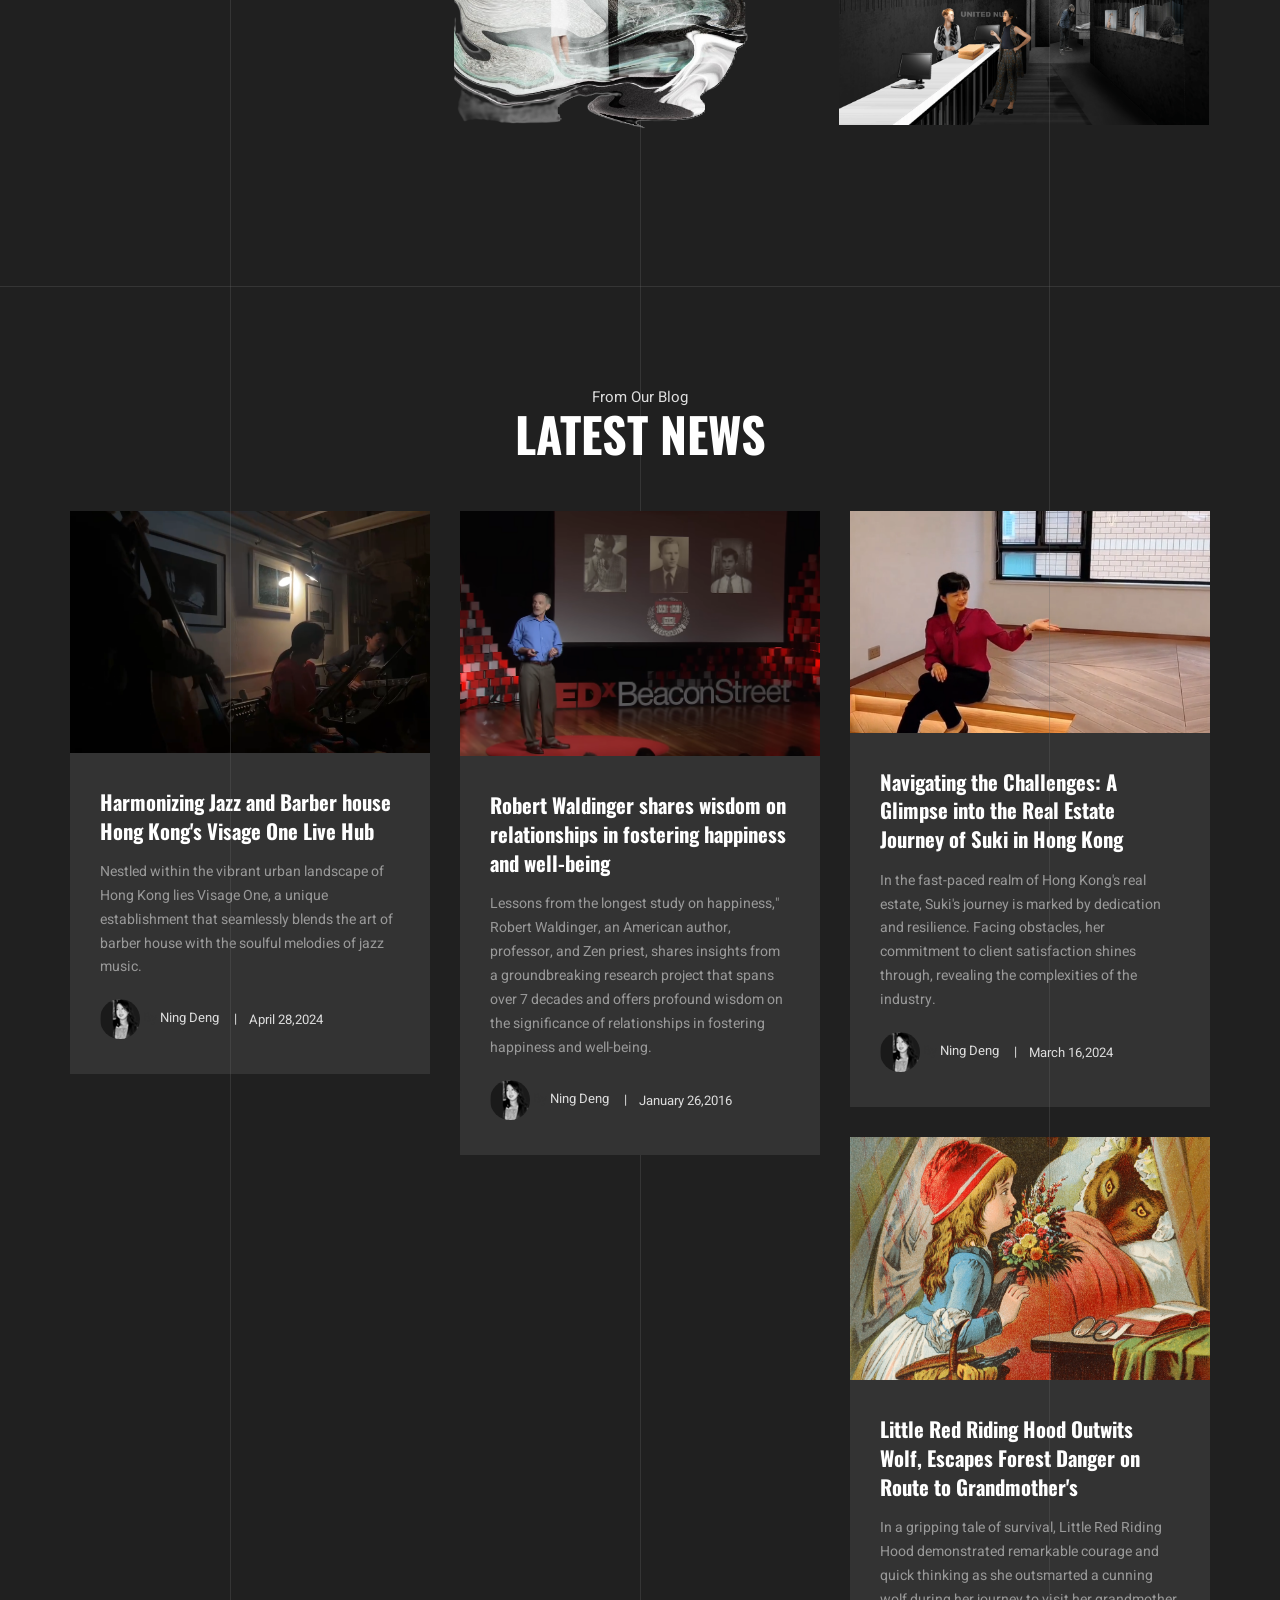
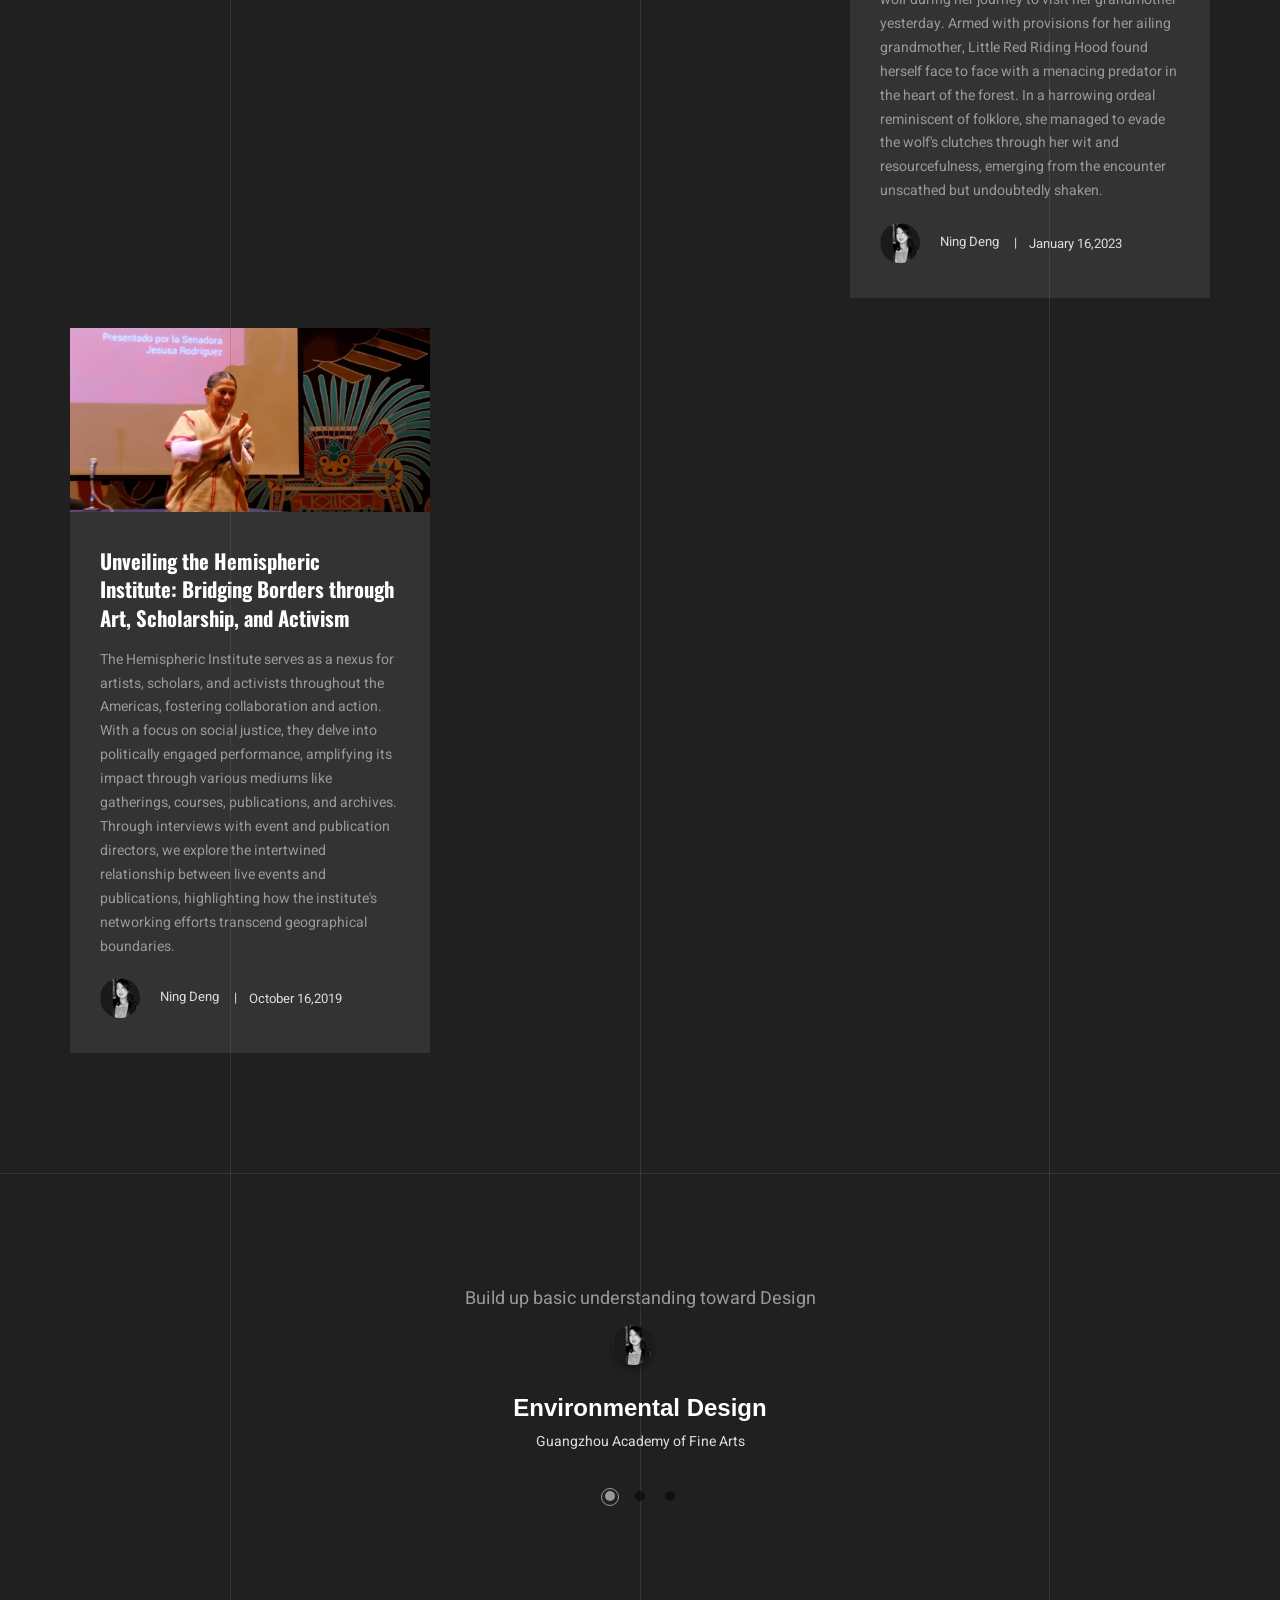
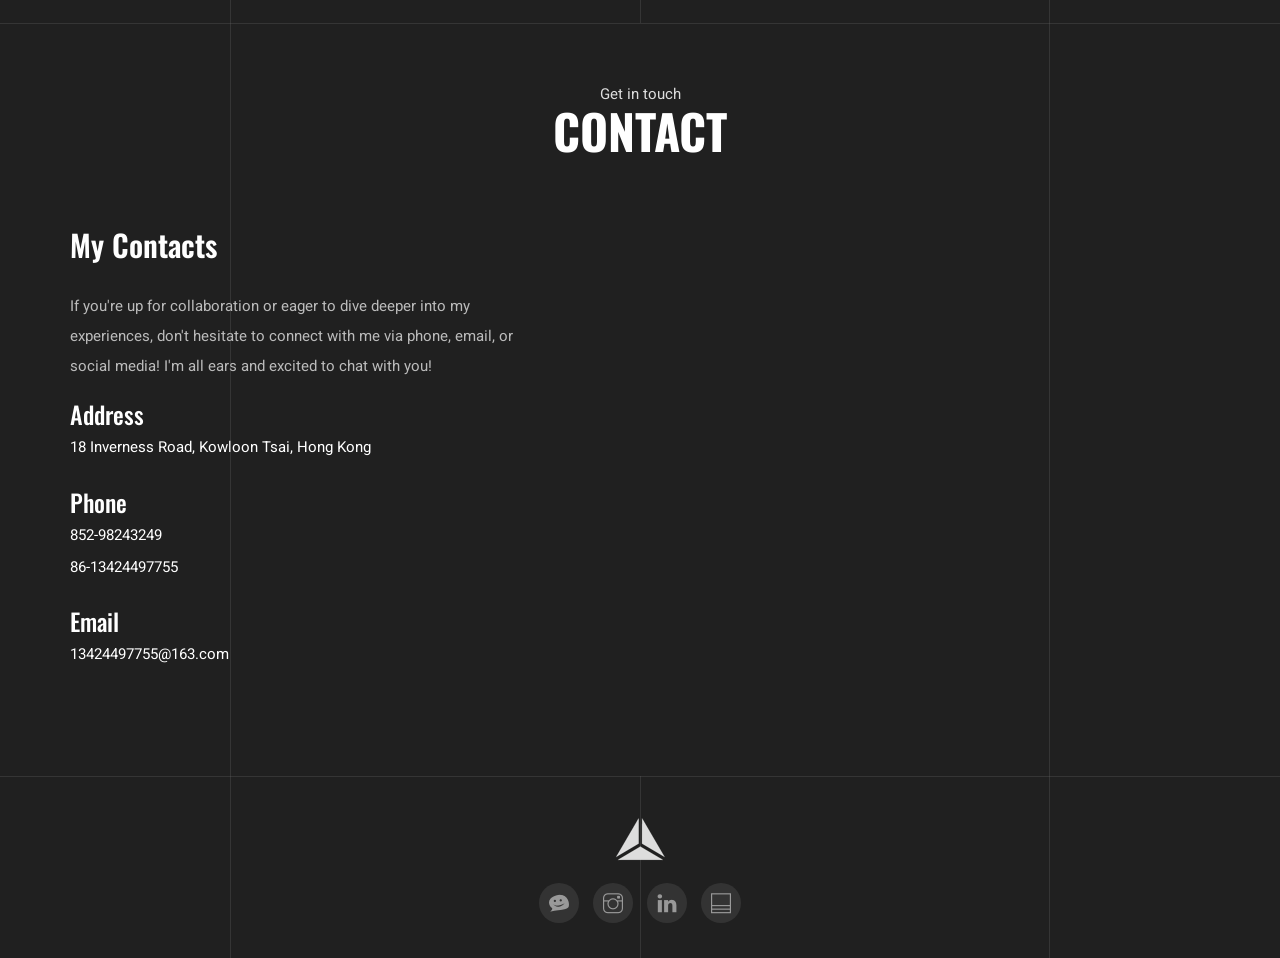
==== commit f959171a: "Update index.html" ====
--- a/index.html
+++ b/index.html
@@ -289,6 +289,14 @@
                                     </div>
                                 </a>
                             </div>
+                            <div class="grid Commercial">
+                                <a href="https://www.kinpan.com/detail/index/1685529630562054669987" class="fancybox" data-fancybox-group="gall-1">
+                                    <img src="assets\images\gallery\zlt.jpg" alt class="img img-responsive">
+                                    <div class="icon">
+                                        <i class="ti-plus"></i>
+                                    </div>
+                                </a>
+                            </div>
                         </div>
                     </div>
                 </div> <!-- end row -->
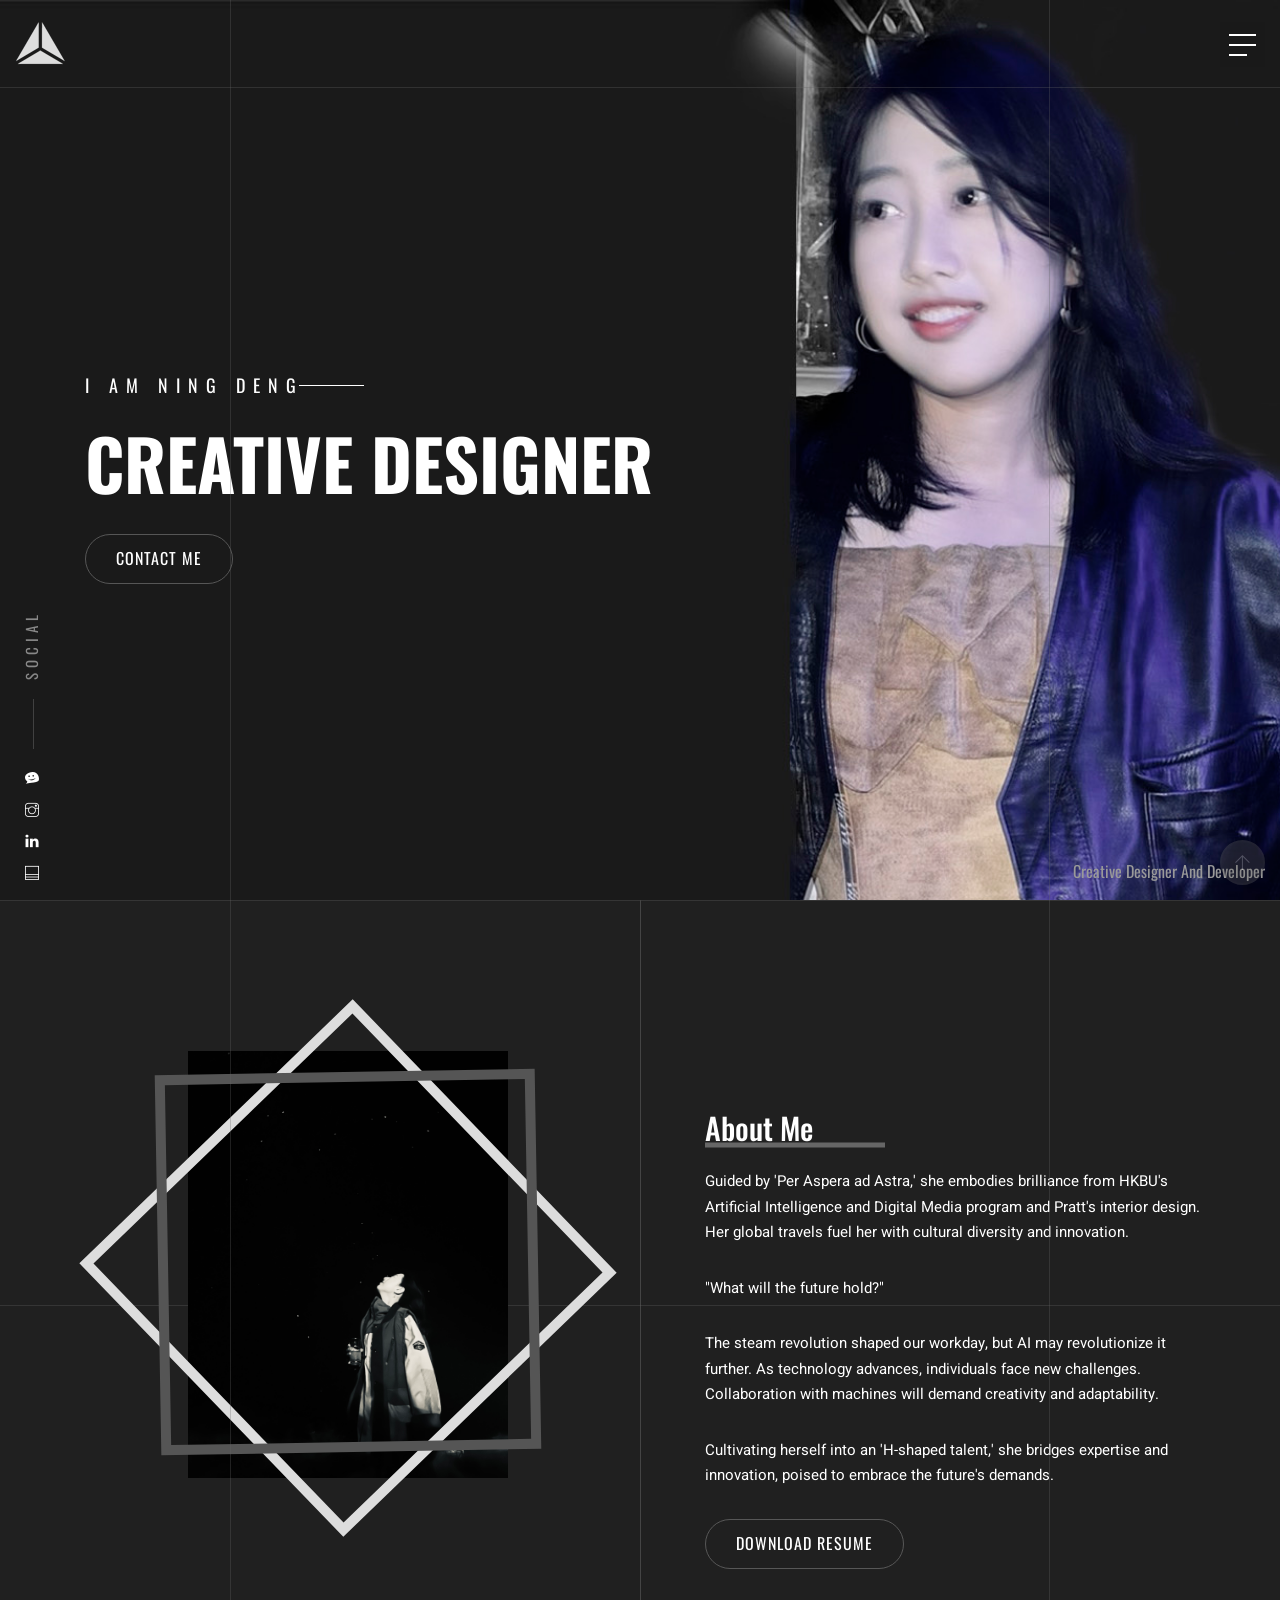
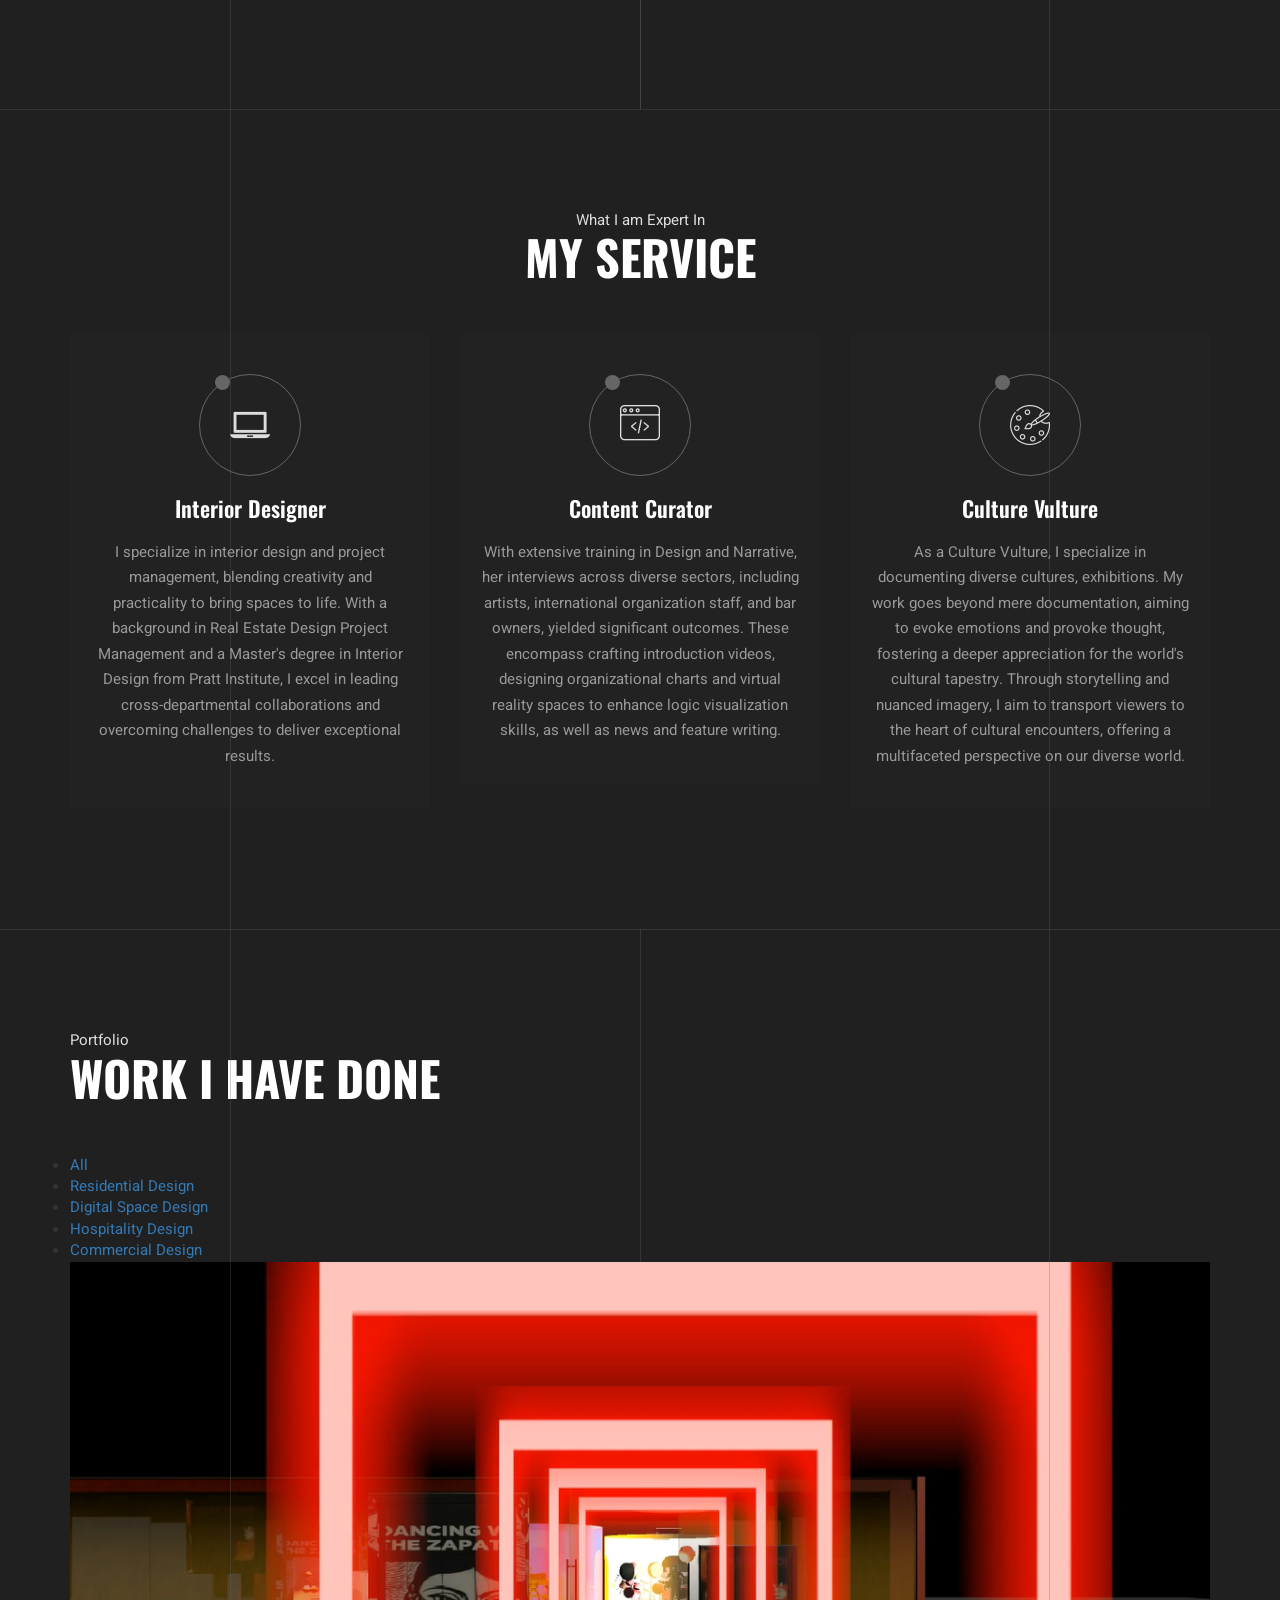
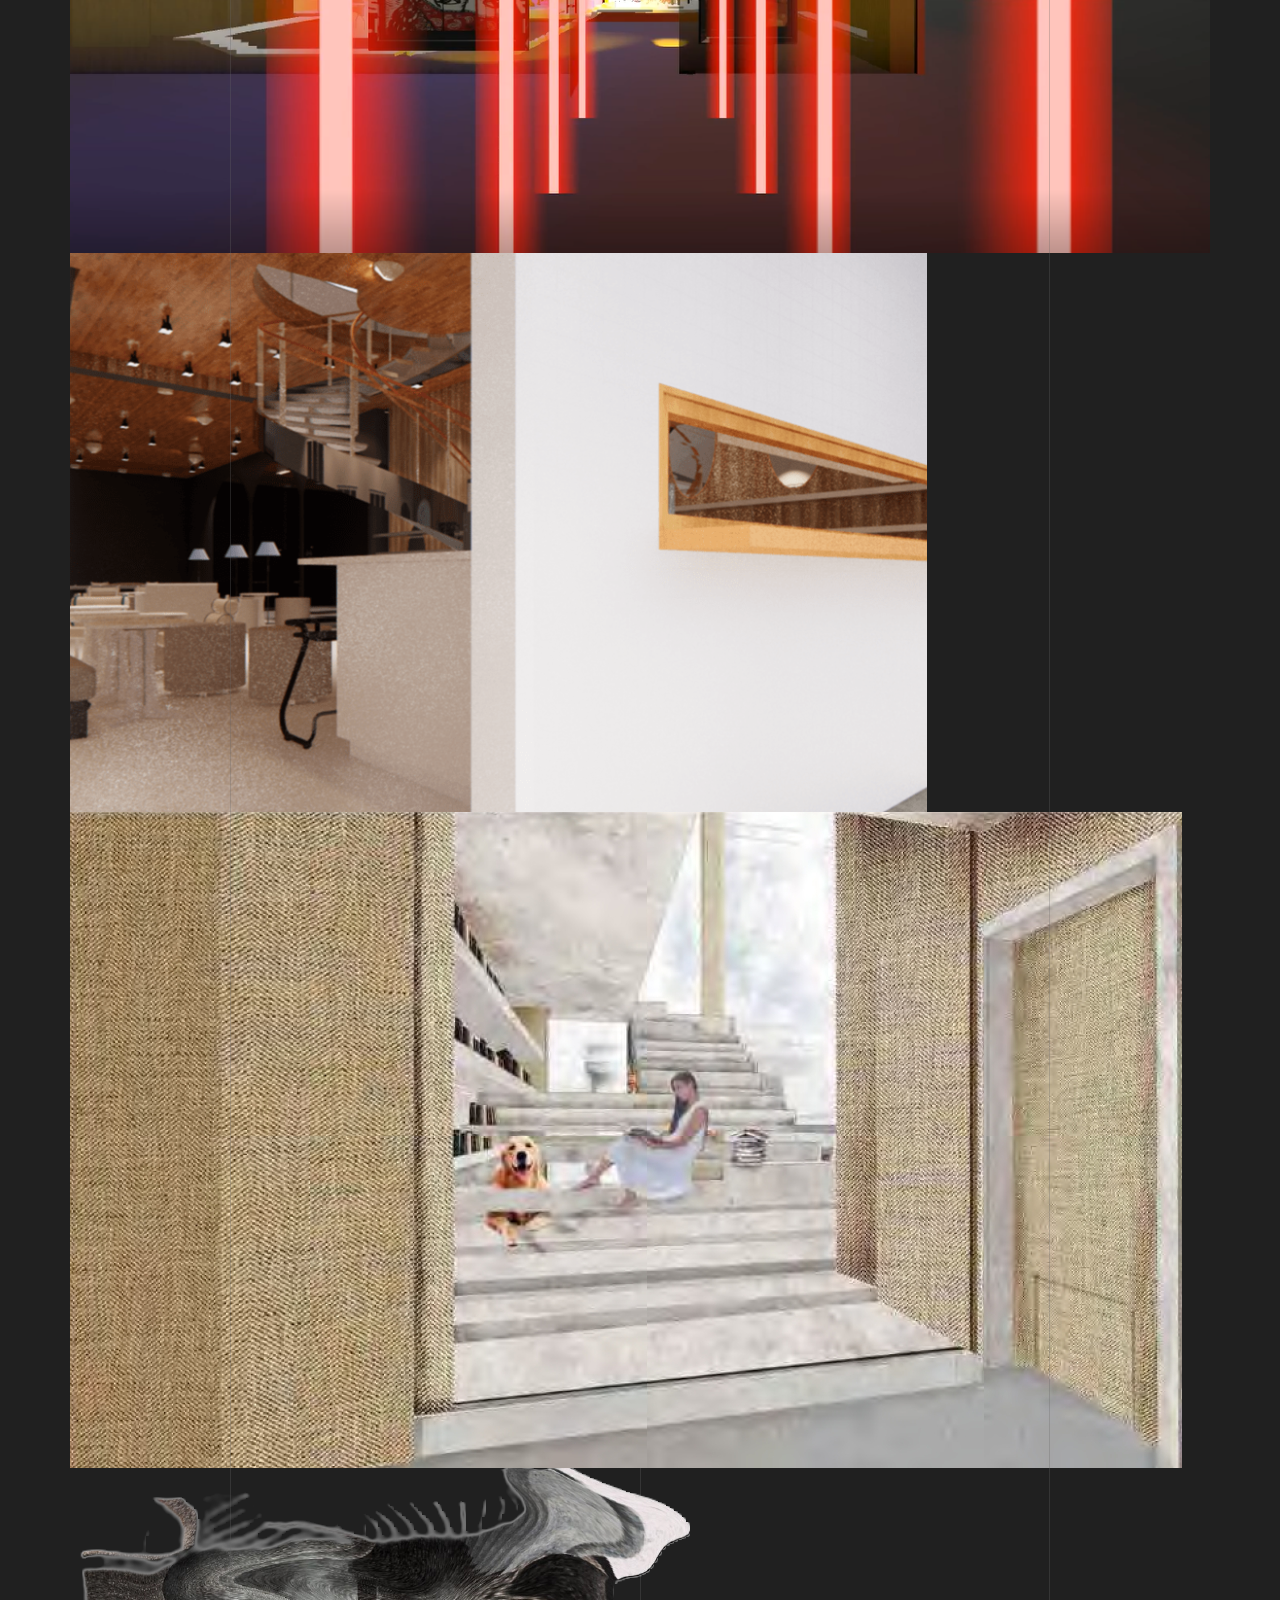
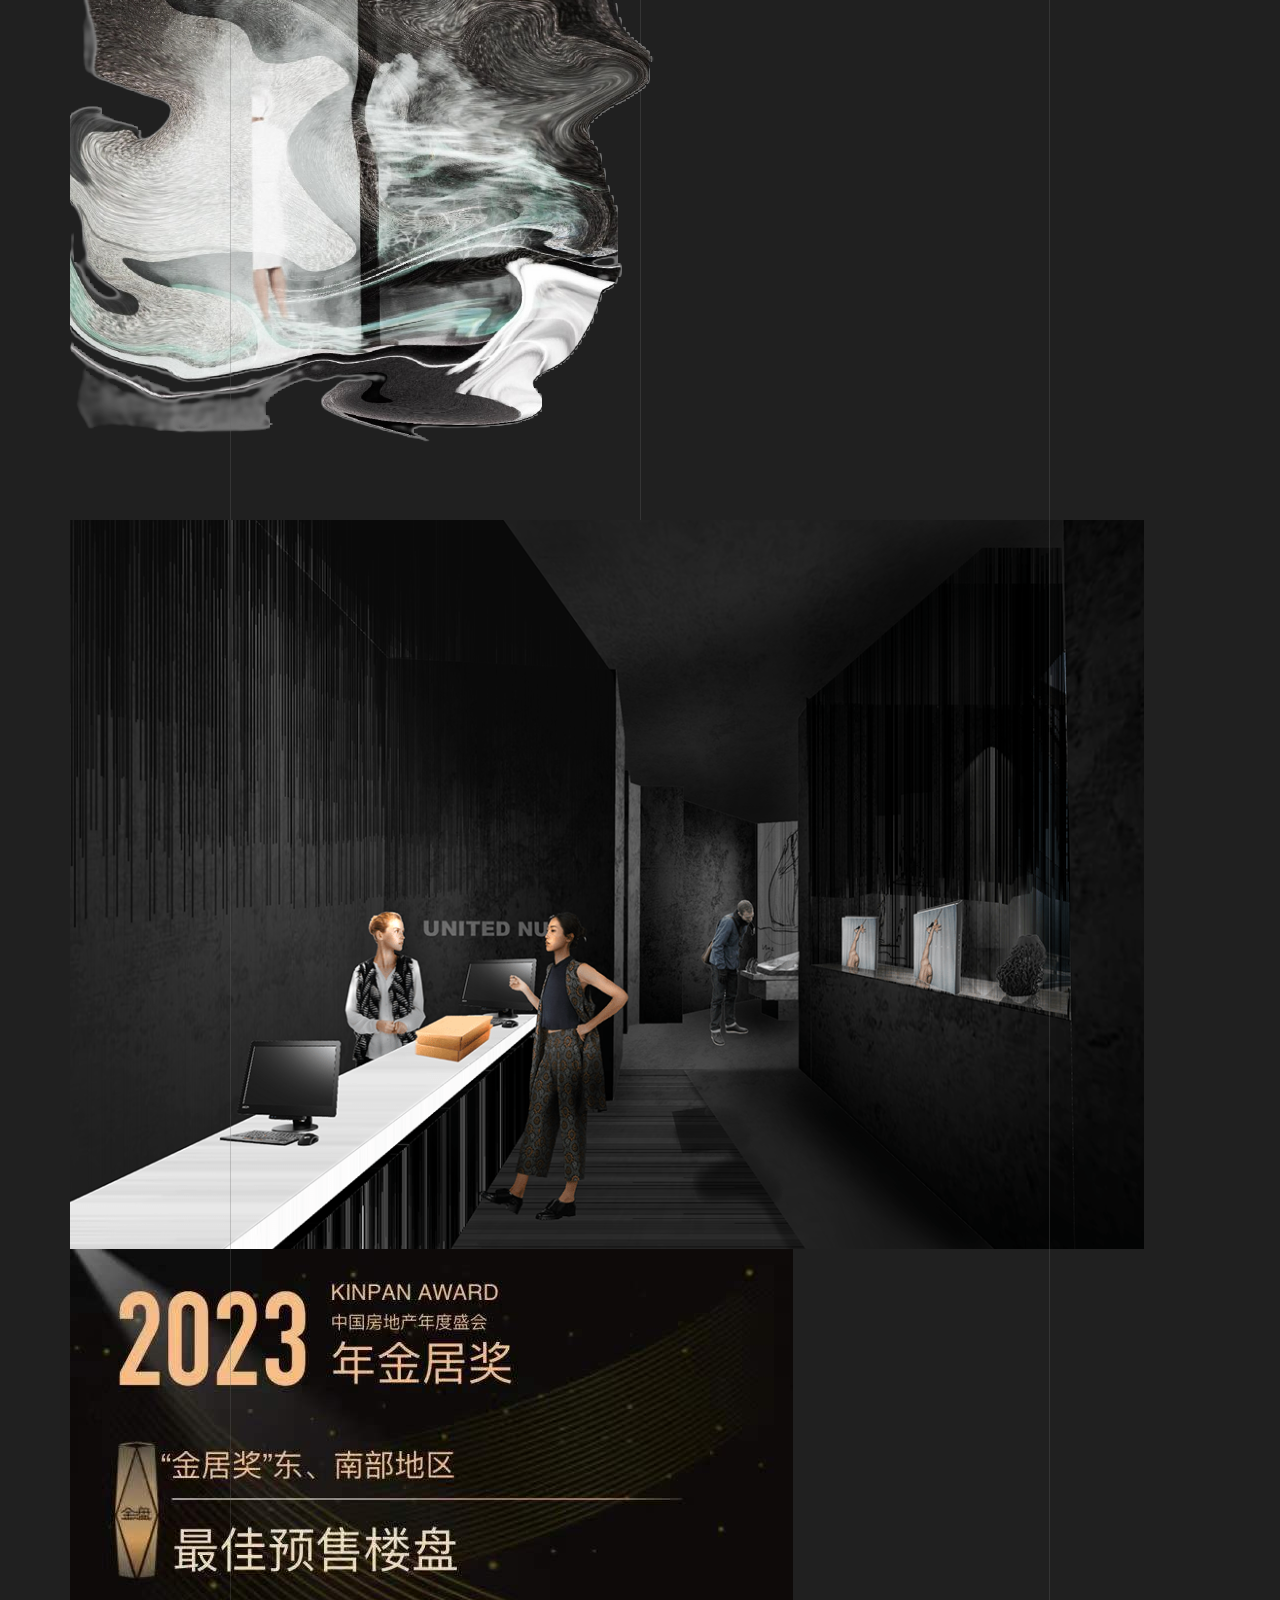
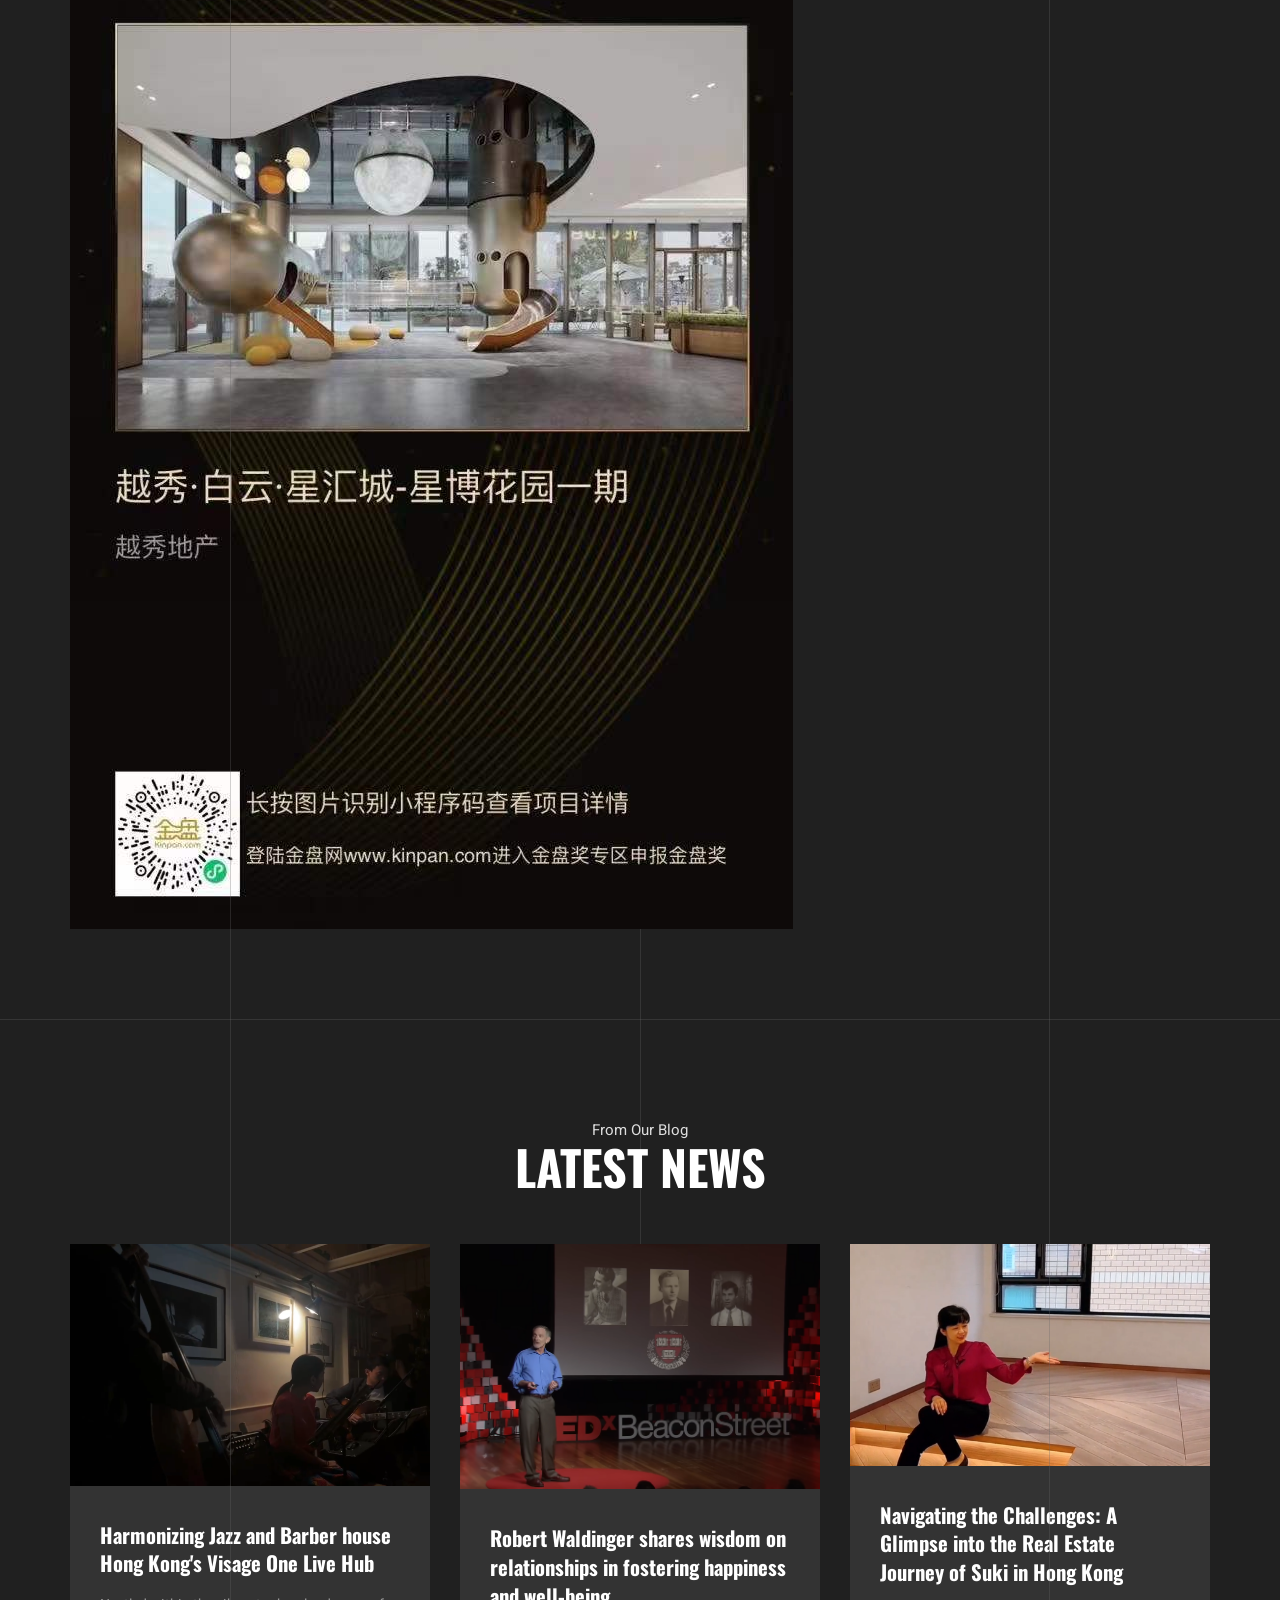
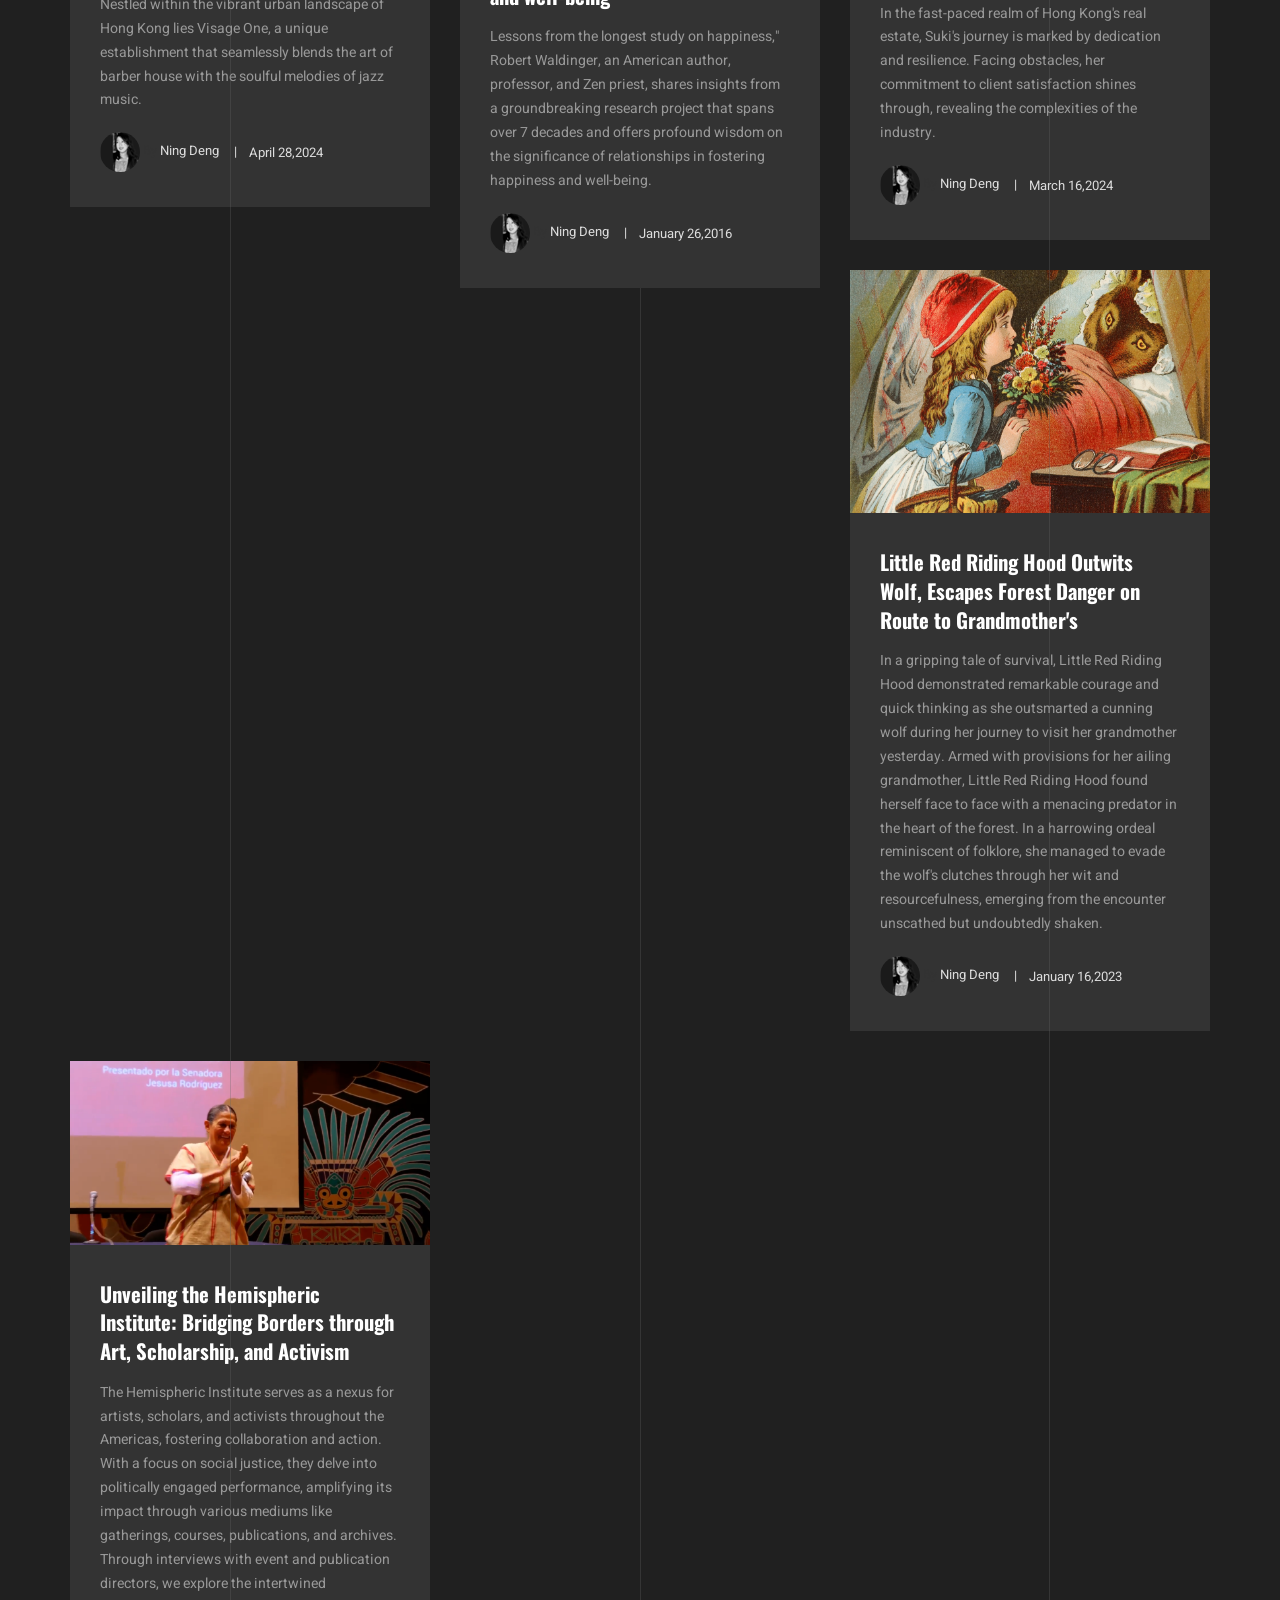
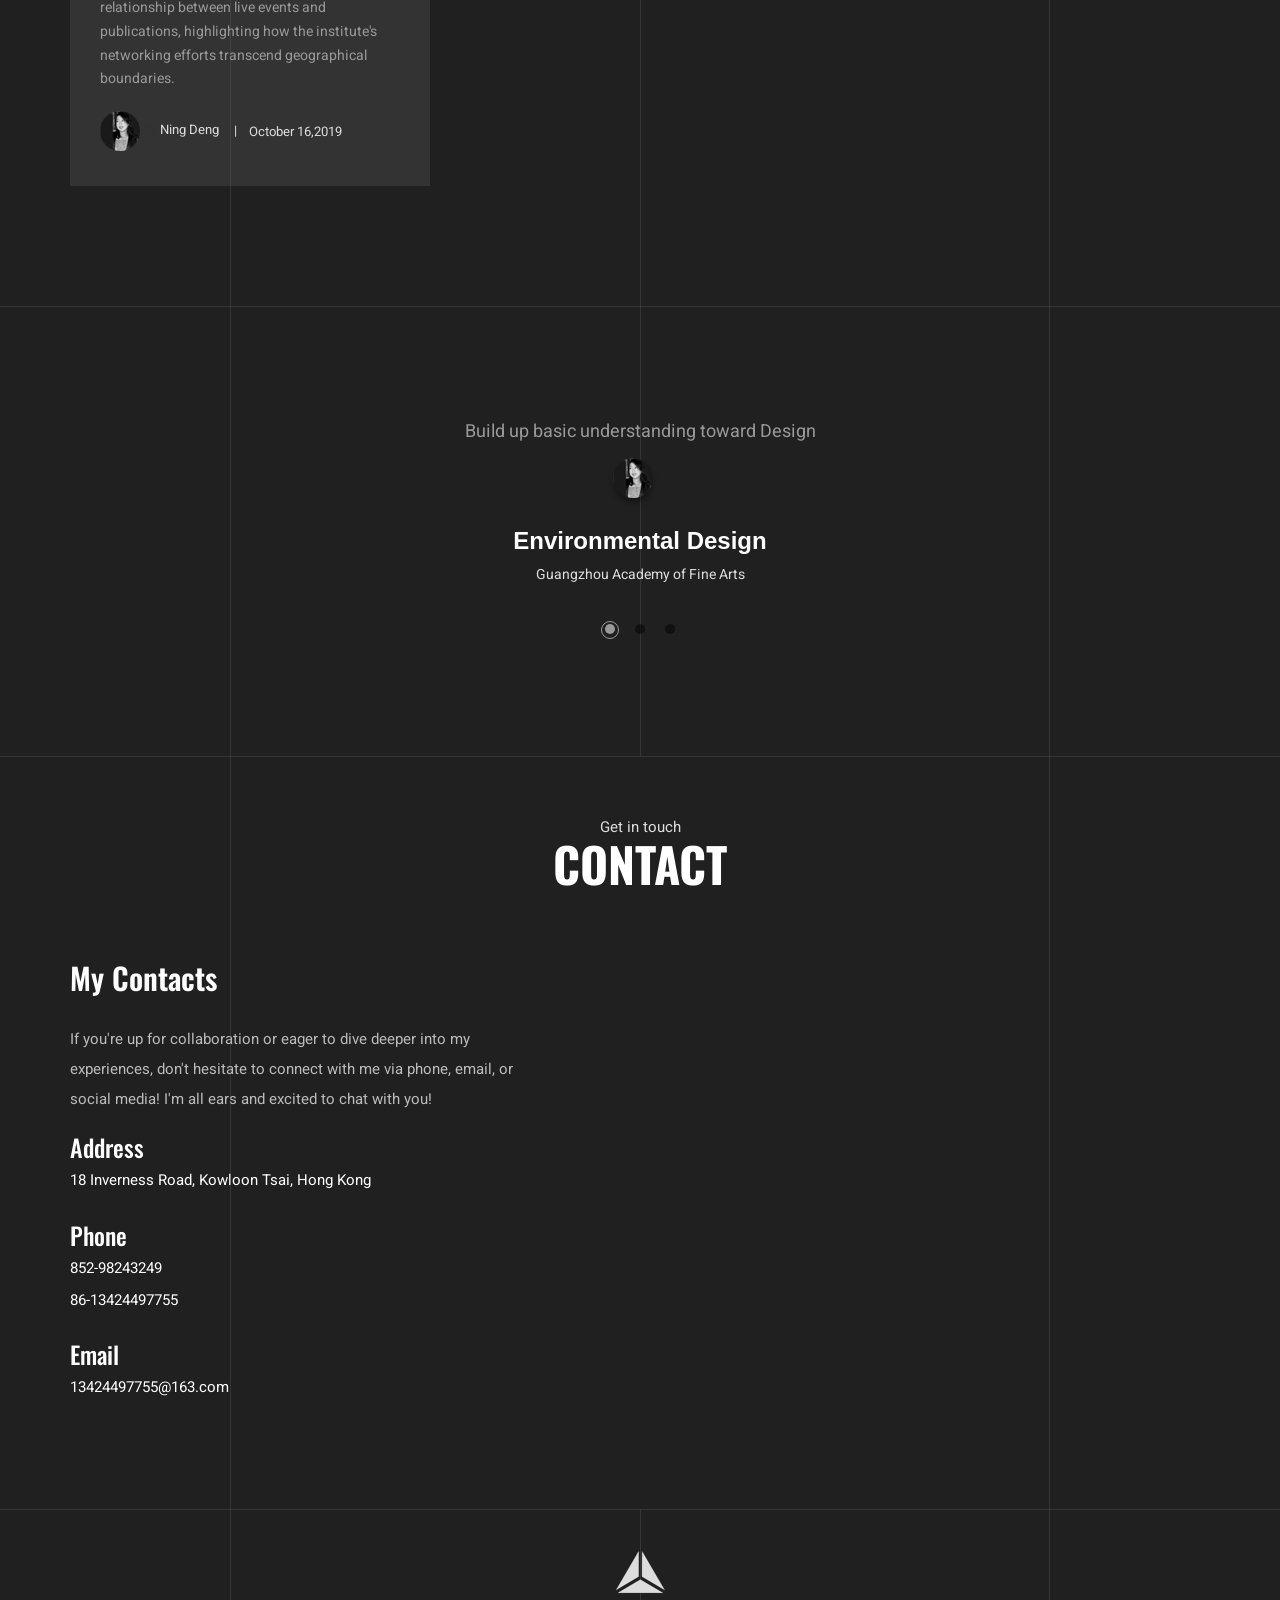
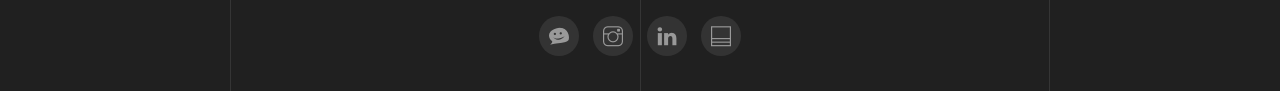
==== commit 89dbbbe2: "Update index.html" ====
--- a/index.html
+++ b/index.html
@@ -215,7 +215,7 @@
         </div>
         <!-- service-area end -->
         <!--Start project area-->  
-        <section id="protfolio" class="gallery-section section-padding">
+        <section id="blog" class="blog-section section-padding">
             <div class="container">
                 <div class="row">
                     <div class="col col-xs-12 sortable-gallery">
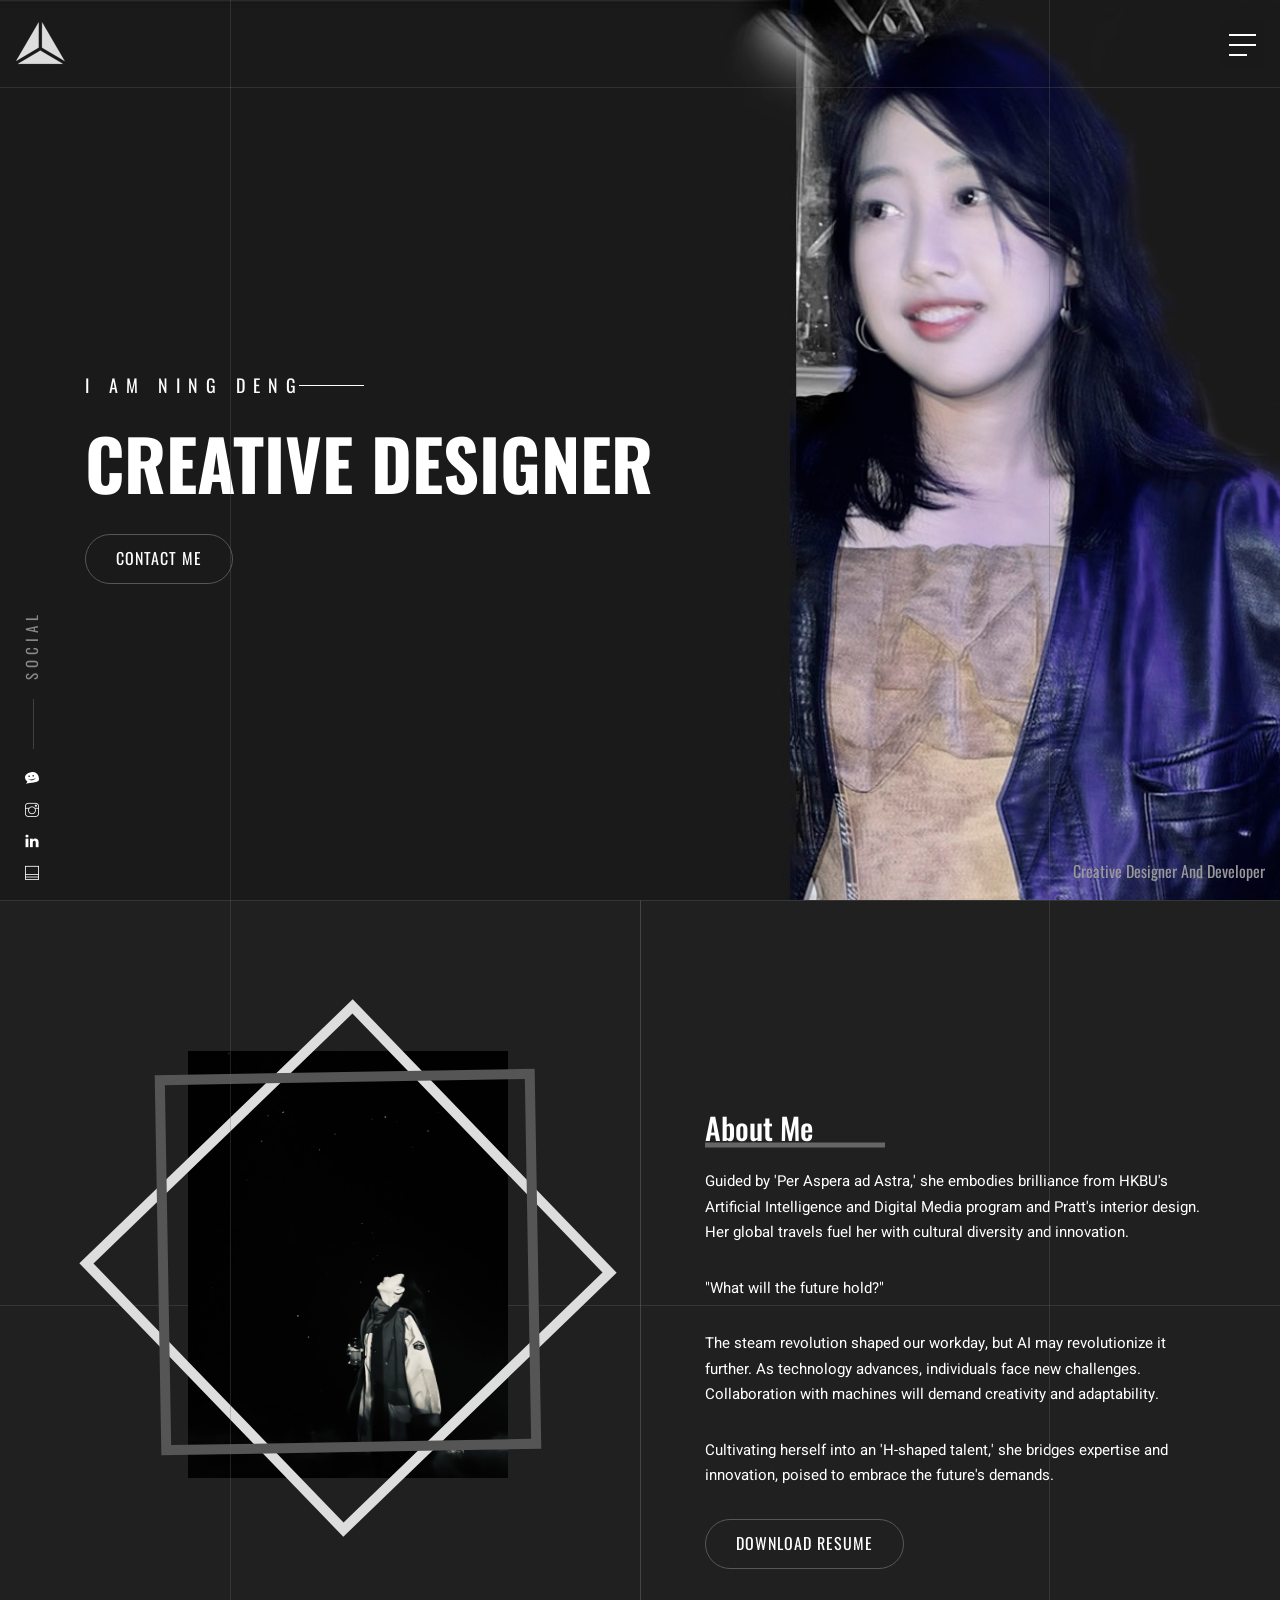
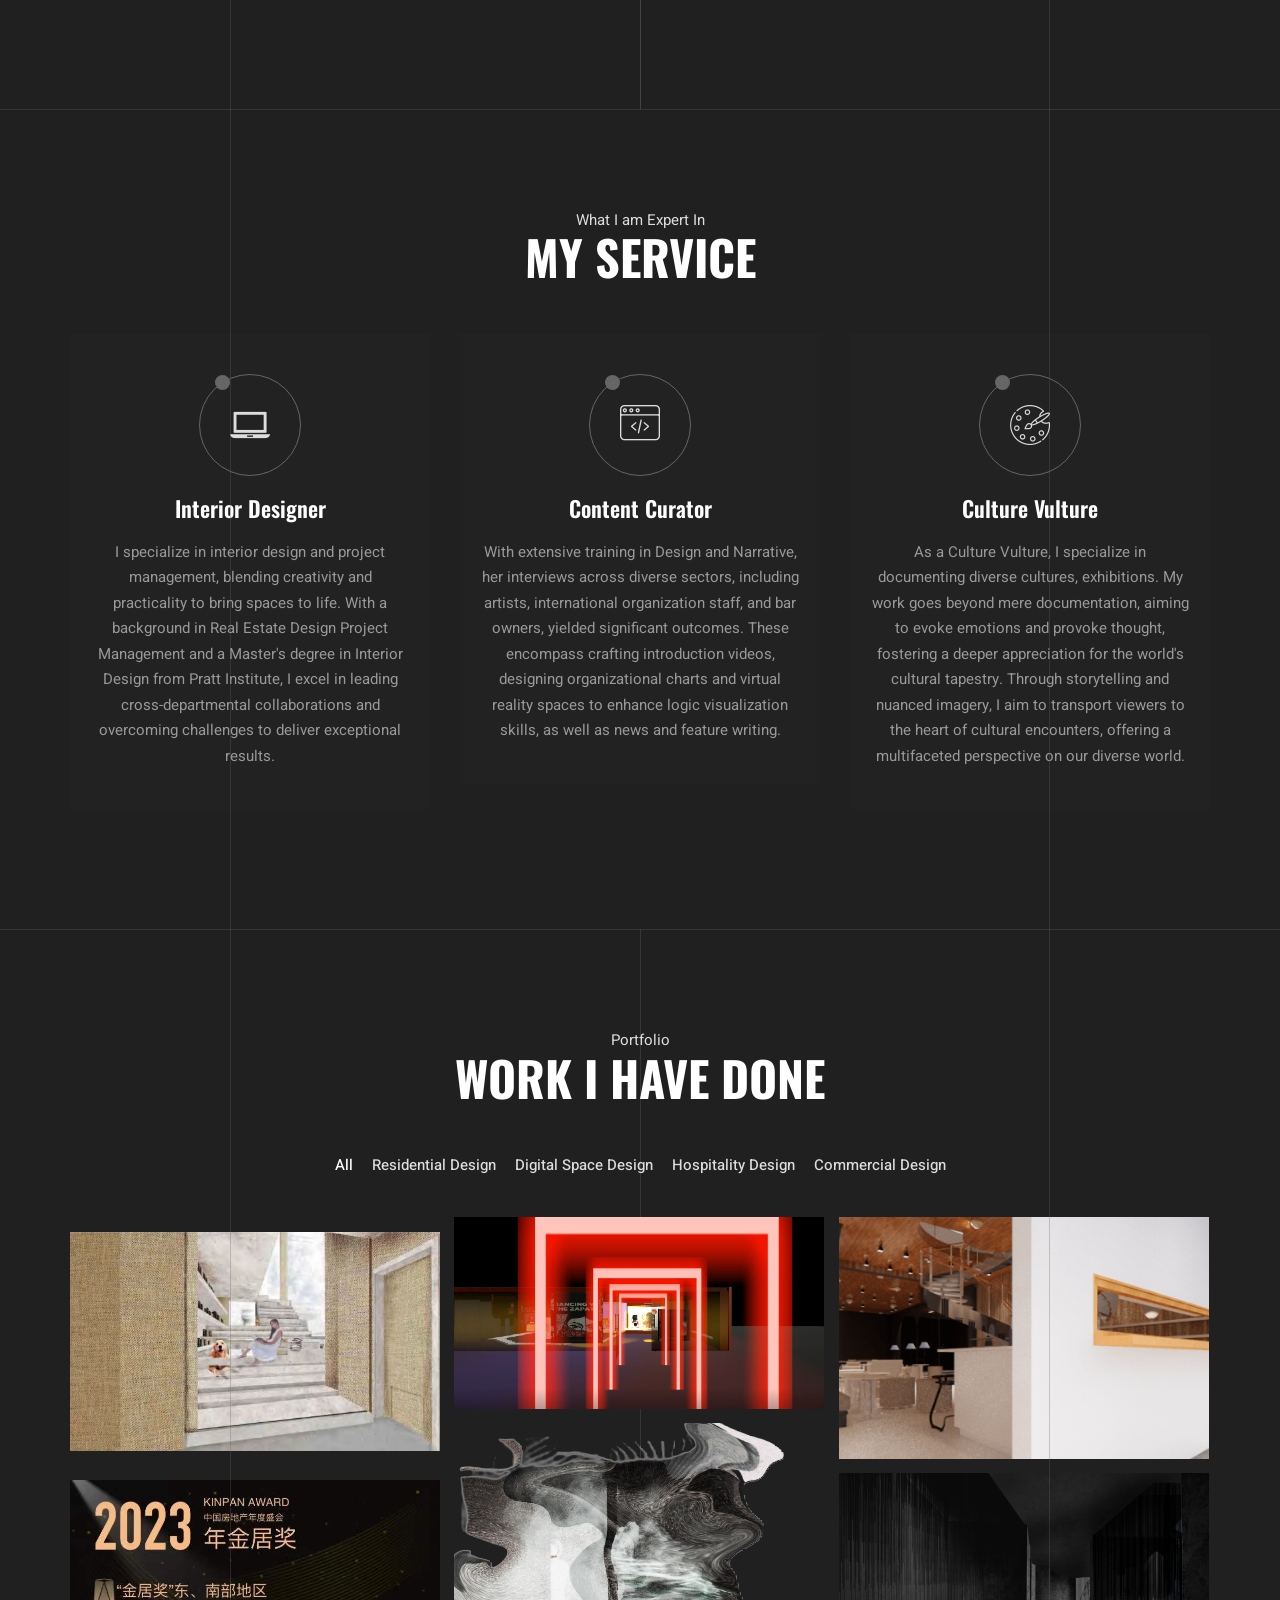
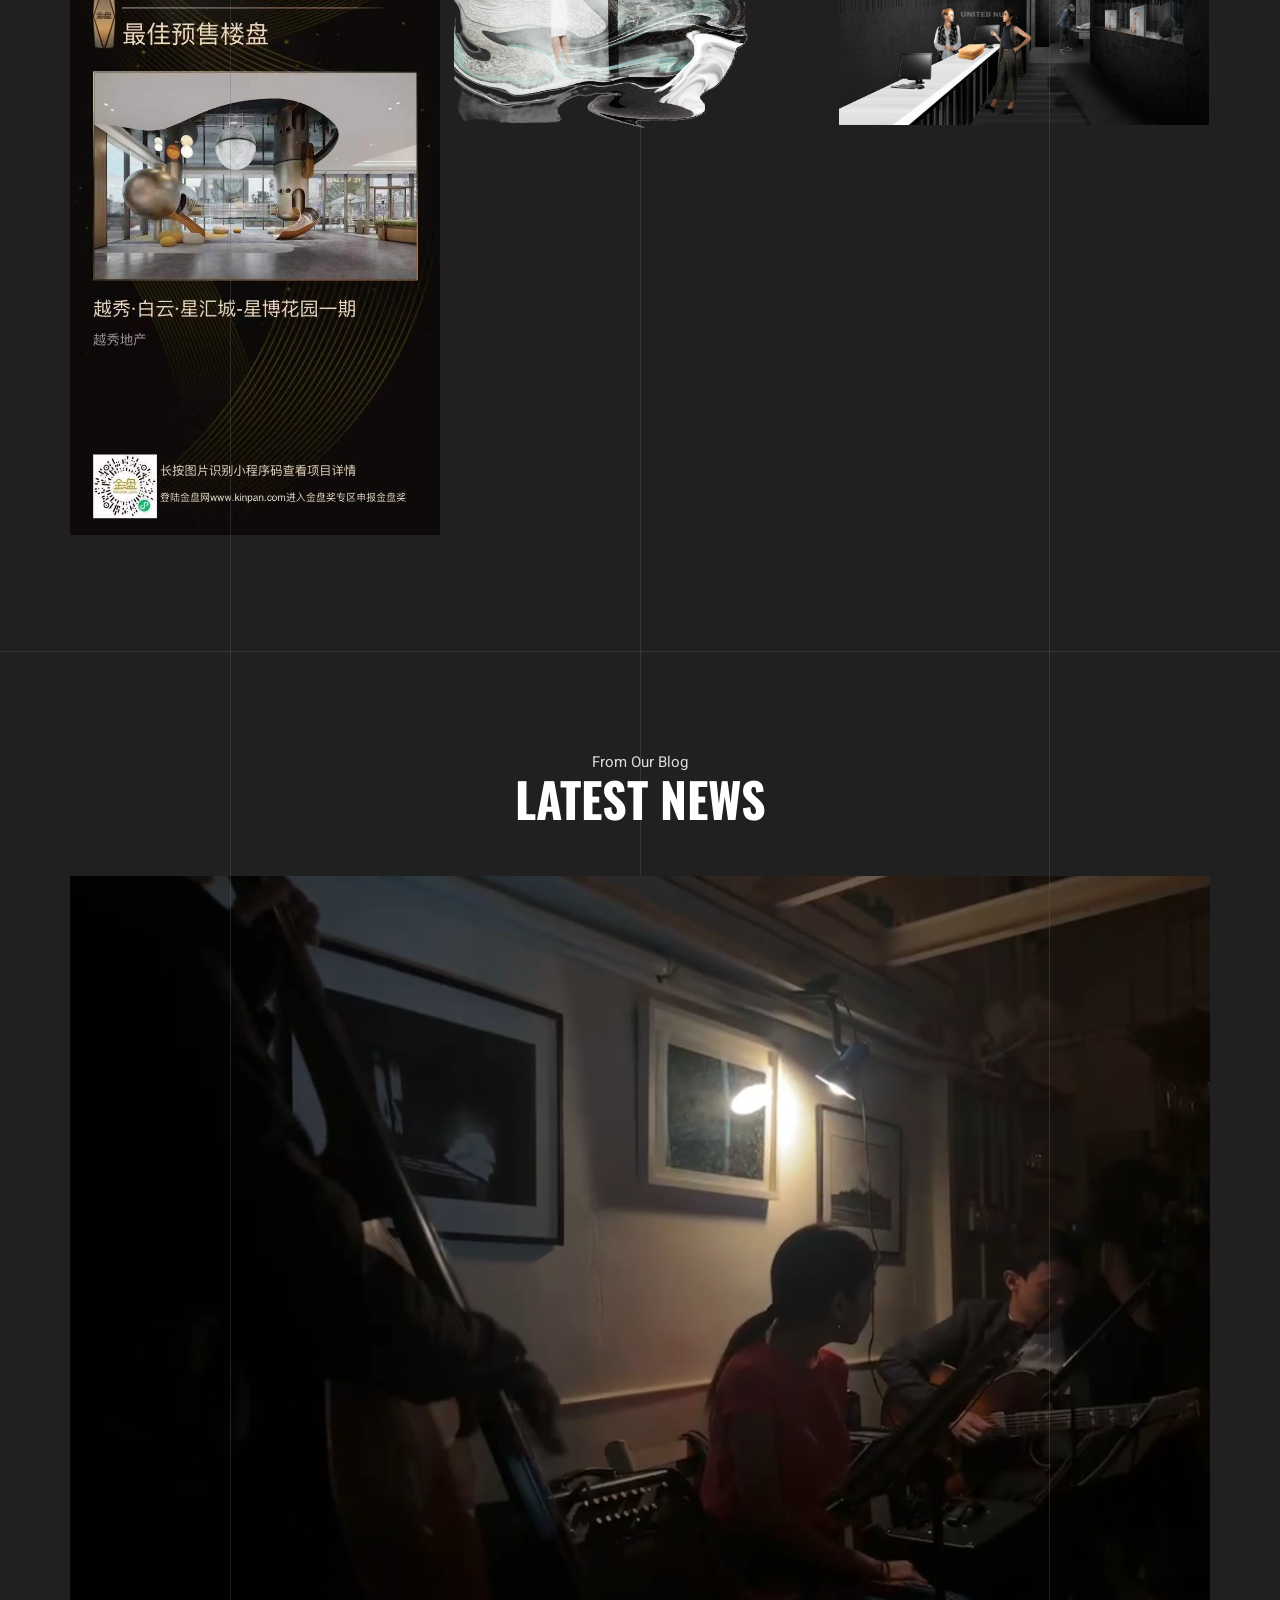
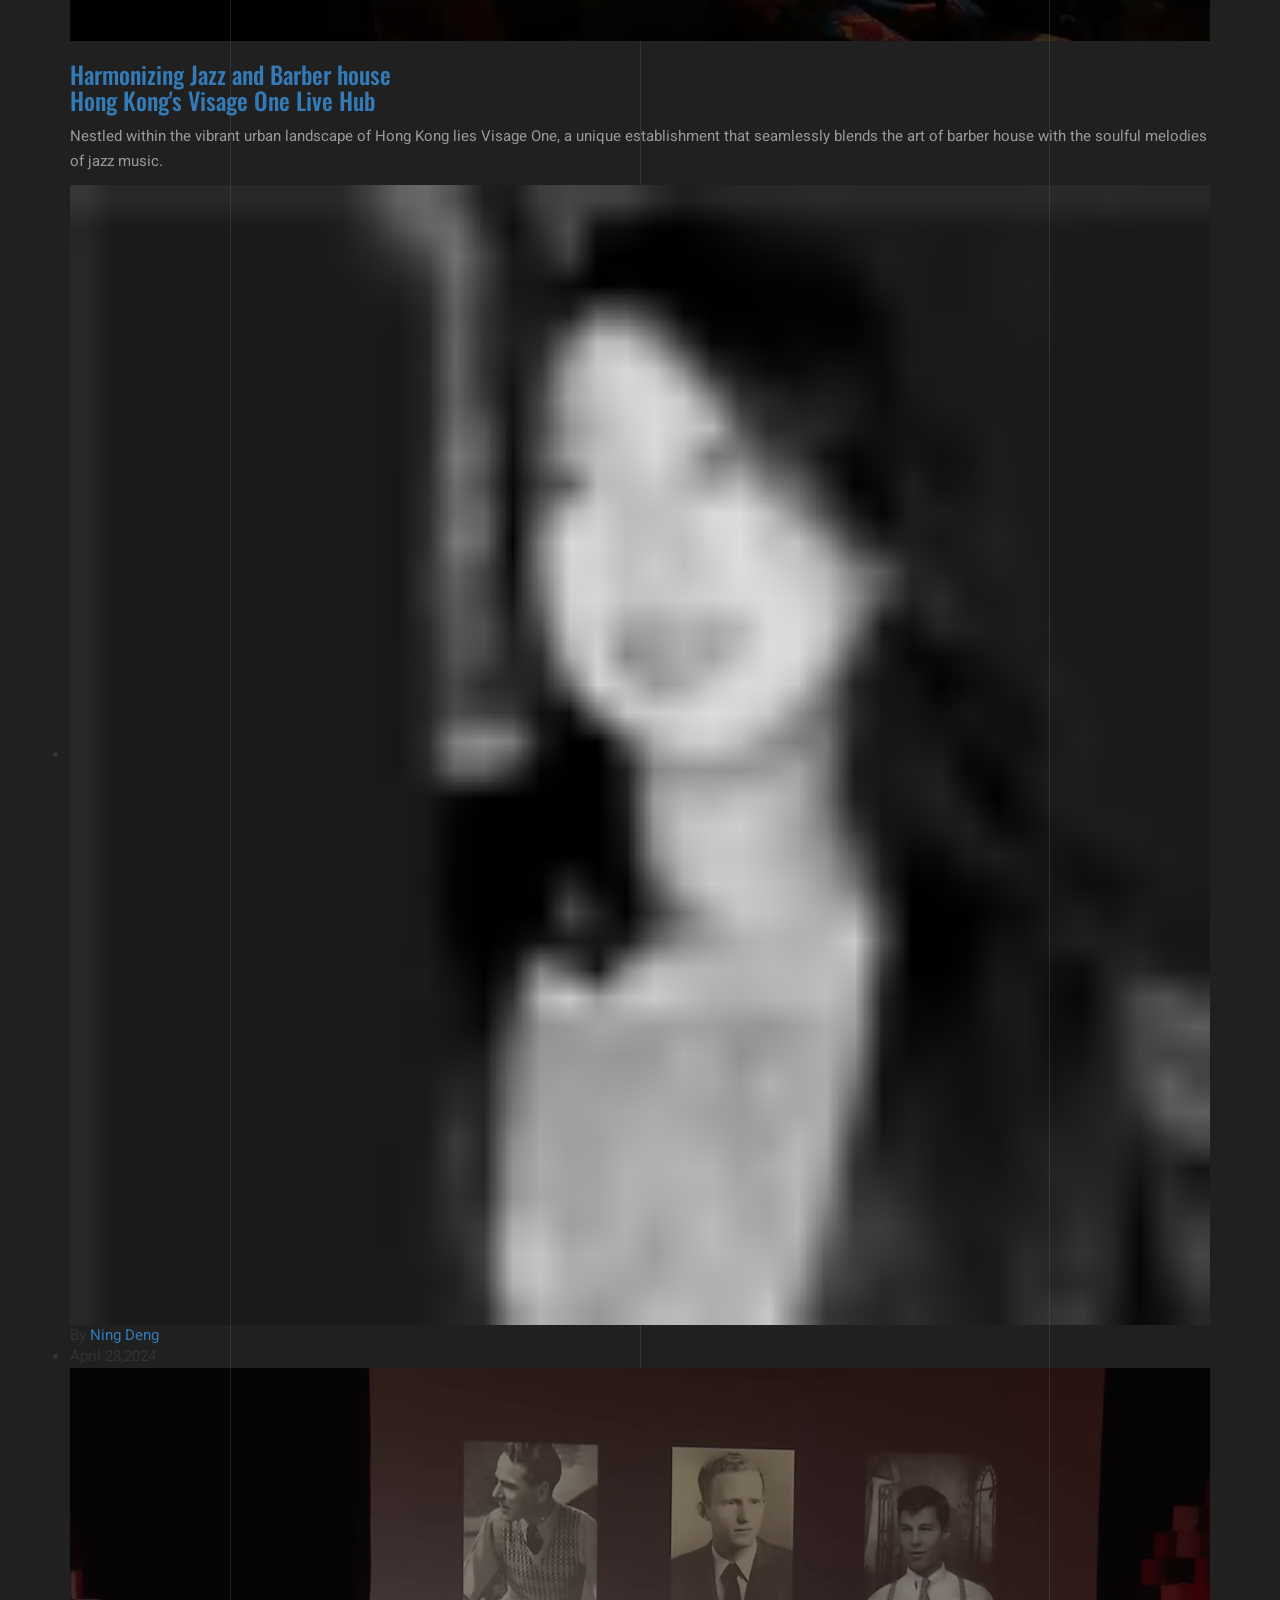
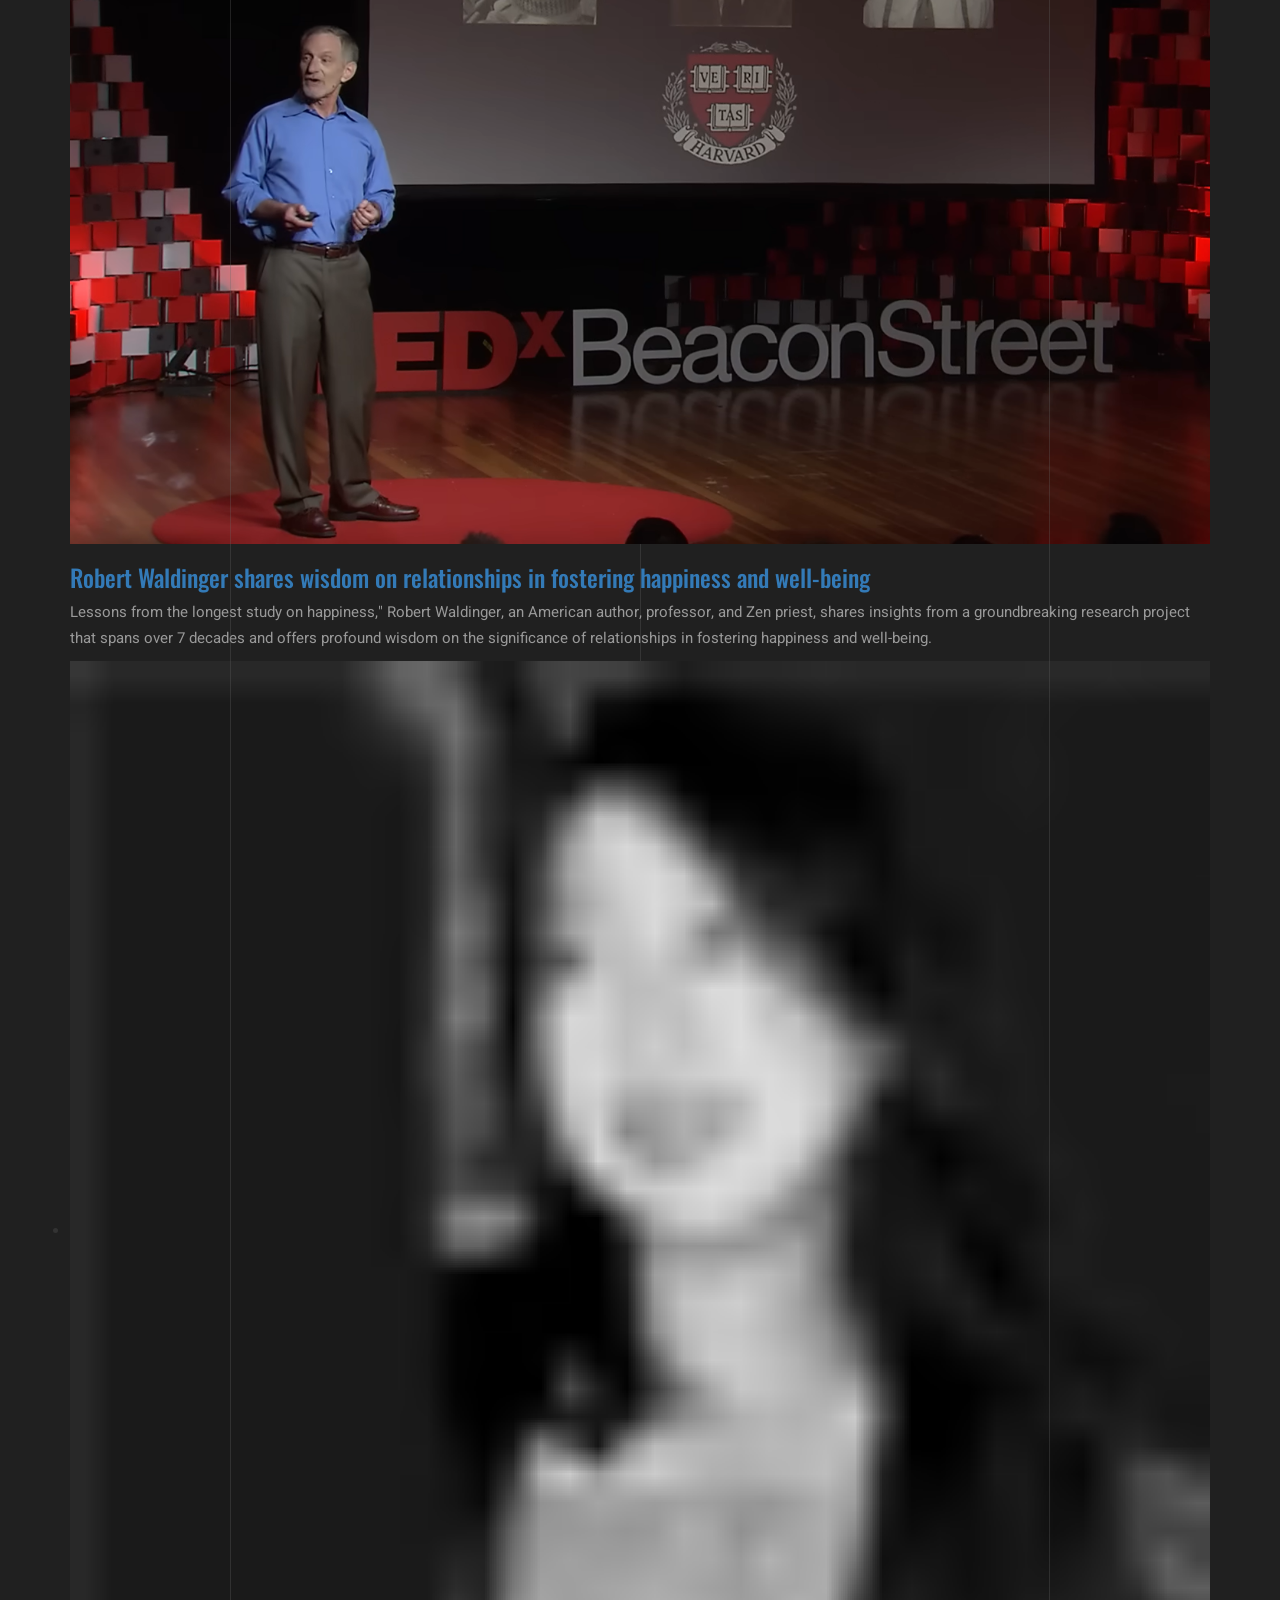
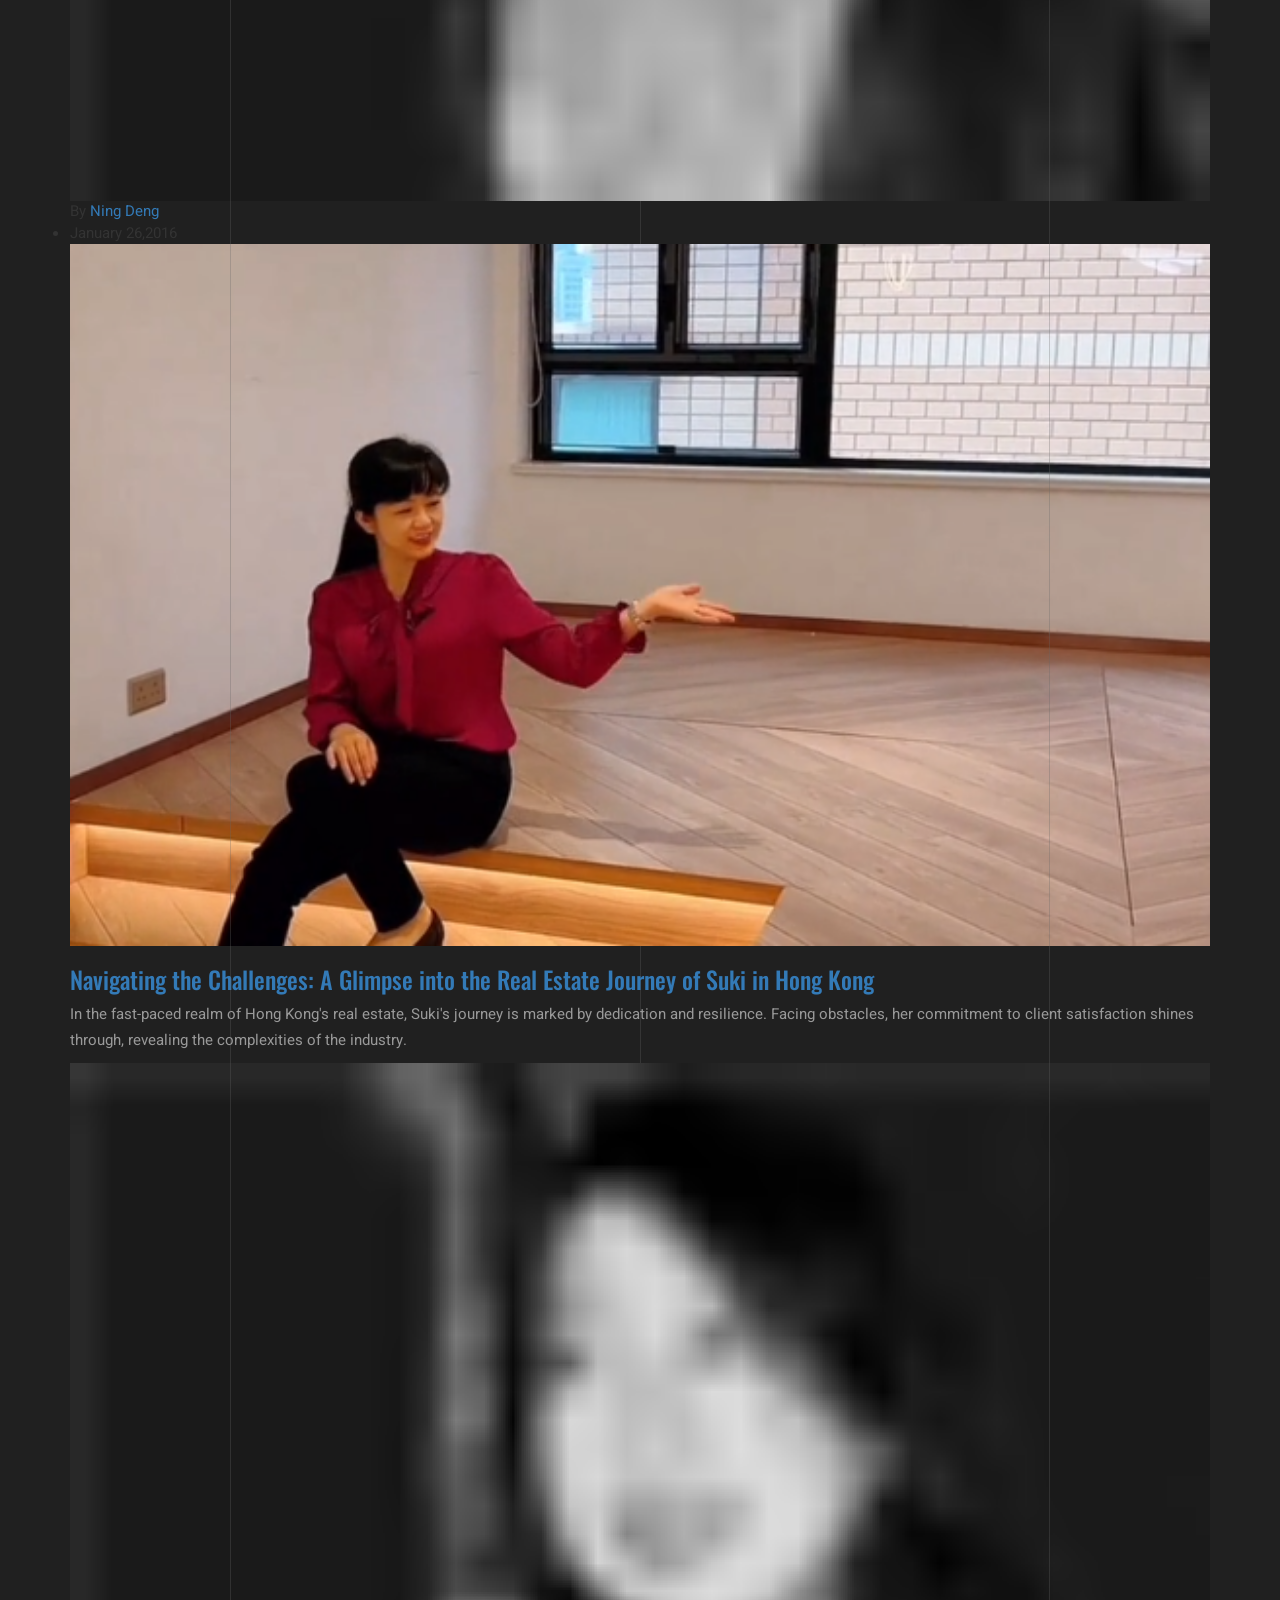
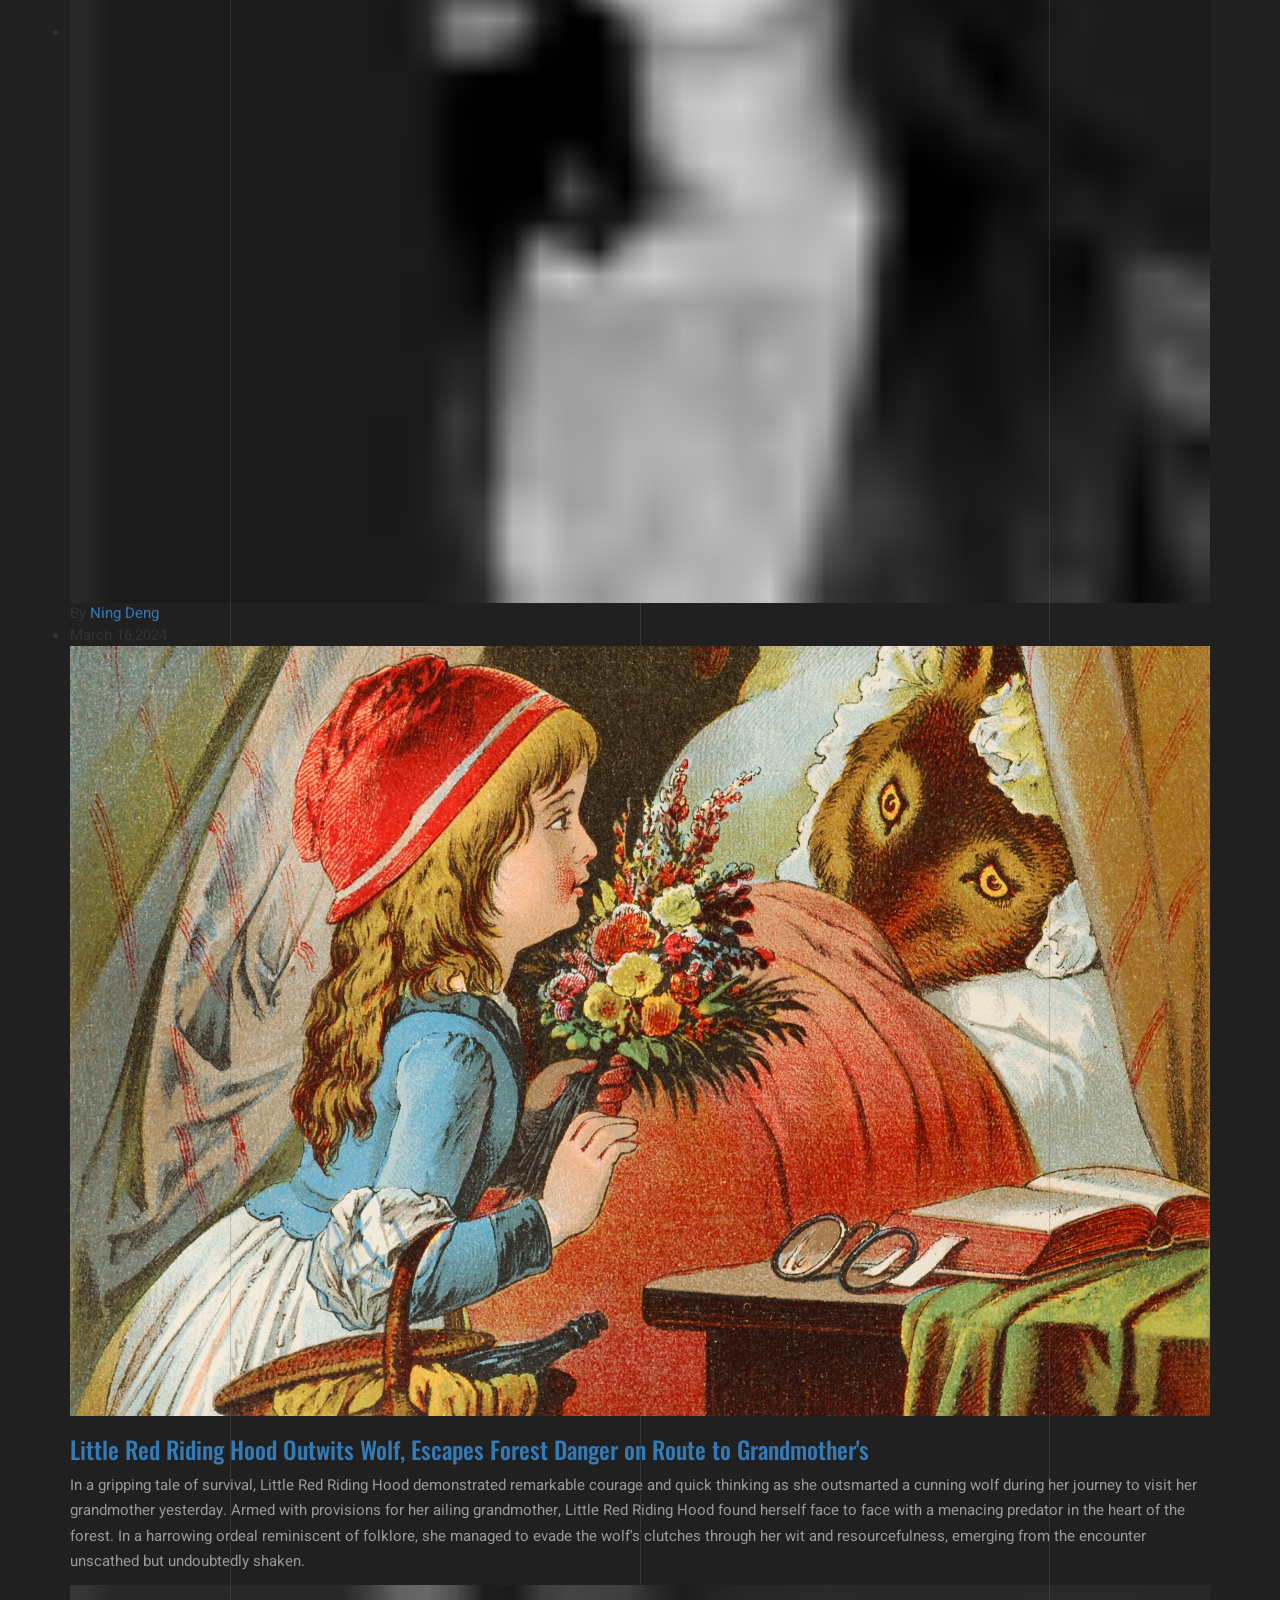
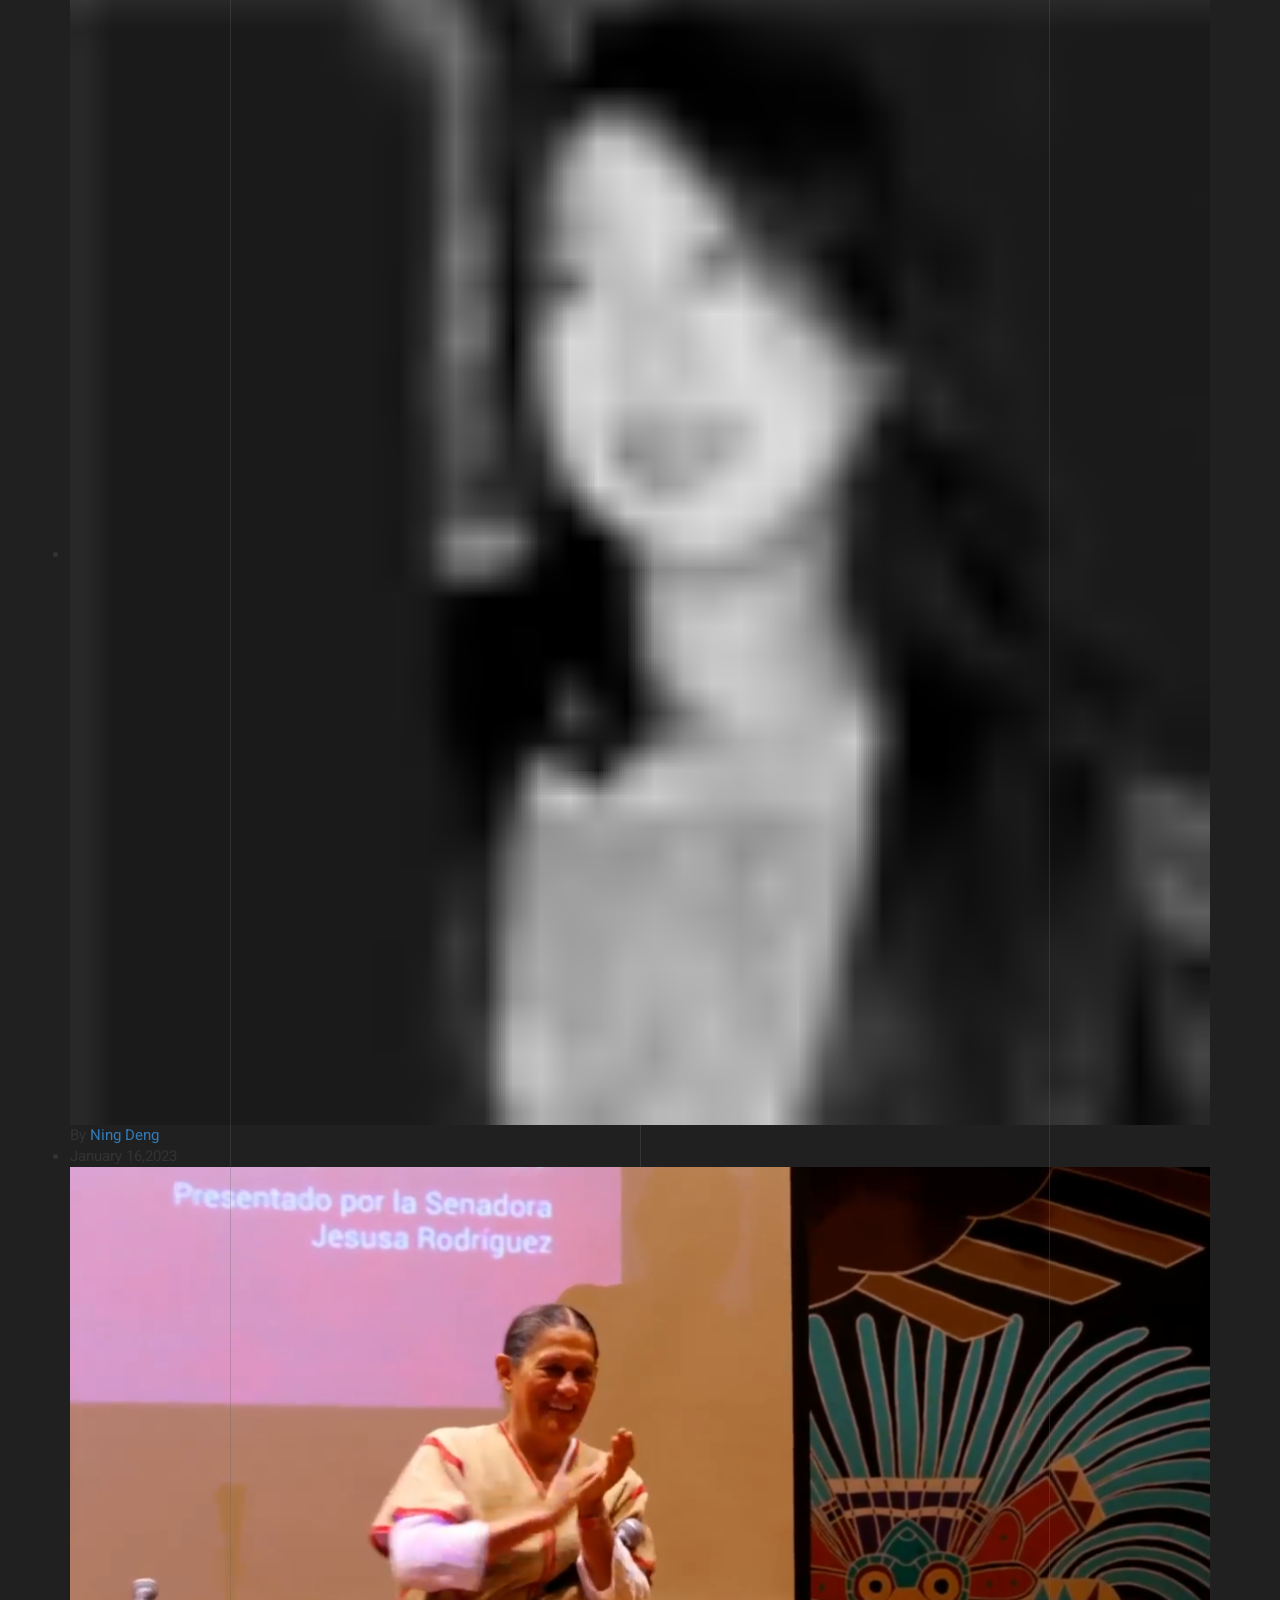
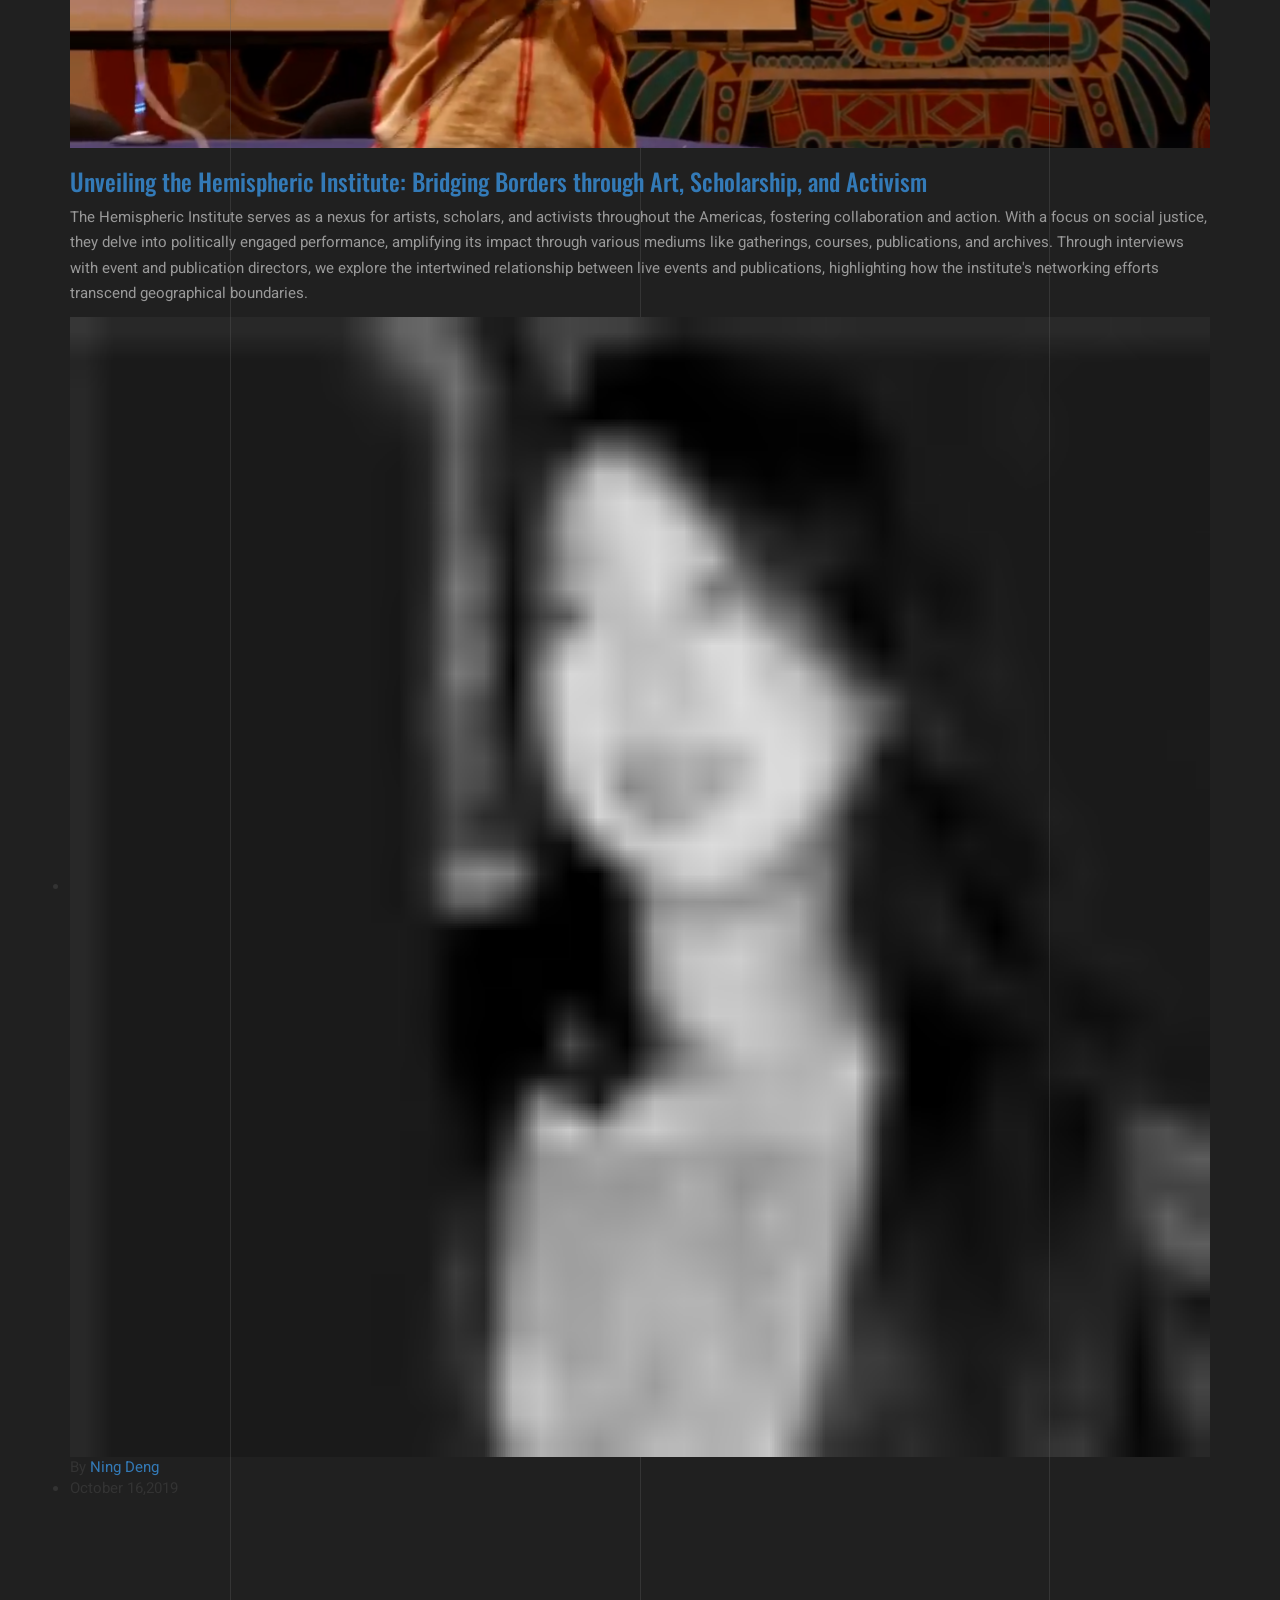
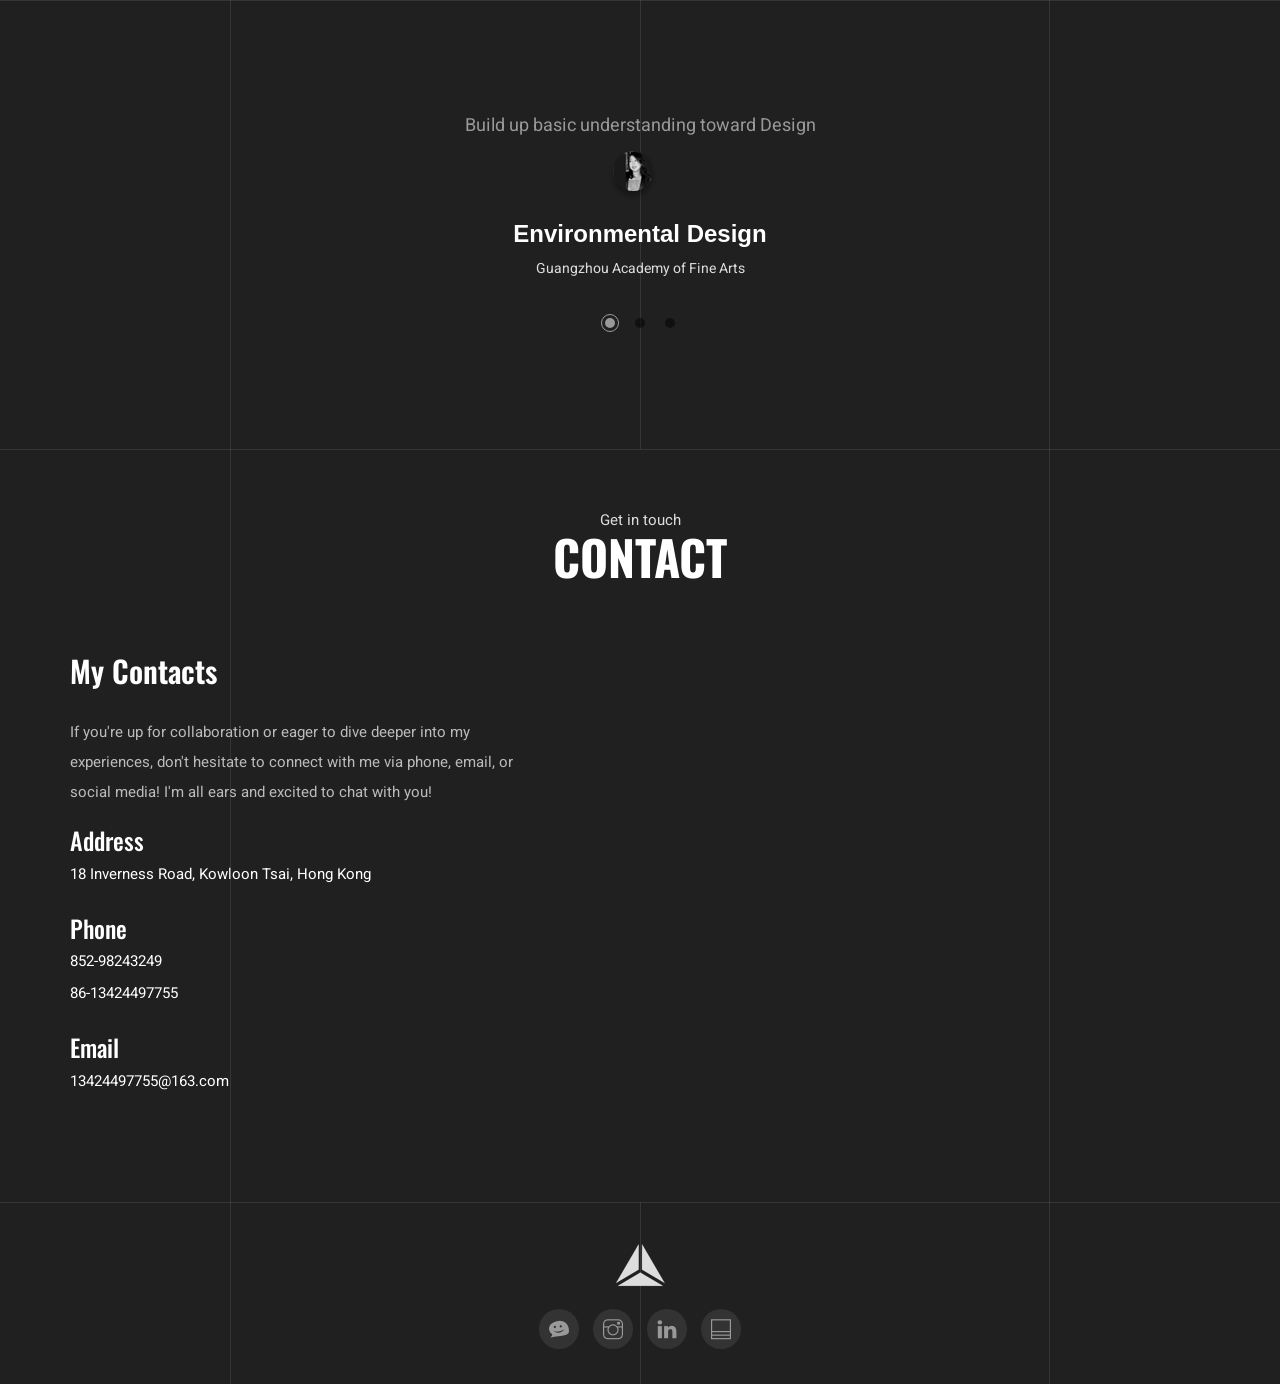
==== commit 1df81924: "Update index.html" ====
--- a/index.html
+++ b/index.html
@@ -215,7 +215,7 @@
         </div>
         <!-- service-area end -->
         <!--Start project area-->  
-        <section id="blog" class="blog-section section-padding">
+        <section id="protfolio" class="gallery-section section-padding">
             <div class="container">
                 <div class="row">
                     <div class="col col-xs-12 sortable-gallery">
@@ -303,7 +303,7 @@
             </div>
         </section>
         <!--End project area--> 
-        <section id="blog" class="blog-section section-padding">
+        <section id="protfolio" class="gallery-section section-padding">
             <div class="container">
                 <div class="col-l2">
                     <div class="section-title section-title2 text-center">
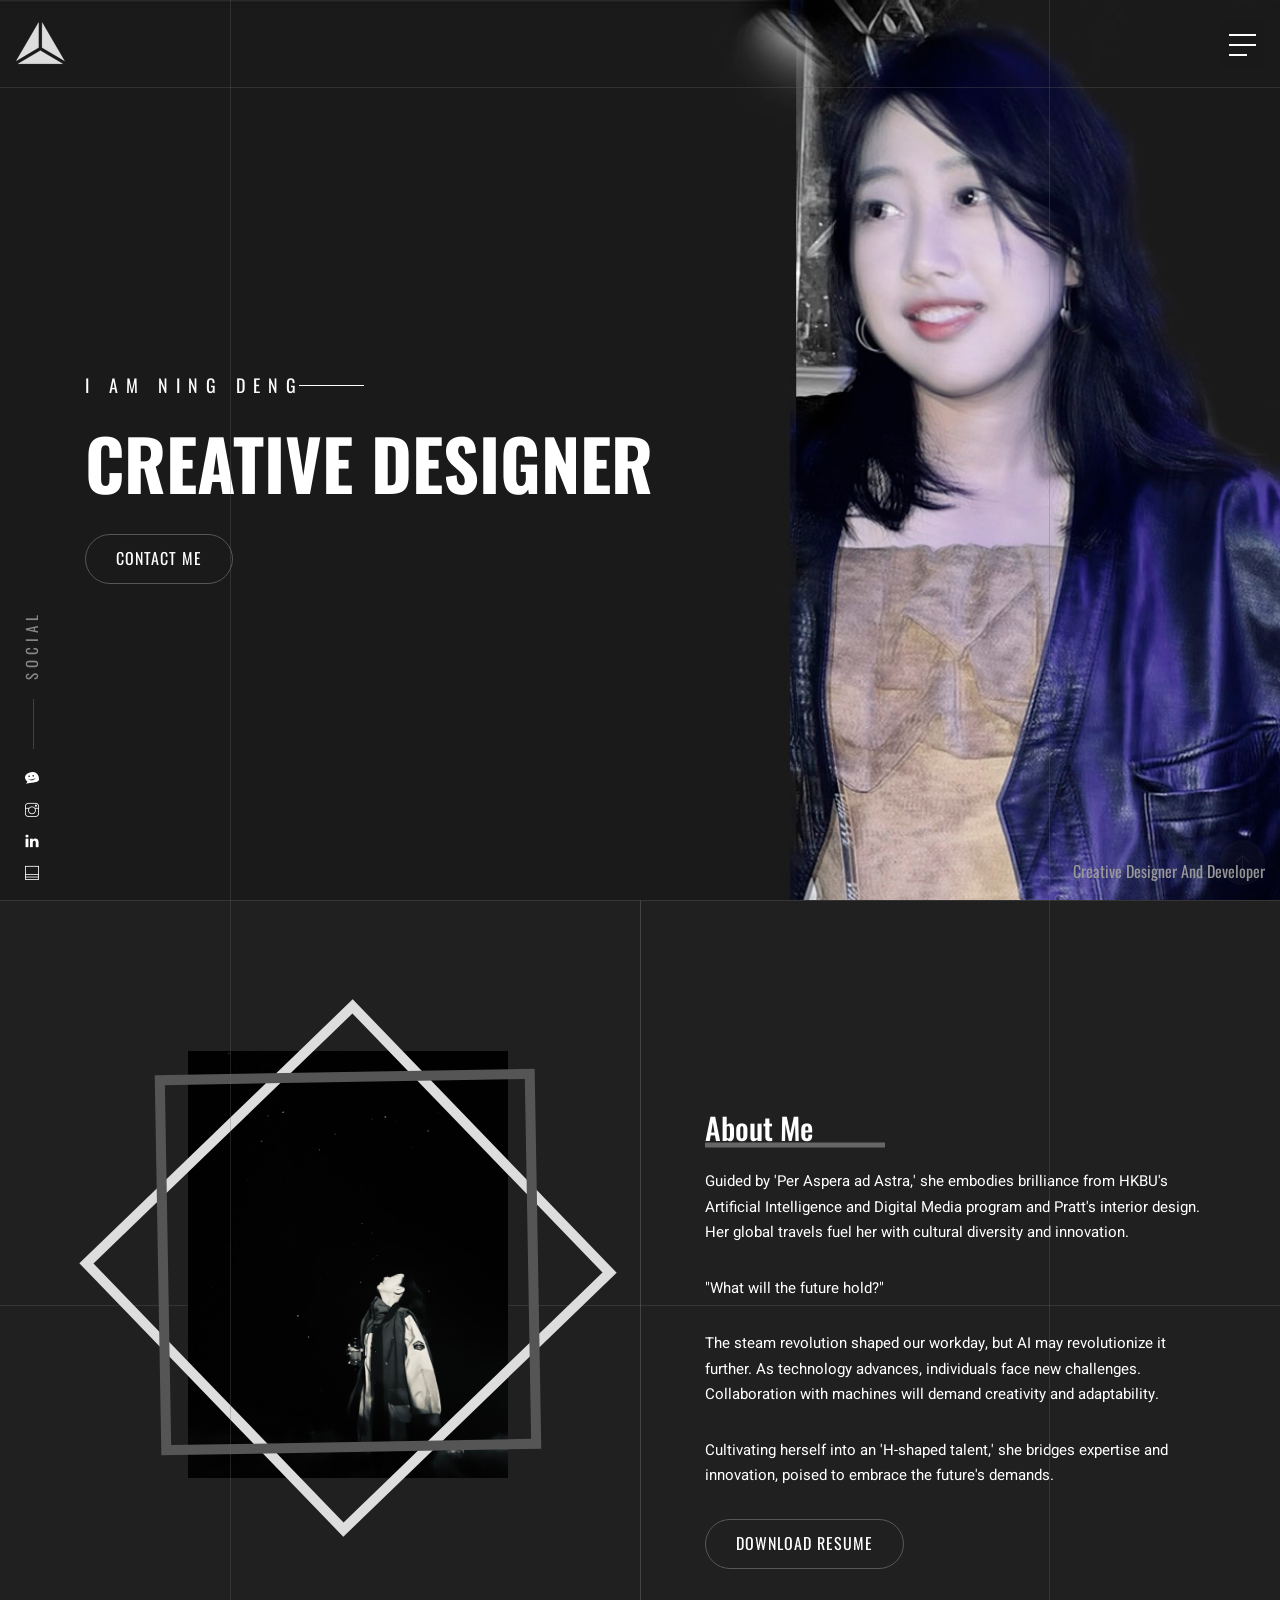
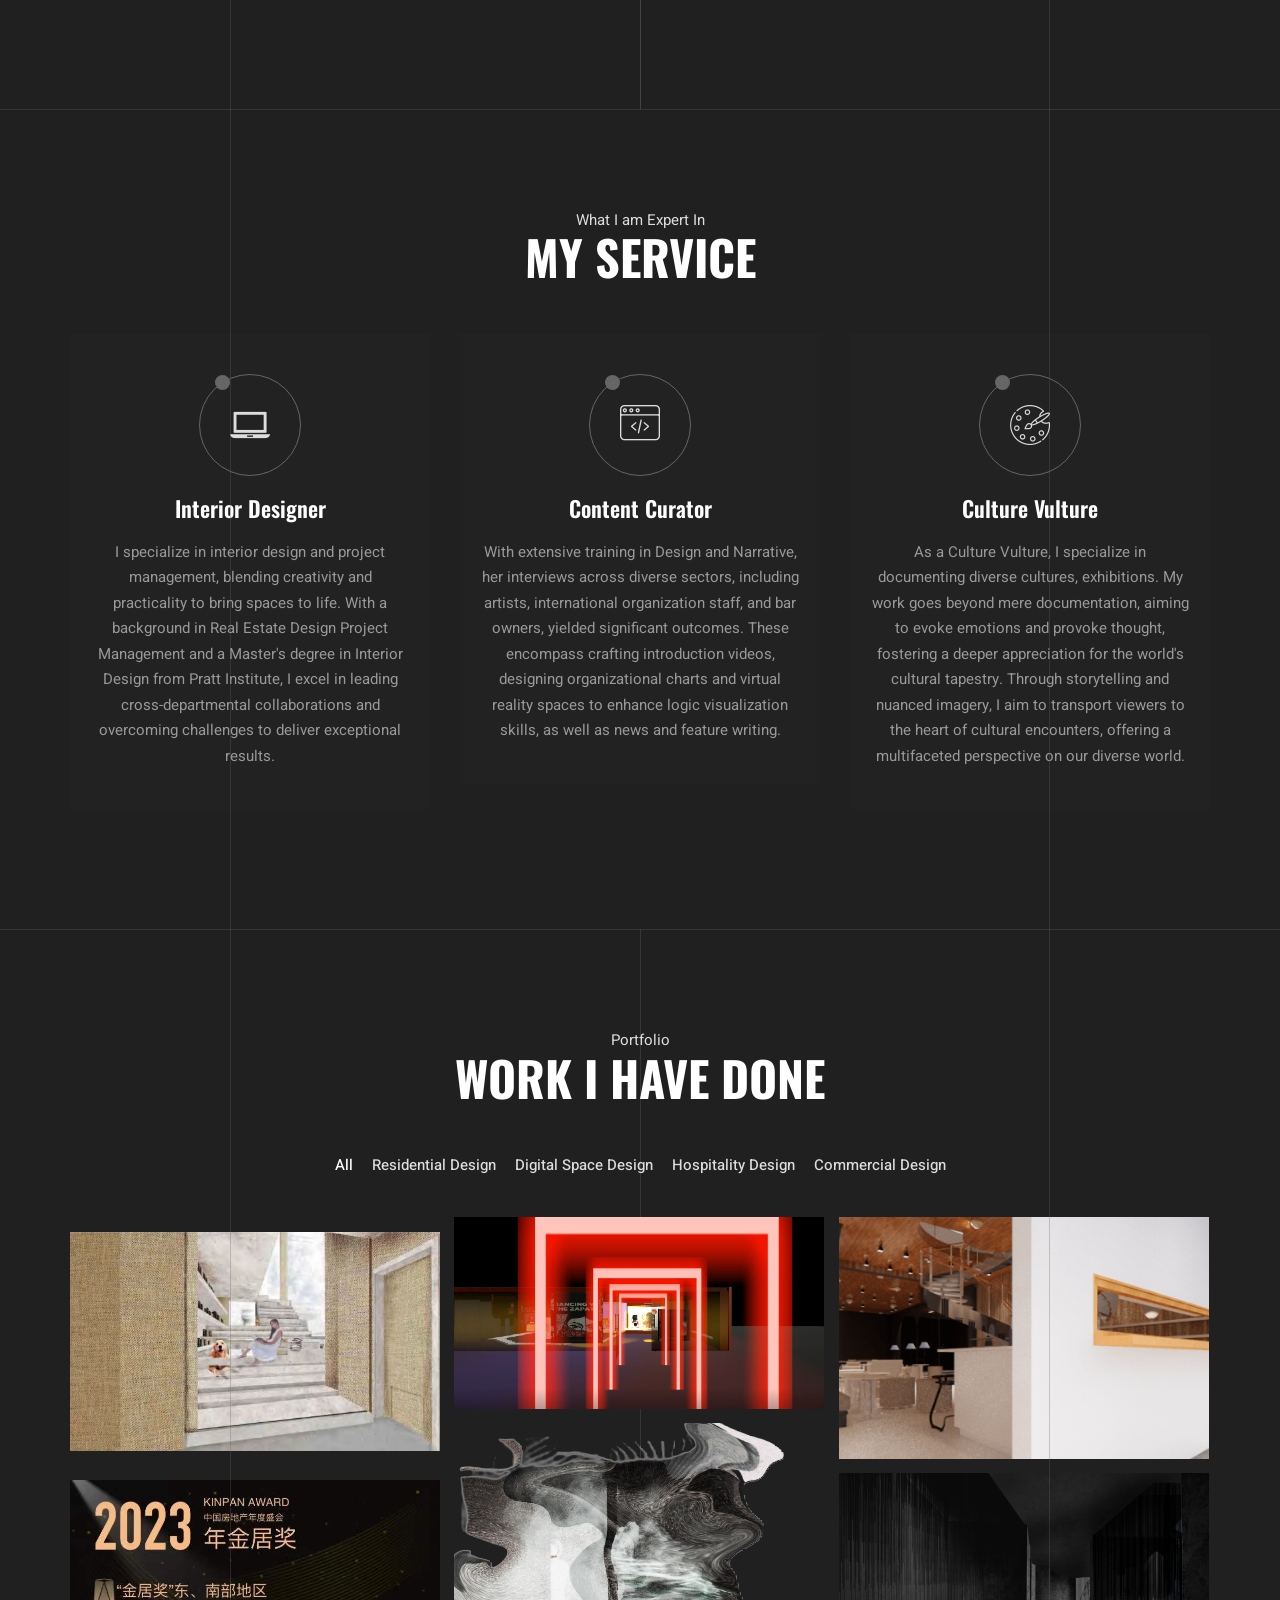
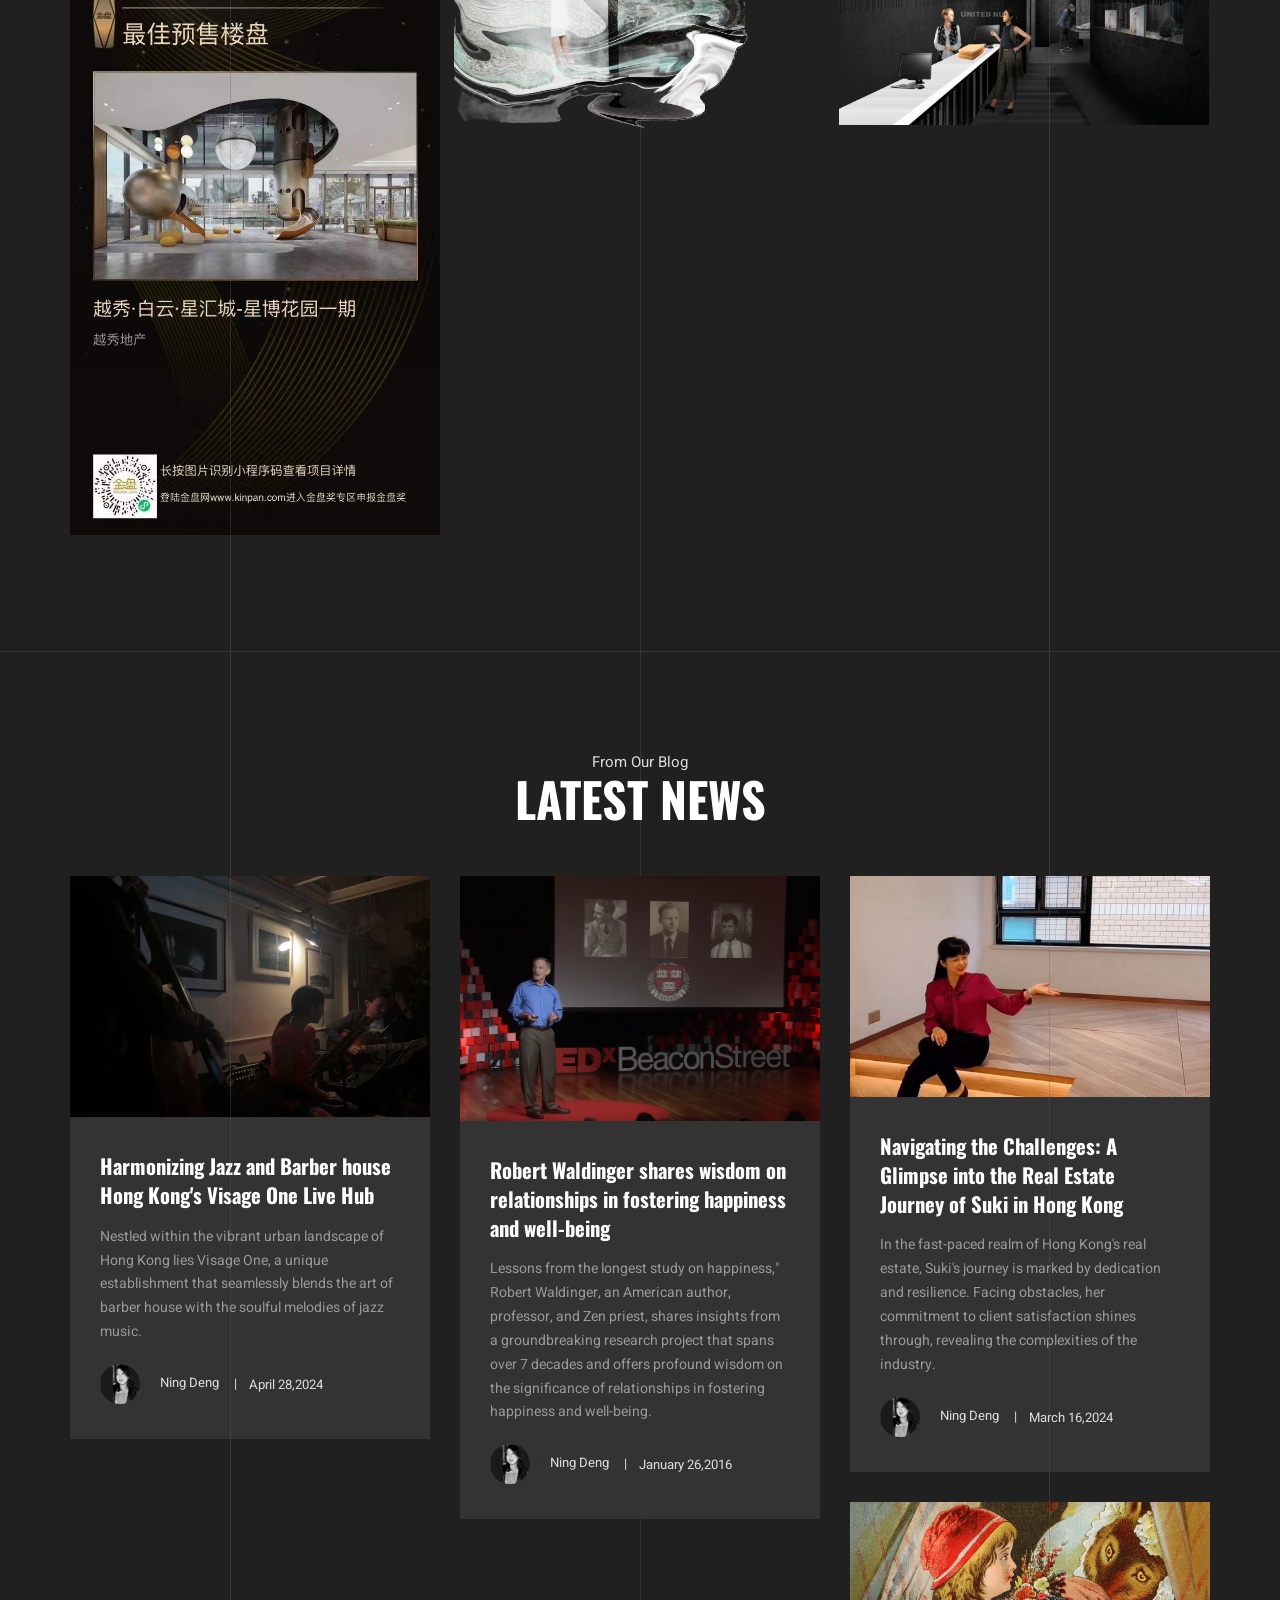
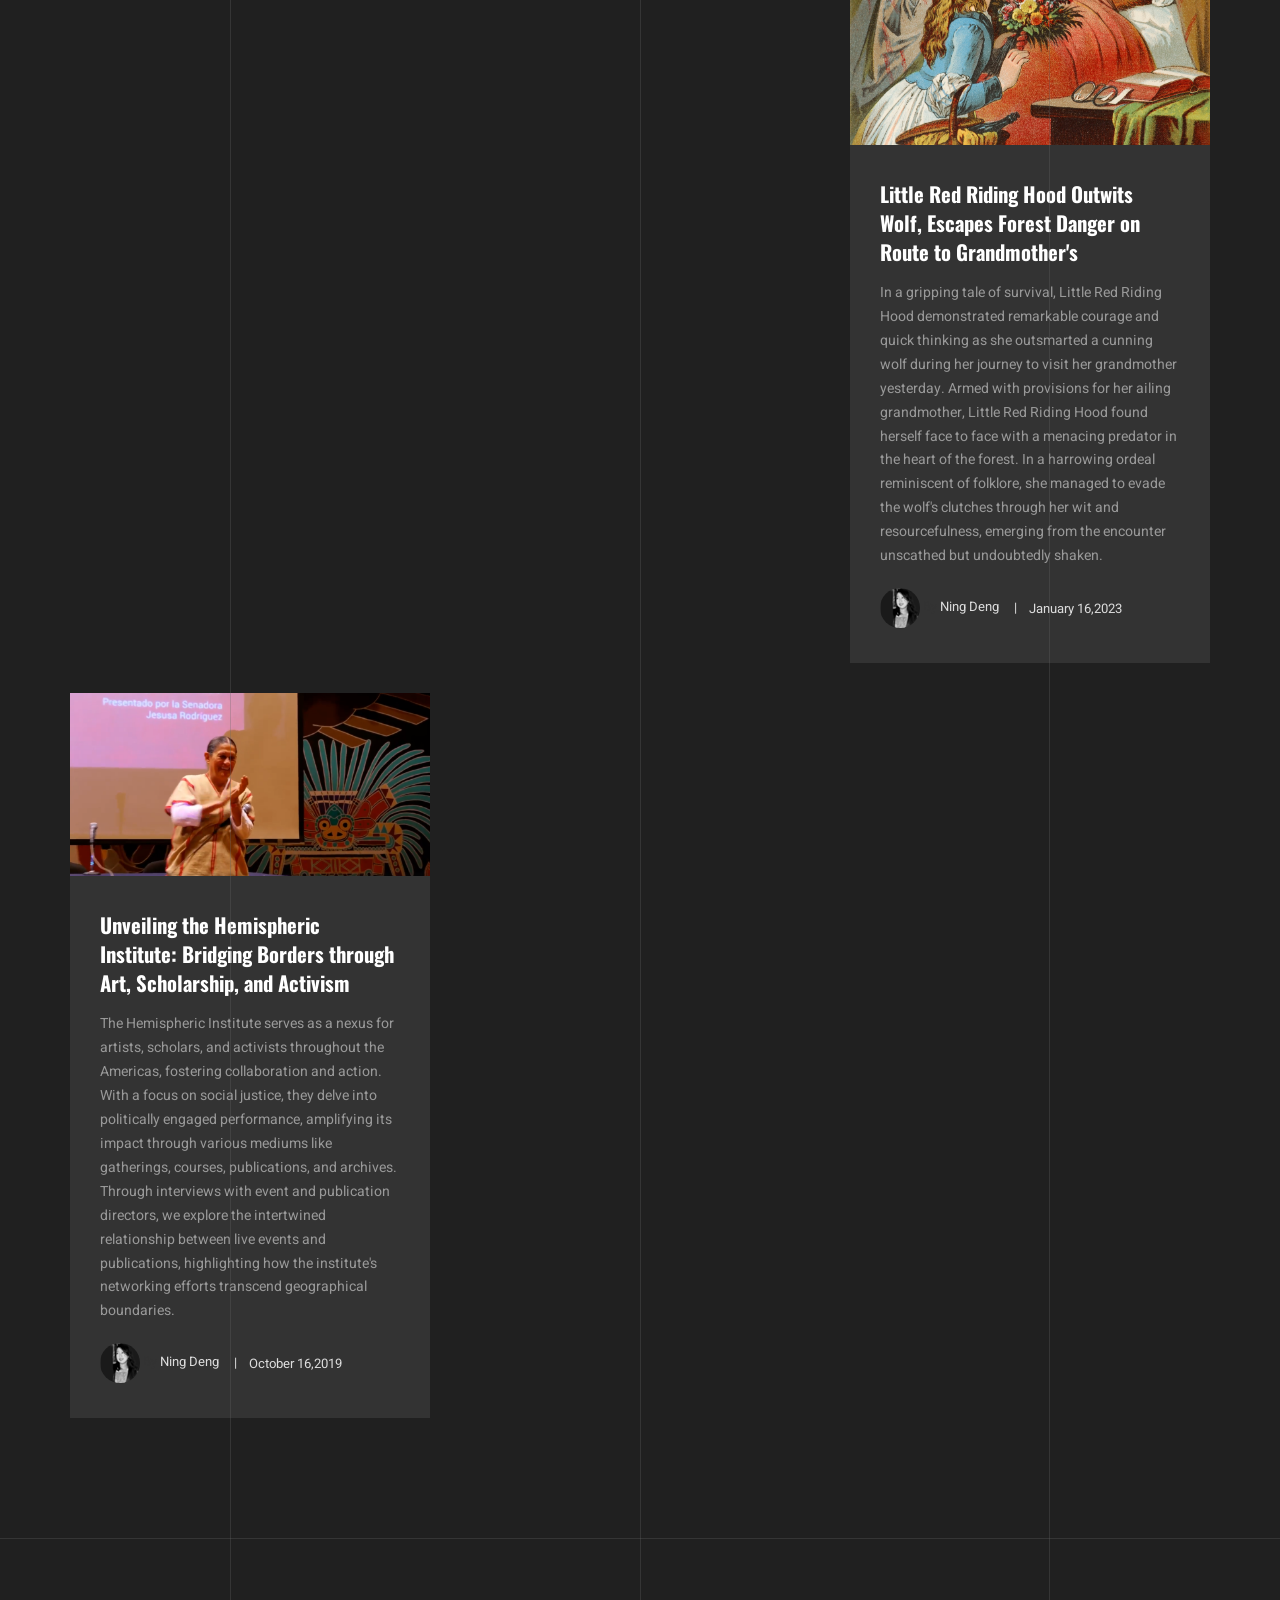
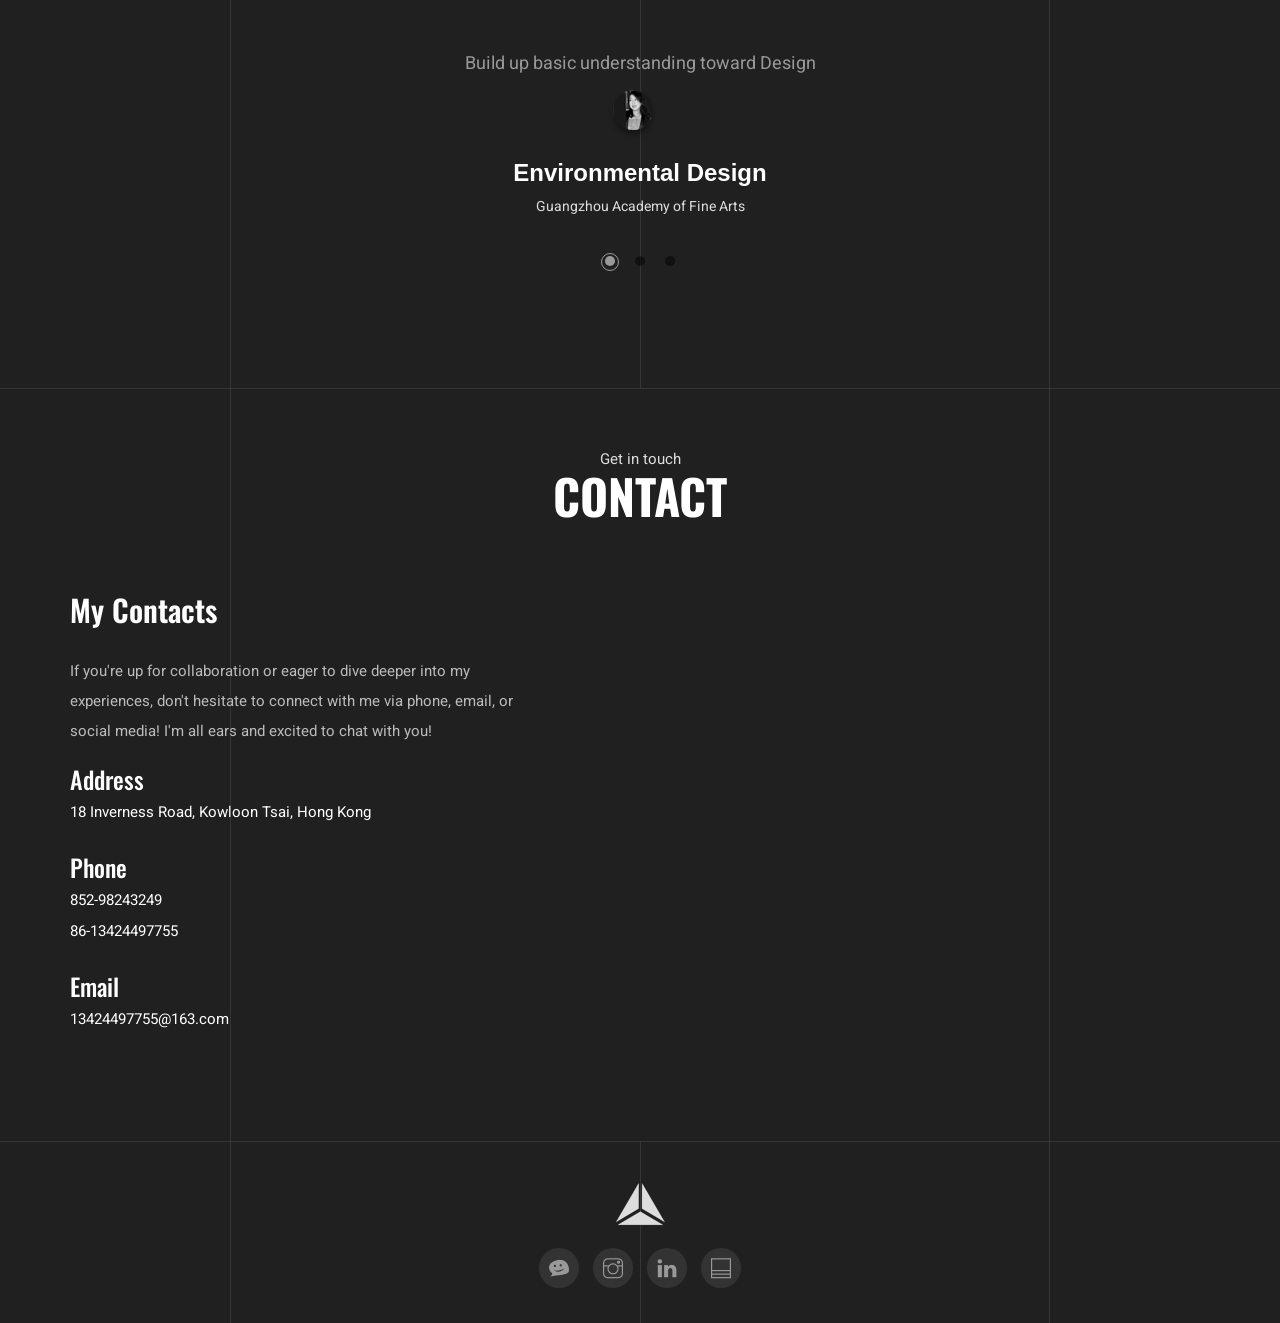
==== commit 4ed1355f: "Update index.html" ====
--- a/index.html
+++ b/index.html
@@ -303,7 +303,7 @@
             </div>
         </section>
         <!--End project area--> 
-        <section id="protfolio" class="gallery-section section-padding">
+        <section id="blog" class="blog-section section-padding">
             <div class="container">
                 <div class="col-l2">
                     <div class="section-title section-title2 text-center">
